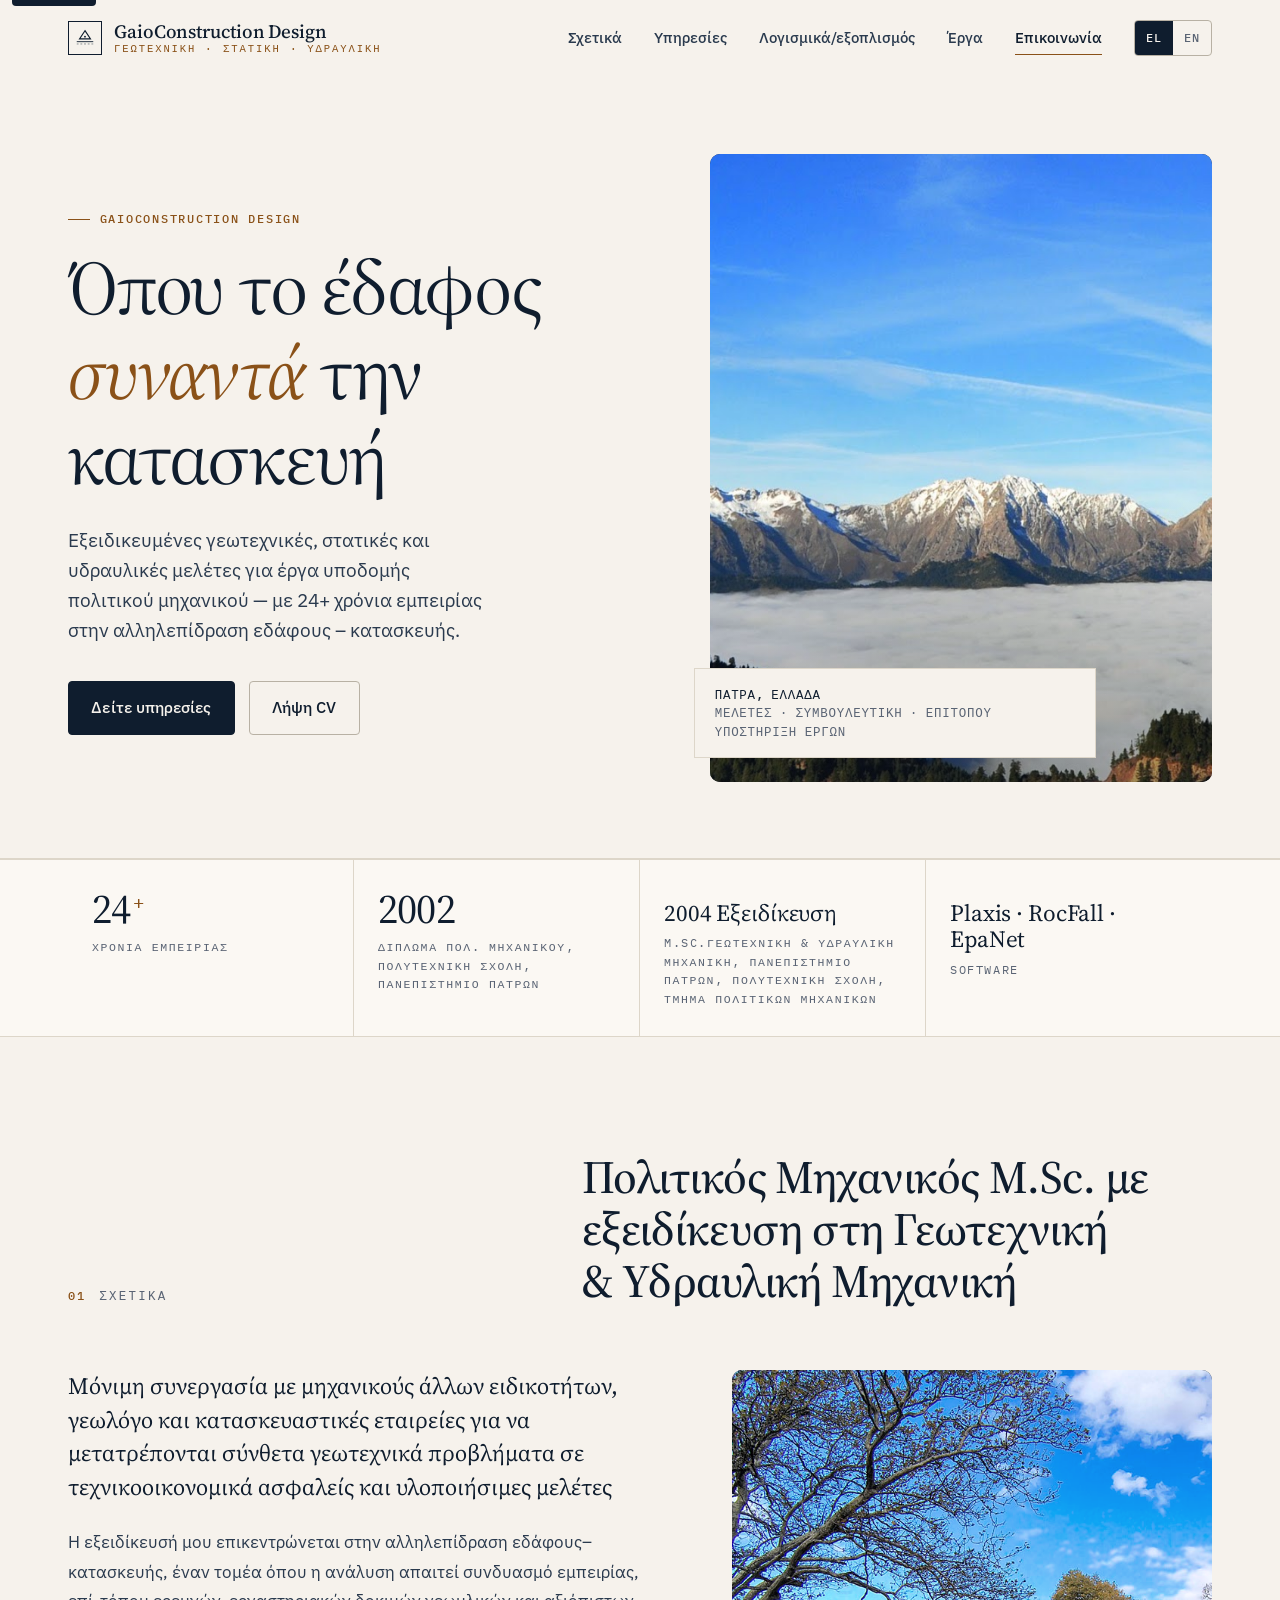
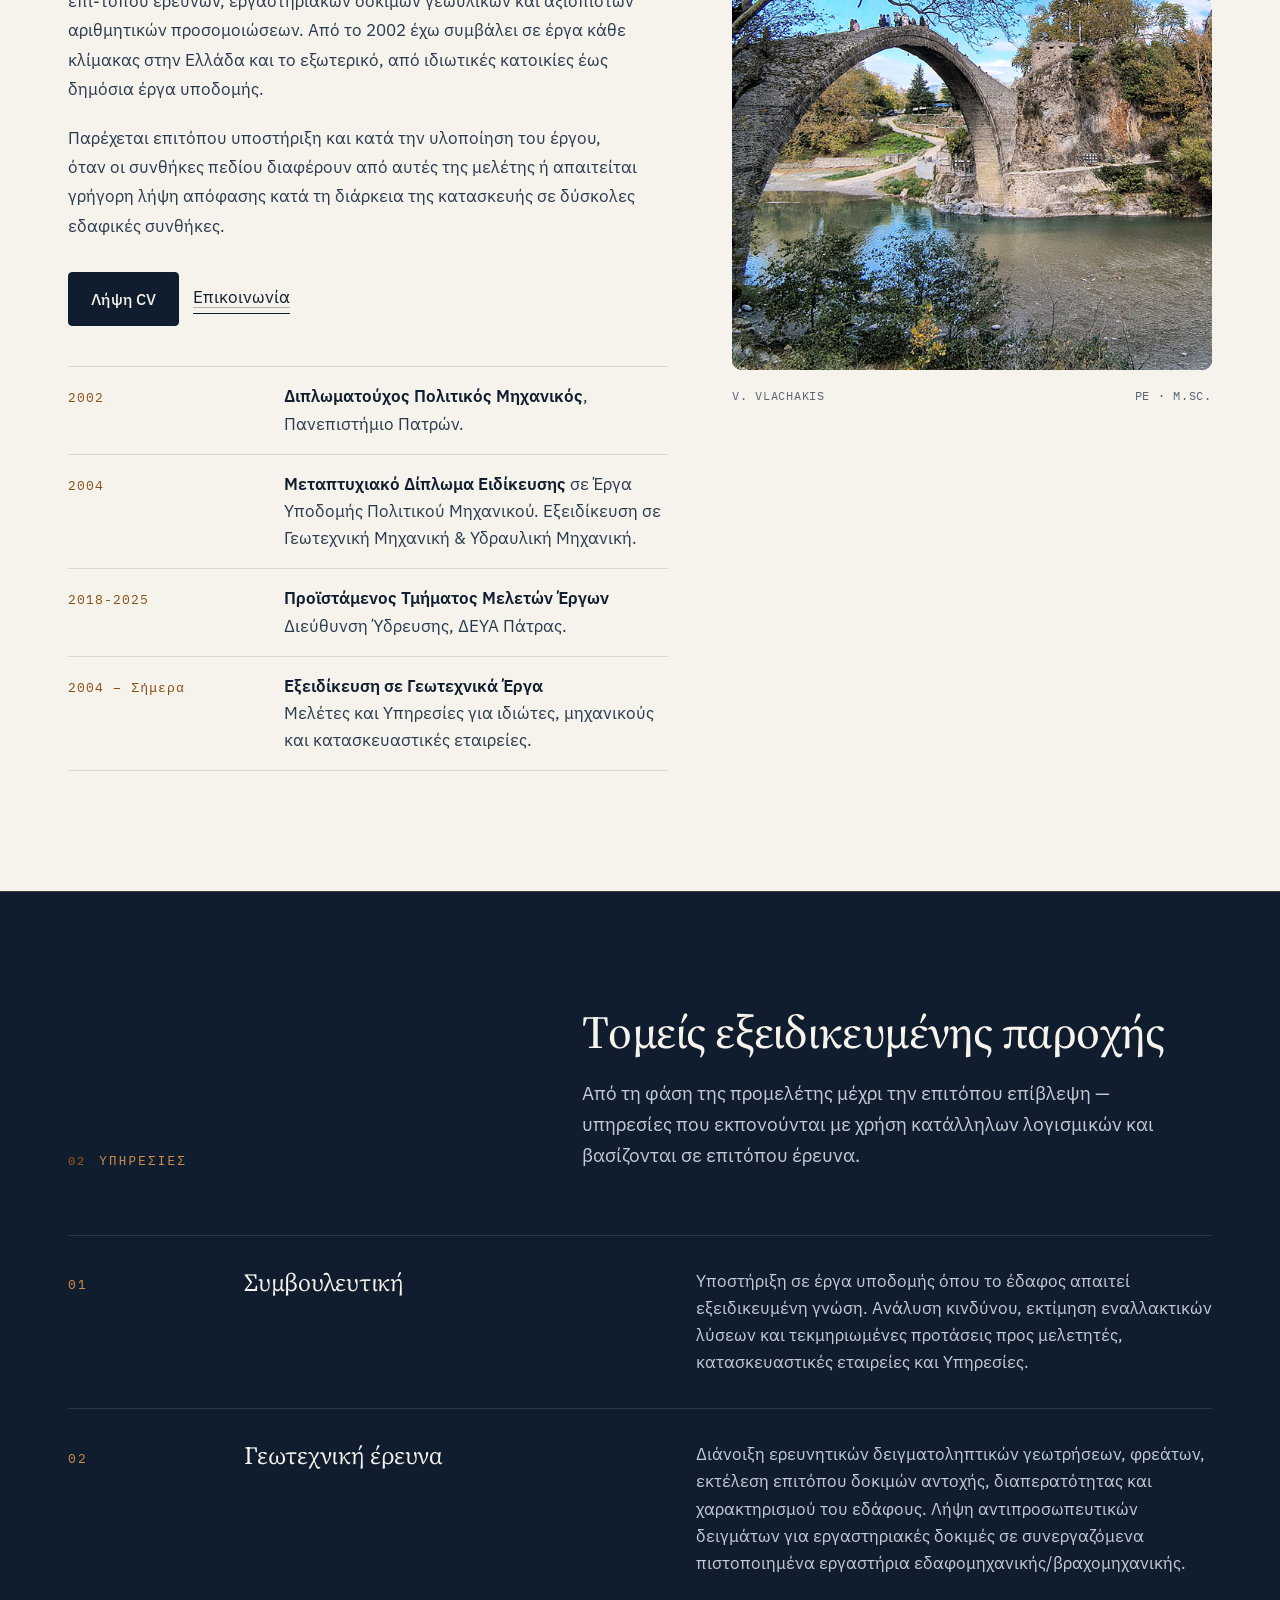
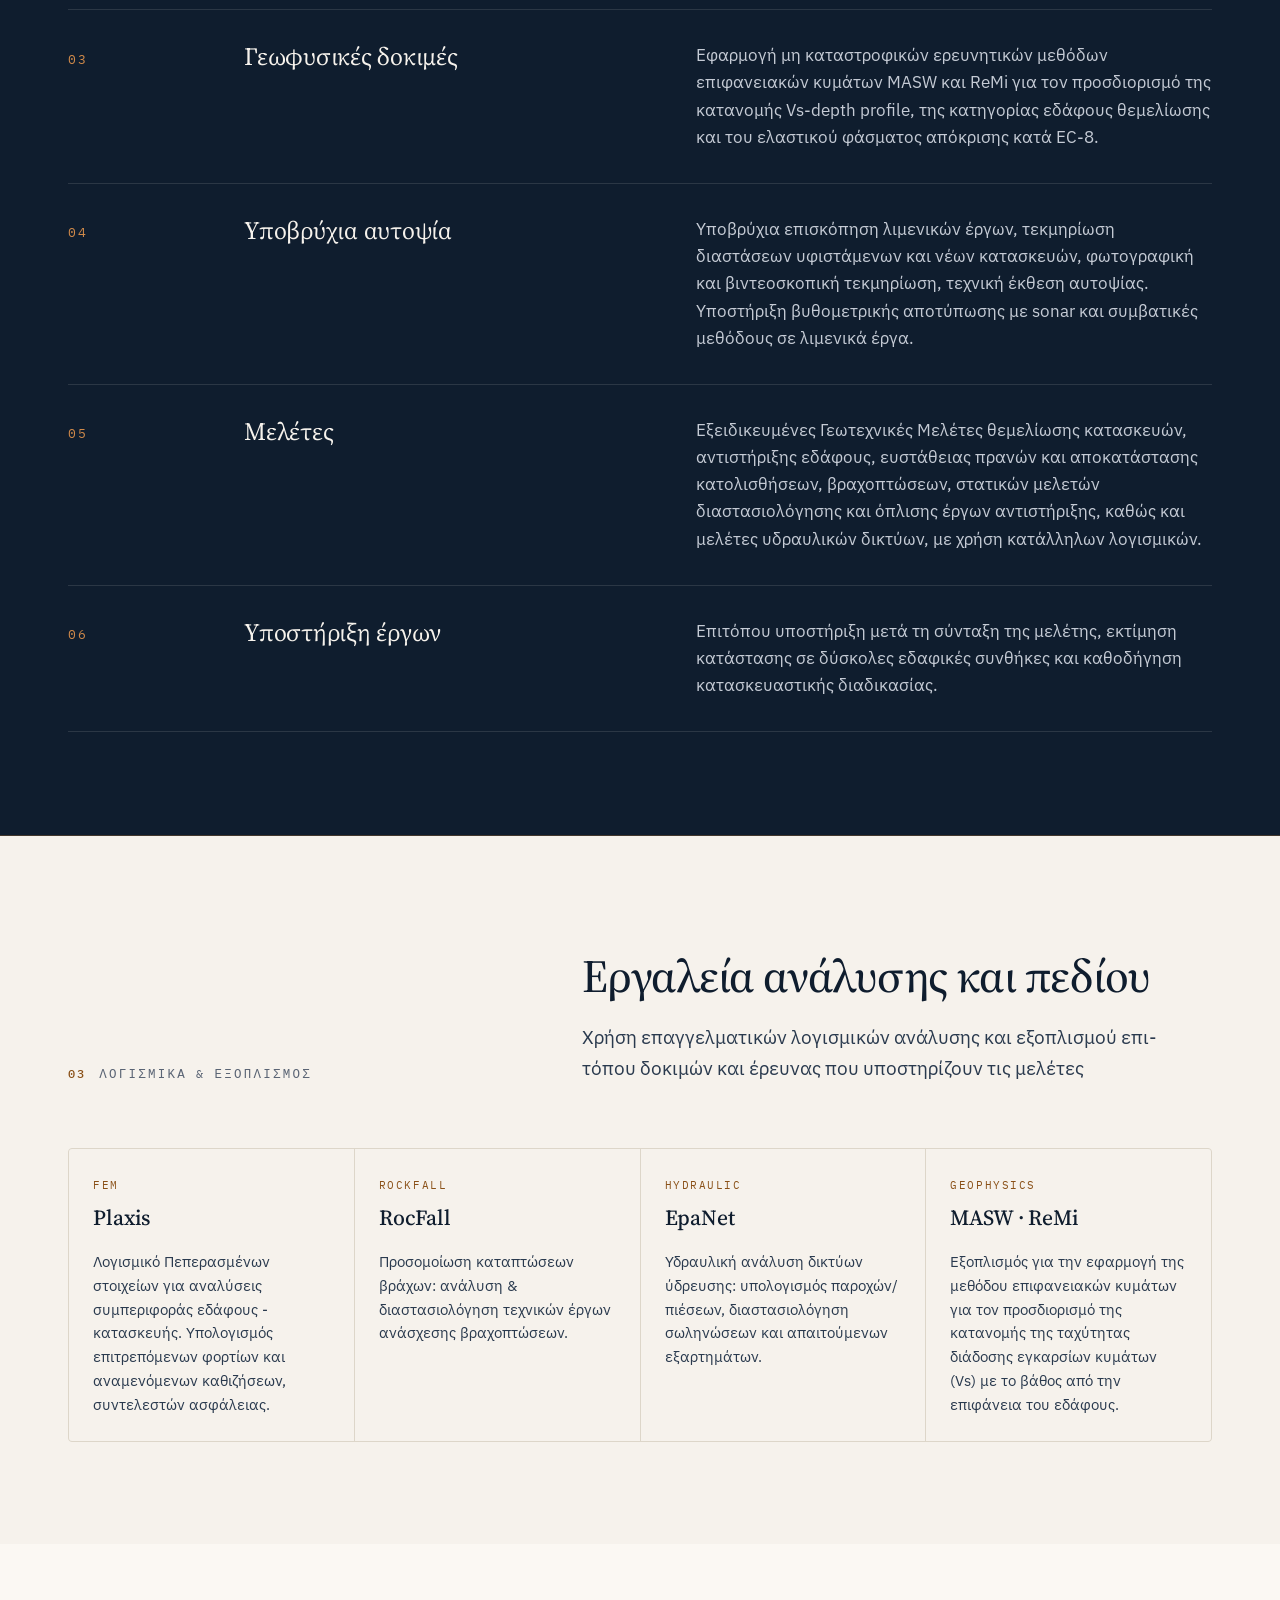
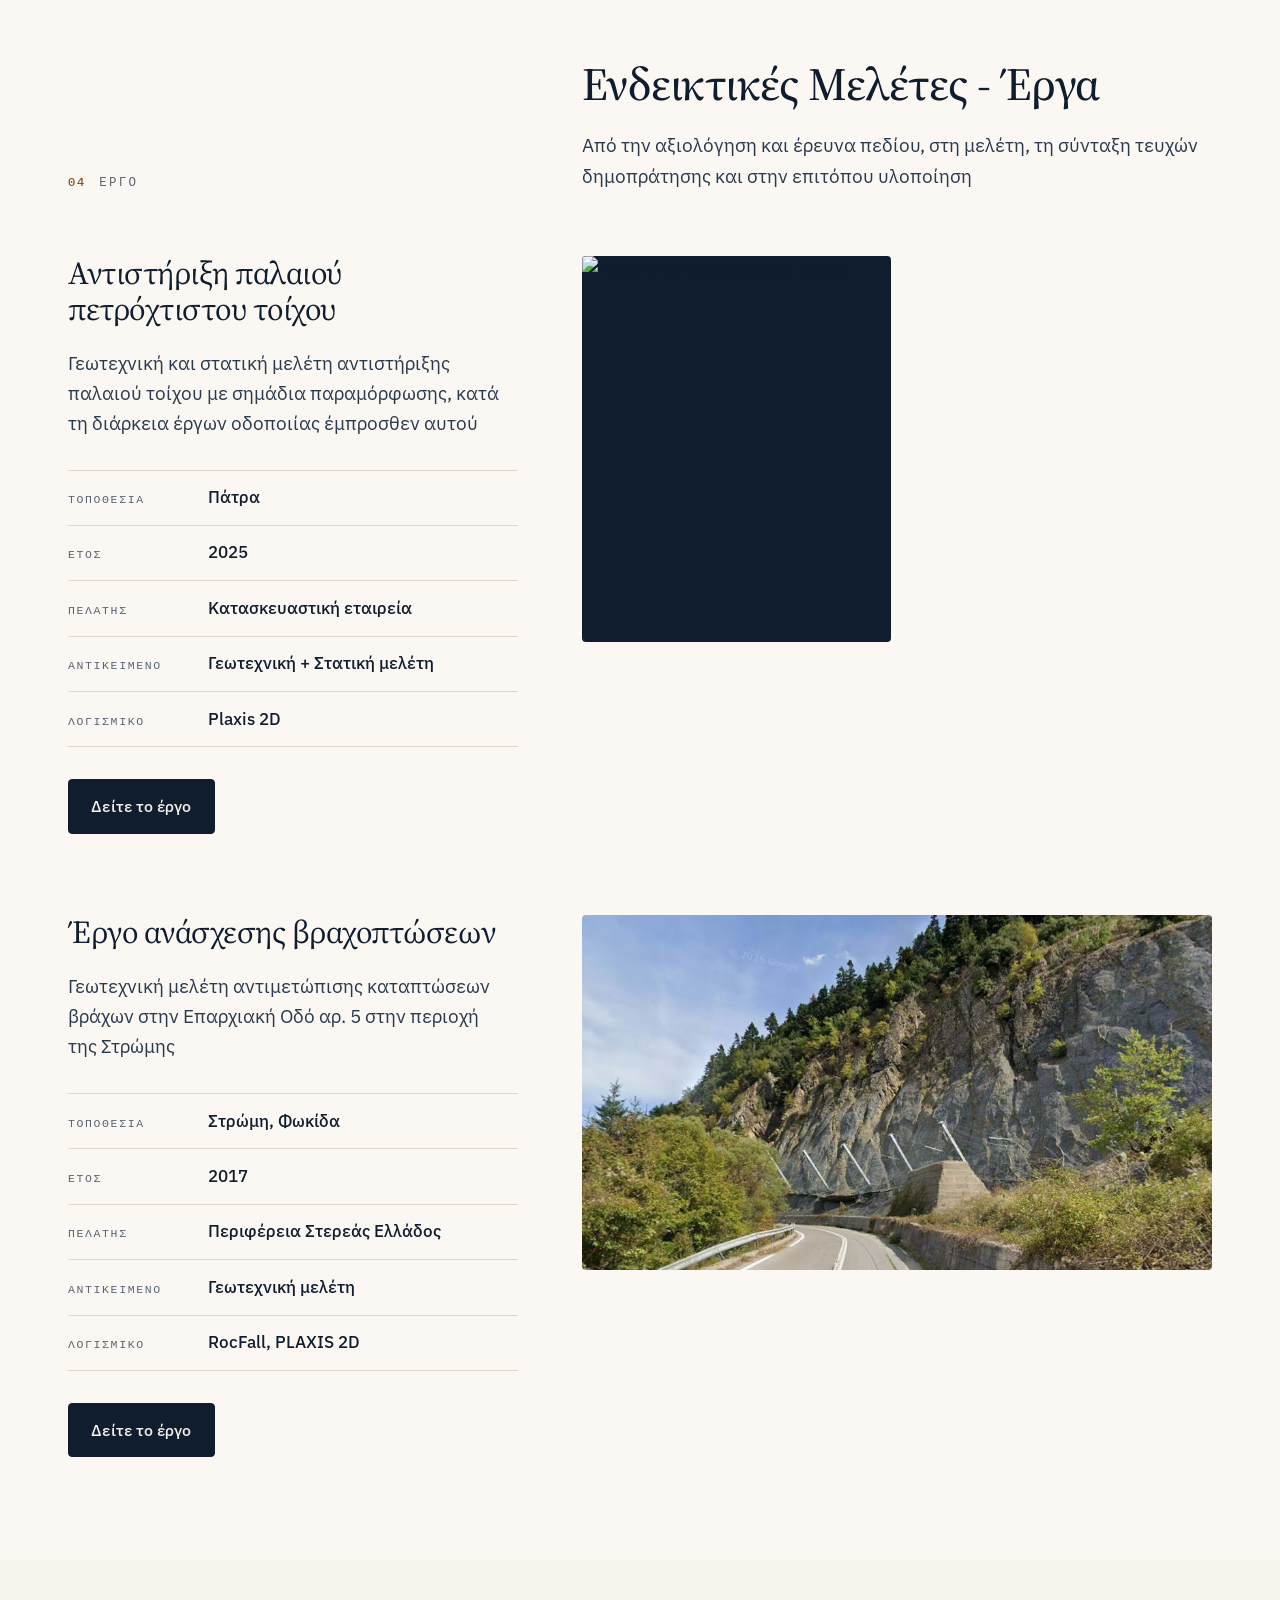
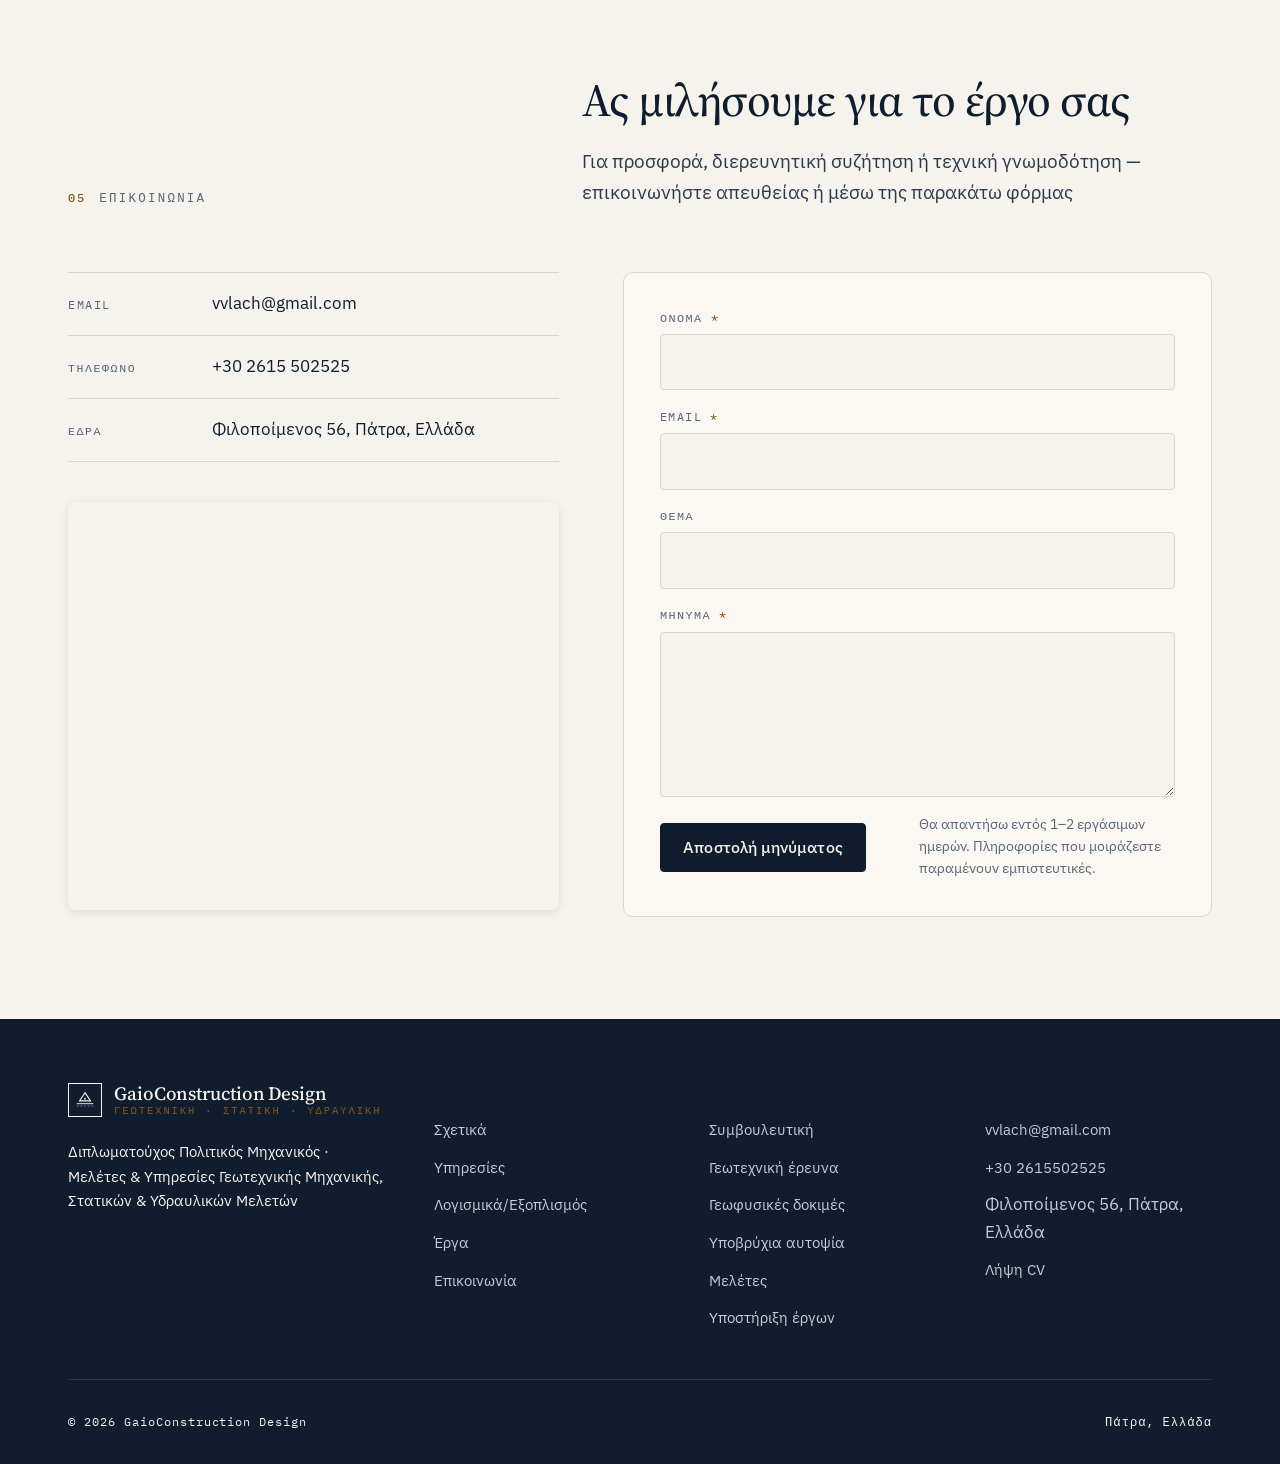
==== index.html @ ffd5f865 "fix: enhance clarity and detail in educational credentials and project descriptions" ====
<!doctype html>
<html lang="el">
  <head>
    <meta charset="UTF-8" />
    <meta name="viewport" content="width=device-width, initial-scale=1" />
    <meta
      name="description"
      content="GaioConstruction Design — Γεωτεχνικές, στατικές και υδραυλικές μελέτες. Civil engineer specialising in soil-structure interaction. Patras, Greece."
    />
    <meta name="theme-color" content="#0f1d2e" />
    <title>GaioConstruction Design — Γεωτεχνικές Μελέτες · Vlachakis</title>

    <!-- Fonts: Source Serif 4 + IBM Plex Sans + IBM Plex Mono (full Greek support) -->
    <link rel="preconnect" href="https://fonts.googleapis.com" />
    <link rel="preconnect" href="https://fonts.gstatic.com" crossorigin />
    <link
      rel="stylesheet"
      href="https://fonts.googleapis.com/css2?family=IBM+Plex+Mono:wght@400;500&family=IBM+Plex+Sans:wght@400;500;600&family=Source+Serif+4:ital,opsz,wght@0,8..60,400;0,8..60,500;1,8..60,400&display=swap"
    />

    <link rel="stylesheet" href="css/styles.css" />
  </head>
  <body>
    <a class="skip-link" href="#main" data-i18n="nav.home">Αρχική</a>

    <!-- ─── Site header ──────────────────────────────────────────── -->
    <header class="site-header" role="banner">
      <div class="container nav">
        <a class="brand" href="#top" aria-label="GaioConstruction Design — Αρχική">
          <span class="brand-mark" aria-hidden="true">
            <!-- Minimal monogram: G + abstract earth stratum -->
            <svg viewBox="0 0 24 24" fill="none">
              <path d="M3 16h18" stroke="currentColor" stroke-width="1" />
              <path d="M3 18.5h18" stroke="currentColor" stroke-width="0.5" stroke-dasharray="2 2" />
              <path d="M12 4 L18 13 H6 Z" stroke="currentColor" stroke-width="1.2" fill="none" />
              <circle cx="12" cy="10.5" r="1" fill="currentColor" />
            </svg>
          </span>
          <span class="brand-name">
            <span>GaioConstruction Design</span>
            <span data-i18n="brand.tagline">Γεωτεχνική · Στατική · Υδραυλική</span>
          </span>
        </a>

        <ul class="nav-links" id="primary-nav">
          <li><a href="#about" data-i18n="nav.about">Σχετικά</a></li>
          <li><a href="#services" data-i18n="nav.services">Υπηρεσίες</a></li>
          <li><a href="#tools" data-i18n="nav.tools">Λογισμικά/εξοπλισμός</a></li>
          <li><a href="#project" data-i18n="nav.projects">Έργα</a></li>
          <li><a href="#contact" data-i18n="nav.contact">Επικοινωνία</a></li>
        </ul>

        <div class="nav-actions">
          <div class="lang-switch" role="group" aria-label="Language">
            <button data-lang-btn="el" aria-pressed="true">EL</button>
            <button data-lang-btn="en" aria-pressed="false">EN</button>
          </div>
          <button class="nav-toggle" aria-label="Menu" aria-expanded="false" aria-controls="primary-nav">
            <span></span><span></span><span></span>
          </button>
        </div>
      </div>
    </header>

    <main id="main">
      <!-- ─── Hero ──────────────────────────────────────────────────── -->
      <section class="hero" id="top" aria-labelledby="hero-h1">
        <div class="container hero-grid">
          <div class="hero-copy">
            <span class="eyebrow" data-i18n="hero.eyebrow">GaioConstruction Design</span>
            <h1 id="hero-h1">
              <span data-i18n="hero.h1.l1">Όπου το έδαφος</span>
              <span class="accent-word" data-i18n="hero.h1.accent">συναντά</span>
              <span data-i18n="hero.h1.l2">την κατασκευή</span>
            </h1>
            <p class="lead hero-lead" data-i18n="hero.lead">
              Εξειδικευμένες γεωτεχνικές, στατικές και υδραυλικές μελέτες για έργα υποδομής πολιτικού μηχανικού — με 24+ χρόνια εμπειρίας
              στην αλληλεπίδραση εδάφους – κατασκευής.
            </p>
            <div class="hero-actions">
              <a href="#services" class="btn btn-primary" data-i18n="cta.services">
                <span>Δείτε υπηρεσίες</span>
                <span class="arrow" aria-hidden="true"></span>
              </a>
              <a href="assets/cv-vlachakis.pdf" class="btn btn-ghost" download data-i18n="cta.cv">Λήψη CV</a>
            </div>
          </div>

          <div class="hero-media">
            <div class="hero-media-frame">
              <img src="assets/hero-placeholder.jpg" alt="Ορεινό τοπίο πάνω από σύννεφα — Άγραφα" />
            </div>
            <div class="hero-meta">
              <b data-i18n="hero.meta.title">Πάτρα, Ελλάδα</b><br />
              <span data-i18n="hero.meta.sub">Μελέτες · Συμβουλευτική · Επιτόπου υποστήριξη έργων</span>
            </div>
          </div>
        </div>
      </section>

      <!-- ─── Credentials strip ─────────────────────────────────────── -->
      <section class="credentials" aria-label="Credentials">
        <div class="container">
          <div class="credentials-row">
            <div class="cred">
              <div class="cred-num">24<sup>+</sup></div>
              <div class="cred-label" data-i18n="cred.years">Χρόνια εμπειρίας</div>
            </div>
            <div class="cred">
              <div class="cred-num">2002</div>
              <div class="cred-label" data-i18n="cred.education">Δίπλωμα Πολ. Μηχανικού, Πολυτεχνική Σχολή, Πανεπιστήμιο Πατρών</div>
            </div>
            <div class="cred">
              <div class="cred-num serif" style="font-size: 1.45rem; line-height: 1.15; letter-spacing: -0.005em; padding-top: 0.7rem">
                <span data-i18n="cred.specialty.value">2004 Εξειδίκευση</span>
              </div>
              <div class="cred-label" data-i18n="cred.specialty">
                M.Sc. Γεωτεχνική & Υδραυλική Μηχανική, Πανεπιστήμιο Πατρών, Πολυτεχνική Σχολή, Τμήμα Πολιτικών Μηχανικών
              </div>
            </div>
            <div class="cred">
              <div class="cred-num serif" style="font-size: 1.45rem; line-height: 1.15; letter-spacing: -0.005em; padding-top: 0.7rem">
                Plaxis · RocFall · EpaNet
              </div>
              <div class="cred-label">Software</div>
            </div>
          </div>
        </div>
      </section>

      <!-- ─── About ─────────────────────────────────────────────────── -->
      <section class="section" id="about" aria-labelledby="about-h2">
        <div class="container">
          <header class="section-head">
            <div>
              <div class="section-num" data-num="01"><span data-i18n="about.num">Σχετικά</span></div>
            </div>
            <div>
              <h2 id="about-h2" data-i18n="about.h2">Πολιτικός Μηχανικός M.Sc. με εξειδίκευση στη Γεωτεχνική & Υδραυλική Μηχανική</h2>
            </div>
          </header>

          <div class="about-grid">
            <div class="about-body">
              <p class="first-line" data-i18n="about.lead">
                Μόνιμη συνεργασία με μηχανικούς άλλων ειδικοτήτων, γεωλόγο και κατασκευαστικές εταιρείες για να μετατρέπονται σύνθετα
                γεωτεχνικά προβλήματα σε τεχνικοοικονομικά ασφαλείς και υλοποιήσιμες μελέτες
              </p>
              <p data-i18n="about.body">
                Η εξειδίκευσή μου επικεντρώνεται στην αλληλεπίδραση εδάφους–κατασκευής, έναν τομέα όπου η ανάλυση απαιτεί συνδυασμό
                εμπειρίας, επί-τόπου ερευνών, εργαστηριακών δοκιμών γεωυλικών και αξιόπιστων αριθμητικών προσομοιώσεων. Από το 2002 έχω
                συμβάλει σε έργα κάθε κλίμακας στην Ελλάδα και το εξωτερικό, από ιδιωτικές κατοικίες έως δημόσια έργα υποδομής.
              </p>
              <p data-i18n="about.body2">
                Παρέχεται επιτόπου υποστήριξη και κατά την υλοποίηση του έργου, όταν οι συνθήκες πεδίου διαφέρουν από αυτές της μελέτης ή
                απαιτείται γρήγορη λήψη απόφασης κατά τη διάρκεια της κατασκευής σε δύσκολες εδαφικές συνθήκες.
              </p>

              <div class="about-actions">
                <a href="assets/cv-vlachakis.pdf" class="btn btn-primary" download data-i18n="cta.cv">Λήψη CV</a>
                <a href="#contact" class="btn-link" data-i18n="cta.contact">Επικοινωνία</a>
              </div>

              <ul class="bio-list">
                <li>
                  <span class="year" data-i18n="about.bio.0.year">2002</span>
                  <span class="bio-text" data-i18n="about.bio.0.text"><b>Διπλωματούχος Πολιτικός Μηχανικός</b>, Πανεπιστήμιο Πατρών.</span>
                </li>
                <li>
                  <span class="year" data-i18n="about.bio.1.year">2004</span>
                  <span class="bio-text" data-i18n="about.bio.1.text"
                    ><b>Μεταπτυχιακό Δίπλωμα Ειδίκευσης</b> σε Έργα Υποδομής Πολιτικού Μηχανικού. Εξειδίκευση σε Γεωτεχνική Μηχανική &
                    Υδραυλική Μηχανική.</span
                  >
                </li>
                <li>
                  <span class="year" data-i18n="about.bio.2.year">2018 – 2025</span>
                  <span class="bio-text" data-i18n="about.bio.2.text"
                    ><b>Προϊστάμενος Τμήματος Μελετών Έργων</b> <br />
                    Δ/νση Ύδρευσης, ΔΕΥΑ Πάτρας.</span
                  >
                </li>
                <li>
                  <span class="year" data-i18n="about.bio.3.year">2004 – Σήμερα</span>
                  <span class="bio-text" data-i18n="about.bio.3.text"
                    ><b>Εξειδίκευση σε Γεωτεχνικά Έργα</b> <br />
                    Μελέτες και Υπηρεσίες για ιδιώτες, μηχανικούς και κατασκευαστικές εταιρείες.</span
                  >
                </li>
              </ul>
            </div>

            <aside class="portrait" aria-label="Portrait">
              <div class="portrait-frame">
                <img src="assets/about-placeholder.jpg" alt="V. Vlachakis — Civil Engineer" />
              </div>
              <div class="portrait-caption">
                <span data-i18n="about.portrait.caption.l">V. Vlachakis</span>
                <span data-i18n="about.portrait.caption.r">PE · MSc</span>
              </div>
            </aside>
          </div>
        </div>
      </section>

      <!-- ─── Services (dark band) ──────────────────────────────────── -->
      <section class="section services-section" id="services" aria-labelledby="services-h2">
        <div class="container">
          <header class="section-head">
            <div>
              <div class="section-num" data-num="02"><span data-i18n="services.num">Υπηρεσίες</span></div>
            </div>
            <div>
              <h2 id="services-h2" data-i18n="services.h2">Tομείς εξειδικευμένης παροχής</h2>
              <p class="section-intro" data-i18n="services.intro" style="margin-top: 1.25rem">
                Από τη φάση της προμελέτης μέχρι την επιτόπου επίβλεψη — υπηρεσίες που εκπονούνται με χρήση κατάλληλων λογισμικών και
                βασίζονται σε επιτόπου έρευνα.
              </p>
            </div>
          </header>

          <ul class="services-list">
            <li class="service">
              <span class="service-num">01</span>
              <h3 class="service-title" data-i18n="service.1.title">Συμβουλευτική</h3>
              <p class="service-desc" data-i18n="service.1.desc">
                Υποστήριξη σε έργα υποδομής όπου το έδαφος απαιτεί εξειδικευμένη γνώση. Ανάλυση κινδύνου, εκτίμηση εναλλακτικών λύσεων και
                τεκμηριωμένες προτάσεις προς μελετητές, κατασκευαστικές εταιρείες και Υπηρεσίες.
              </p>
            </li>
            <li class="service">
              <span class="service-num">02</span>
              <h3 class="service-title" data-i18n="service.2.title">Γεωτεχνική έρευνα</h3>
              <p class="service-desc" data-i18n="service.2.desc">
                Διάνοιξη ερευνητικών δειγματοληπτικών γεωτρήσεων, φρεάτων, εκτέλεση επιτόπου δοκιμών αντοχής, διαπερατότητας και
                χαρακτηρισμού του εδάφους. Λήψη αντιπροσωπευτικών δειγμάτων για εργαστηριακές δοκιμές σε συνεργαζόμενα πιστοποιημένα
                εργαστήρια εδαφομηχανικής/βραχομηχανικής.
              </p>
            </li>
            <li class="service">
              <span class="service-num">03</span>
              <h3 class="service-title" data-i18n="service.3.title">Γεωφυσικές δοκιμές</h3>
              <p class="service-desc" data-i18n="service.3.desc">
                Εφαρμογή μη καταστροφικών ερευνητικών μεθόδων επιφανειακών κυμάτων MASW και ReMi για τον προσδιορισμό της κατανομής Vs-depth
                profile, της κατηγορίας εδάφους θεμελίωσης και του ελαστικού φάσματος απόκρισης κατά EC-8.
              </p>
            </li>
            <li class="service">
              <span class="service-num">04</span>
              <h3 class="service-title" data-i18n="service.4.title">Υποβρύχια αυτοψία</h3>
              <p class="service-desc" data-i18n="service.4.desc">
                Υποβρύχια επισκόπηση λιμενικών έργων, τεκμηρίωση διαστάσεων υφιστάμενων και νέων κατασκευών, φωτογραφική και βιντεοσκοπική
                τεκμηρίωση, τεχνική έκθεση αυτοψίας. Υποστήριξη βυθομετρικής αποτύπωσης με sonar και συμβατικές μεθόδους σε λιμενικά έργα.
              </p>
            </li>
            <li class="service">
              <span class="service-num">05</span>
              <h3 class="service-title" data-i18n="service.5.title">Μελέτες</h3>
              <p class="service-desc" data-i18n="service.5.desc">
                Εξειδικευμένες Γεωτεχνικές Μελέτες θεμελίωσης κατασκευών, αντιστήριξης εδάφους, ευστάθειας πρανών και αποκατάστασης
                κατολισθήσεων, βραχοπτώσεων, στατικών μελέτων διαστασιολόγησης και όπλισης έργων αντιστήριξης, καθώς και μελέτες υδραυλικών
                δικτύων, με χρήση κατάλληλων λογισμικών.
              </p>
            </li>
            <li class="service">
              <span class="service-num">06</span>
              <h3 class="service-title" data-i18n="service.6.title">Υποστήριξη έργων</h3>
              <p class="service-desc" data-i18n="service.6.desc">
                Επιτόπου υποστήριξη μετά τη σύνταξη της μελέτης, εκτίμηση κατάστασης σε δύσκολες εδαφικές συνθήκες και καθοδήγηση
                κατασκευαστικής διαδικασίας.
              </p>
            </li>
          </ul>
        </div>
      </section>

      <!-- ─── Tools / Software ──────────────────────────────────────── -->
      <section class="section" id="tools" aria-labelledby="tools-h2">
        <div class="container">
          <header class="section-head">
            <div>
              <div class="section-num" data-num="03"><span data-i18n="tools.num">Λογισμικά & εξοπλισμός</span></div>
            </div>
            <div>
              <h2 id="tools-h2" data-i18n="tools.h2">Εργαλεία ανάλυσης και πεδίου</h2>
              <p class="section-intro" data-i18n="tools.intro" style="margin-top: 1.25rem">
                Χρήση επαγγελματικών λογισμικών ανάλυσης και εξοπλισμού επι-τόπου δοκιμών και έρευνας που υποστηρίζουν τις μελέτες
              </p>
            </div>
          </header>

          <div class="expertise-grid">
            <div class="tool">
              <span class="tool-tag">FEM</span>
              <div class="tool-name">Plaxis</div>
              <p class="tool-desc" data-i18n="tool.plaxis.desc">
                Λογισμικό Πεπερασμένων στοιχείων για αναλύσεις συμπεριφοράς εδάφους - κατασκευής. Υπολογισμός επιτρεπόμενων φορτίων και
                αναμενόμενων καθιζήσεων, υπολογισμός συντελεστών ασφάλειας.
              </p>
            </div>
            <div class="tool">
              <span class="tool-tag">Rockfall</span>
              <div class="tool-name">RocFall</div>
              <p class="tool-desc" data-i18n="tool.rocfall.desc">
                Προσομοίωση καταπτώσεων βράχων: ανάλυση & διαστασιολόγηση τεχνικών έργων ανάσχεσης βραχοπτώσεων.
              </p>
            </div>
            <div class="tool">
              <span class="tool-tag">Hydraulic</span>
              <div class="tool-name">EpaNet</div>
              <p class="tool-desc" data-i18n="tool.epanet.desc">
                Υδραυλική ανάλυση δικτύων ύδρευσης: υπολογισμός παροχών/πιέσεων, διαστασιολόγηση σωληνώσεων και απαιτούμενων εξαρτημάτων.
              </p>
            </div>
            <div class="tool">
              <span class="tool-tag">Geophysics</span>
              <div class="tool-name">MASW · ReMi</div>
              <p class="tool-desc" data-i18n="tool.masw.desc">
                Εξοπλισμός για την εφαρμογή της μεθόδου επιφανειακών κυμάτων για τον προσδιορισμό του Vs-depth profile.
              </p>
            </div>
          </div>
        </div>
      </section>

      <!-- ─── Featured project ──────────────────────────────────────── -->
      <section class="section project-section" id="project" aria-labelledby="project-h3">
        <div class="container">
          <header class="section-head">
            <div>
              <div class="section-num" data-num="04"><span data-i18n="projects.num">Έργο</span></div>
            </div>
            <div>
              <h2 data-i18n="projects.h2">Ενδεικτικές Μελέτες - Έργα</h2>
              <p class="section-intro" data-i18n="projects.intro" style="margin-top: 1.25rem">
                Επιλεγμένα παραδείγματα της προσέγγισης: από την αξιολόγηση και έρευνα πεδίου στη μελέτη, σύνταξη τευχών δημοπράτησης και
                στην επιτόπου υλοποίηση.
              </p>
            </div>
          </header>

          <div class="project-feature">
            <div class="project-meta">
              <h3 id="project1-h3" data-i18n="project.1.title">Αντιστήριξη παλαιού πετρόχτιστου τοίχου</h3>
              <p class="lead" data-i18n="project.1.lead">
                Γεωτεχνική και στατική μελέτη αντιστήριξης παλαιού τοίχου με σημάδια παραμόρφωσης, κατά τη διάρκεια έργων οδοποιίας
                έμπροσθεν αυτού
              </p>

              <ul class="project-facts">
                <li>
                  <span class="label" data-i18n="project1.label.loc">Τοποθεσία</span>
                  <span class="value" data-i18n="project.1.location">Πάτρα</span>
                </li>
                <li>
                  <span class="label" data-i18n="project1.label.year">Έτος</span>
                  <span class="value" data-i18n="project.1.year">2025</span>
                </li>
                <li>
                  <span class="label" data-i18n="project1.label.client">Πελάτης</span>
                  <span class="value" data-i18n="project.1.client">Κατασκευαστική εταιρεία</span>
                </li>
                <li>
                  <span class="label" data-i18n="project1.label.scope">Αντικείμενο</span>
                  <span class="value" data-i18n="project.1.scope">Γεωτεχνική + Στατική μελέτη</span>
                </li>
                <li>
                  <span class="label" data-i18n="project1.label.tools">Λογισμικό</span>
                  <span class="value">Plaxis 2D</span>
                </li>
              </ul>

              <div class="project-cta">
                <a
                  href="stabilisation-retaining-wall.html"
                  class="btn btn-primary"
                  data-i18n="cta.viewProject"
                  aria-label="View project: Stabilisation of an old stone retaining wall"
                >
                  <span>Δείτε το έργο</span>
                  <span class="arrow" aria-hidden="true"></span>
                </a>
              </div>
            </div>

            <div class="project-gallery" aria-label="Project photography">
              <div class="img img-b"><img src="assets/project1-2.jpg" alt="Άποψη του υφιστάμενου τοίχου" loading="lazy" /></div>
            </div>
          </div>

          <br />
          <br />
          <br />
          <div class="project-feature">
            <div class="project-meta">
              <h3 id="project2-h3" data-i18n="project.2.title">Έργα ανάσχεσης βραχοπτώσεων</h3>
              <p class="lead" data-i18n="project.2.lead">
                Γεωτεχνική μελέτη αντιμετώπισης καταπτώσεων βράχων στην Επαρχιακή Οδό αρ. 5 στην περιοχή της Στρώμης
              </p>

              <ul class="project-facts">
                <li>
                  <span class="label" data-i18n="project2.label.loc">Τοποθεσία</span>
                  <span class="value" data-i18n="project.2.location">Στρώμη, Φωκίδα</span>
                </li>
                <li>
                  <span class="label" data-i18n="project2.label.year">Έτος</span>
                  <span class="value" data-i18n="project.2.year">2017</span>
                </li>
                <li>
                  <span class="label" data-i18n="project2.label.client">Πελάτης</span>
                  <span class="value" data-i18n="project.2.client">Περιφέρεια Στερεάς Ελλάδος</span>
                </li>
                <li>
                  <span class="label" data-i18n="project2.label.scope">Αντικείμενο</span>
                  <span class="value" data-i18n="project.2.scope">Γεωτεχνική μελέτη</span>
                </li>
                <li>
                  <span class="label" data-i18n="project2.label.tools">Λογισμικό</span>
                  <span class="value" data-i18n="project.2.tools">RocFall, PLAXIS 2D</span>
                </li>
              </ul>

              <div class="project-cta">
                <a
                  href="rockfall-retention-works.html"
                  class="btn btn-primary"
                  data-i18n="cta.viewProject"
                  aria-label="View project: Rockfall retention works"
                >
                  <span>Δείτε το έργο</span>
                  <span class="arrow" aria-hidden="true"></span>
                </a>
              </div>
            </div>

            <div class="project-gallery" aria-label="Project photography">
              <div class="img img-a">
                <img src="assets/project2-6.JPG" alt="Άποψη ολοκληρωμένου έργου - φράκτες, οπλισμένο επίχωμα" loading="lazy" />
              </div>
            </div>
          </div>
        </div>
      </section>

      <!-- ─── Contact ───────────────────────────────────────────────── -->
      <section class="section" id="contact" aria-labelledby="contact-h2">
        <div class="container">
          <header class="section-head">
            <div>
              <div class="section-num" data-num="05"><span data-i18n="contact.num">Επικοινωνία</span></div>
            </div>
            <div>
              <h2 id="contact-h2" data-i18n="contact.h2">Ας μιλήσουμε για το έργο σας</h2>
              <p class="section-intro" data-i18n="contact.intro" style="margin-top: 1.25rem">
                Για προσφορά, διερευνητική συζήτηση ή τεχνική γνωμοδότηση — επικοινωνήστε απευθείας ή μέσω της φόρμας.
              </p>
            </div>
          </header>

          <div class="contact-grid">
            <div class="contact-info">
              <dl>
                <div class="row">
                  <dt data-i18n="contact.info.email">Email</dt>
                  <dd><a href="mailto:vvlach@gmail.com">vvlach@gmail.com</a></dd>
                </div>
                <div class="row">
                  <dt data-i18n="contact.info.phone">Τηλέφωνο</dt>
                  <dd><a href="tel:+302615502525">+30 2615 502525</a></dd>
                </div>
                <div class="row">
                  <dt data-i18n="contact.info.location">Έδρα</dt>
                  <dd data-i18n="contact.location.value">Φιλοποίμενος 56, Πάτρα, Ελλάδα</dd>
                </div>

                <!-- <div class="row">
                  <dt data-i18n="contact.info.hours">Ώρες</dt>
                  <dd data-i18n="contact.hours.value">Δευ–Παρ · 09:00–18:00</dd>
                </div> -->
              </dl>

              <div
                class="map-container"
                style="margin-top: 2.5rem; border-radius: 0.5rem; overflow: hidden; box-shadow: 0 2px 8px rgba(0, 0, 0, 0.1)"
              >
                <iframe
                  src="https://www.google.com/maps/embed?pb=!1m18!1m12!1m3!1d3782.294320817567!2d21.731611776372997!3d38.24351848501981!2m3!1f0!2f0!3f0!3m2!1i1024!2i768!4f13.1!3m3!1m2!1s0x135e49de8415cb81%3A0x58b68558d9da420e!2zzqbOuc67zr_PgM6_zq_OvM61zr3Ov8-CIDU2LCDOoM6sz4TPgc6xIDI2MiAyMQ!5e1!3m2!1sel!2sgr!4v1781080372397!5m2!1sel!2sgr"
                  width="100%"
                  height="400"
                  style="border: 0"
                  allowfullscreen=""
                  loading="lazy"
                  referrerpolicy="no-referrer-when-downgrade"
                ></iframe>
              </div>
            </div>

            <form id="contact-form" class="form" novalidate>
              <div class="field">
                <label for="cf-name"><span data-i18n="form.name">Όνομα</span> <span class="req" aria-hidden="true">*</span></label>
                <input id="cf-name" type="text" name="name" required autocomplete="name" />
              </div>
              <div class="field">
                <label for="cf-email"><span data-i18n="form.email">Email</span> <span class="req" aria-hidden="true">*</span></label>
                <input id="cf-email" type="email" name="email" required autocomplete="email" />
              </div>
              <div class="field">
                <label for="cf-subject"><span data-i18n="form.subject">Θέμα</span></label>
                <input id="cf-subject" type="text" name="subject" />
              </div>
              <div class="field">
                <label for="cf-message"><span data-i18n="form.message">Μήνυμα</span> <span class="req" aria-hidden="true">*</span></label>
                <textarea id="cf-message" name="message" required rows="5"></textarea>
              </div>
              <div class="form-actions">
                <button type="submit" class="btn btn-primary" data-i18n="cta.send">
                  <span>Αποστολή μηνύματος</span>
                  <span class="arrow" aria-hidden="true"></span>
                </button>
                <p class="form-note" data-i18n="form.note">
                  Θα απαντήσω εντός 1–2 εργάσιμων ημερών. Πληροφορίες που μοιράζεστε παραμένουν εμπιστευτικές.
                </p>
              </div>
              <p
                class="form-feedback mono"
                role="status"
                aria-live="polite"
                hidden
                style="margin-top: 1rem; color: var(--sage); font-size: 0.9rem"
              ></p>
            </form>
          </div>
        </div>
      </section>
    </main>

    <!-- ─── Footer ────────────────────────────────────────────────── -->
    <footer class="site-footer" role="contentinfo">
      <div class="container">
        <div class="footer-grid">
          <div class="footer-brand">
            <a class="brand" href="#top">
              <span class="brand-mark" aria-hidden="true">
                <svg viewBox="0 0 24 24" fill="none">
                  <path d="M3 16h18" stroke="currentColor" stroke-width="1" />
                  <path d="M3 18.5h18" stroke="currentColor" stroke-width="0.5" stroke-dasharray="2 2" />
                  <path d="M12 4 L18 13 H6 Z" stroke="currentColor" stroke-width="1.2" fill="none" />
                  <circle cx="12" cy="10.5" r="1" fill="currentColor" />
                </svg>
              </span>
              <span class="brand-name">
                <span>GaioConstruction Design</span>
                <span data-i18n="brand.tagline">Γεωτεχνική · Στατική · Υδραυλική</span>
              </span>
            </a>
            <p data-i18n="foot.about">
              Διπλωματούχος Πολιτικός Μηχανικός M.Sc. · Μελέτες & Yπηρεσίες Γεωτεχνικής Μηχανικής, Στατικών & Υδραυλικών Μελετών
            </p>
          </div>

          <div class="footer-col">
            <h3 data-i18n="foot.col1">Πλοήγηση</h3>
            <ul>
              <li><a href="#about" data-i18n="nav.about">Σχετικά</a></li>
              <li><a href="#services" data-i18n="nav.services">Υπηρεσίες</a></li>
              <li><a href="#software/equipment" data-i18n="nav.software/equipment">Λογισμικά/Εξοπλισμός</a></li>
              <li><a href="#project" data-i18n="nav.projects">Έργα</a></li>
              <li><a href="#contact" data-i18n="nav.contact">Επικοινωνία</a></li>
            </ul>
          </div>

          <div class="footer-col">
            <h3 data-i18n="foot.col2">Υπηρεσίες</h3>
            <ul>
              <li><a href="#services" data-i18n="service.1.title">Συμβουλευτική</a></li>
              <li><a href="#services" data-i18n="service.2.title">Γεωτεχνική έρευνα</a></li>
              <li><a href="#services" data-i18n="service.3.title">Γεωφυσική έρευνα</a></li>
              <li><a href="#services" data-i18n="service.4.title">Υποβρύχια αυτοψία</a></li>
              <li><a href="#services" data-i18n="service.5.title">Μελέτες</a></li>
              <li><a href="#services" data-i18n="service.6.title">Υποστήριξη έργων</a></li>
            </ul>
          </div>

          <div class="footer-col">
            <h3 data-i18n="foot.col3">Επικοινωνία</h3>
            <ul>
              <li><a href="mailto:vvlach@gmail.com">vvlach@gmail.com</a></li>
              <li><a href="tel:+302615502525">+30 2615502525</a></li>
              <li><span data-i18n="contact.location.value">Πάτρα, Ελλάδα</span></li>
              <li><a href="assets/cv-vlachakis.pdf" download data-i18n="cta.cv">Λήψη CV</a></li>
            </ul>
          </div>
        </div>

        <div class="footer-base">
          <span data-i18n="foot.copy">© 2026 GaioConstruction Design</span>
          <span data-i18n="foot.built">Πάτρα, Ελλάδα</span>
        </div>
      </div>
    </footer>

    <script src="js/app.js"></script>
  </body>
</html>
---- css/styles.css ----
/* ============================================================
   GaioConstruction Design — site styles
   Conservative-professional system: warm off-white + deep navy
   ink, terracotta accent (soil/earth), serif headings + plex sans body.
   WCAG AA contrast throughout.
   ============================================================ */

:root {
  /* Color tokens */
  --bg: #f6f2ec; /* warm off-white, page */
  --bg-elev: #fbf8f3; /* slightly lighter, cards */
  --bg-deep: #0f1d2e; /* deep navy */
  --bg-deep-2: #152639; /* slight elevation on dark */
  --ink: #0f1d2e; /* primary text on light */
  --ink-2: #2a3a4e; /* secondary text on light */
  --muted: #5a6474; /* tertiary on light — improved contrast */
  --on-dark: #f6f2ec; /* primary on dark */
  --on-dark-2: #c5cbd5; /* secondary on dark */
  --rule: #ddd6c9; /* warm hairline */
  --rule-strong: #b8b1a4;
  --accent: #b8722c; /* terracotta — references soil */
  --accent-2: #8a5118; /* deeper terracotta for hover/active */
  --sage: #5b6b54; /* secondary natural accent */
  --focus: #1a4d8c; /* visible focus ring */

  /* Type */
  --ff-serif: 'Source Serif 4', 'Source Serif Pro', Georgia, 'Times New Roman', serif;
  --ff-sans: 'IBM Plex Sans', 'Segoe UI', system-ui, -apple-system, sans-serif;
  --ff-mono: 'IBM Plex Mono', ui-monospace, 'SFMono-Regular', Menlo, monospace;

  /* Sizes (modular, fluid) */
  --fs-eyebrow: 0.78rem;
  --fs-body: 1.0625rem; /* 17px base — slightly larger for legibility */
  --fs-lead: 1.21rem;
  --fs-h6: 0.95rem;
  --fs-h5: 1.125rem;
  --fs-h4: 1.45rem;
  --fs-h3: 1.85rem;
  --fs-h2: clamp(2rem, 3.6vw, 3rem);
  --fs-h1: clamp(2.6rem, 6vw, 4.75rem);

  /* Spacing */
  --pad-x: clamp(1.25rem, 4vw, 3rem);
  --section-y: clamp(4rem, 8vw, 7.5rem);
  --gutter: clamp(1.5rem, 3vw, 2.5rem);
  --maxw: 1240px;

  /* Other */
  --radius: 4px;
  --radius-lg: 10px;
  --transition: 220ms cubic-bezier(0.2, 0.7, 0.2, 1);

  color-scheme: light;
}

/* Dark mode tweak (optional via tweaks panel) */
[data-theme='dark'] {
  --bg: #0f1d2e;
  --bg-elev: #152639;
  --bg-deep: #06101c;
  --ink: #f0ece4;
  --ink-2: #c5cbd5;
  --muted: #9ba6b8; /* improved contrast for dark mode */
  --on-dark: #f6f2ec;
  --on-dark-2: #c5cbd5;
  --rule: #2a3a4e;
  --rule-strong: #3d4f66;
  --accent: #d18a4a;
  --accent-2: #e6a366;
  --sage: #8da082;
  --focus: #7fb1e8;
  color-scheme: dark;
}

/* ----------------------------------------------------------------
   Reset & base
---------------------------------------------------------------- */
*,
*::before,
*::after {
  box-sizing: border-box;
}
html {
  scroll-behavior: smooth;
}
@media (prefers-reduced-motion: reduce) {
  html {
    scroll-behavior: auto;
  }
  *,
  *::before,
  *::after {
    animation-duration: 0.01ms !important;
    transition-duration: 0.01ms !important;
  }
}

body {
  margin: 0;
  background: var(--bg);
  color: var(--ink);
  font-family: var(--ff-sans);
  font-size: var(--fs-body);
  line-height: 1.6;
  -webkit-font-smoothing: antialiased;
  text-rendering: optimizeLegibility;
}

img {
  max-width: 100%;
  display: block;
}

a {
  color: var(--ink);
  text-decoration-color: var(--rule-strong);
  text-decoration-thickness: 1px;
  text-underline-offset: 4px;
  transition:
    color var(--transition),
    text-decoration-color var(--transition);
}
a:hover {
  color: var(--accent-2);
  text-decoration-color: var(--accent-2);
}

:focus-visible {
  outline: 2px solid var(--focus);
  outline-offset: 3px;
  border-radius: 2px;
}

::selection {
  background: var(--accent);
  color: #fff;
}

/* Headings — serif, tight tracking */
h1,
h2,
h3,
h4 {
  font-family: var(--ff-serif);
  font-weight: 500;
  line-height: 1.12;
  letter-spacing: -0.012em;
  margin: 0;
  color: var(--ink);
  text-wrap: balance;
}
h1 {
  font-size: var(--fs-h1);
  font-weight: 400;
  letter-spacing: -0.02em;
}
h2 {
  font-size: var(--fs-h2);
}
h3 {
  font-size: var(--fs-h3);
}
h4 {
  font-size: var(--fs-h4);
}
h5 {
  font-family: var(--ff-sans);
  font-size: var(--fs-h5);
  font-weight: 600;
  margin: 0;
  letter-spacing: -0.005em;
}

p {
  margin: 0;
  text-wrap: pretty;
}
p + p {
  margin-top: 0.85rem;
}

/* ----------------------------------------------------------------
   Utility primitives
---------------------------------------------------------------- */
.container {
  width: 100%;
  max-width: var(--maxw);
  margin-inline: auto;
  padding-inline: var(--pad-x);
}

.eyebrow {
  display: inline-flex;
  align-items: center;
  gap: 0.6rem;
  font-family: var(--ff-mono);
  font-size: var(--fs-eyebrow);
  font-weight: 500;
  letter-spacing: 0.14em;
  text-transform: uppercase;
  color: var(--accent-2);
}
.eyebrow::before {
  content: '';
  width: 22px;
  height: 1px;
  background: var(--accent-2);
}

.lead {
  font-size: var(--fs-lead);
  line-height: 1.55;
  color: var(--ink-2);
  text-wrap: pretty;
}

.muted {
  color: var(--muted);
}
.serif {
  font-family: var(--ff-serif);
}
.mono {
  font-family: var(--ff-mono);
}

.hairline {
  border: 0;
  border-top: 1px solid var(--rule);
  margin: 0;
}

/* Skip link (a11y) */
.skip-link {
  position: absolute;
  top: -40px;
  left: 12px;
  background: var(--ink);
  color: var(--bg);
  padding: 0.6rem 0.9rem;
  border-radius: var(--radius);
  font-weight: 600;
  z-index: 1000;
  transition: top var(--transition);
}
.skip-link:focus {
  top: 12px;
  color: var(--bg);
}

/* Buttons */
.btn {
  display: inline-flex;
  align-items: center;
  gap: 0.55rem;
  padding: 0.85rem 1.4rem;
  font-family: var(--ff-sans);
  font-size: 0.98rem;
  font-weight: 500;
  letter-spacing: 0.005em;
  border-radius: var(--radius);
  border: 1px solid transparent;
  text-decoration: none;
  cursor: pointer;
  transition: all var(--transition);
  white-space: nowrap;
}
.btn-primary {
  background: var(--ink);
  color: var(--bg);
  border-color: var(--ink);
}
.btn-primary:hover {
  background: var(--accent);
  border-color: var(--accent);
  color: #fff;
}
.btn-ghost {
  background: transparent;
  color: var(--ink);
  border-color: var(--rule-strong);
}
.btn-ghost:hover {
  background: var(--ink);
  color: var(--bg);
  border-color: var(--ink);
}
.btn-link {
  background: transparent;
  color: var(--ink);
  padding: 0;
  border: 0;
  border-bottom: 1px solid var(--ink);
  border-radius: 0;
  padding-bottom: 2px;
}
.btn-link:hover {
  color: var(--accent-2);
  border-bottom-color: var(--accent-2);
}

.btn .arrow {
  display: inline-block;
  width: 18px;
  height: 1px;
  background: currentColor;
  position: relative;
  transition: transform var(--transition);
}
.btn .arrow::after {
  content: '';
  position: absolute;
  right: 0;
  top: -3px;
  width: 7px;
  height: 7px;
  border-top: 1px solid currentColor;
  border-right: 1px solid currentColor;
  transform: rotate(45deg);
}
.btn:hover .arrow {
  transform: translateX(4px);
}

/* ----------------------------------------------------------------
   Header / Nav
---------------------------------------------------------------- */
.site-header {
  position: sticky;
  top: 0;
  z-index: 100;
  background: color-mix(in srgb, var(--bg) 92%, transparent);
  backdrop-filter: saturate(160%) blur(10px);
  -webkit-backdrop-filter: saturate(160%) blur(10px);
  border-bottom: 1px solid transparent;
  transition:
    border-color var(--transition),
    background var(--transition);
}
.site-header.is-scrolled {
  border-bottom-color: var(--rule);
}
.nav {
  display: flex;
  align-items: center;
  gap: 2rem;
  height: 76px;
}
.brand {
  display: inline-flex;
  align-items: center;
  gap: 0.75rem;
  text-decoration: none;
  color: var(--ink);
  font-family: var(--ff-serif);
  font-size: 1.18rem;
  font-weight: 500;
  letter-spacing: -0.005em;
  line-height: 1;
}
.brand:hover {
  color: var(--ink);
}
.brand-mark {
  width: 34px;
  height: 34px;
  border: 1px solid var(--ink);
  display: grid;
  place-items: center;
  position: relative;
}
.brand-mark svg {
  width: 22px;
  height: 22px;
}
.brand-name {
  display: flex;
  flex-direction: column;
  gap: 2px;
}
.brand-name span:last-child {
  font-family: var(--ff-mono);
  font-size: 0.66rem;
  font-weight: 400;
  letter-spacing: 0.18em;
  text-transform: uppercase;
  color: var(--accent-2);
}

.nav-links {
  display: flex;
  align-items: center;
  gap: 2rem;
  margin: 0 0 0 auto;
  padding: 0;
  list-style: none;
}
.nav-links a {
  font-size: 0.95rem;
  font-weight: 500;
  text-decoration: none;
  color: var(--ink-2);
  padding: 0.4rem 0;
  border-bottom: 1px solid transparent;
  transition:
    color var(--transition),
    border-color var(--transition);
}
.nav-links a:hover,
.nav-links a.is-active {
  color: var(--ink);
  border-bottom-color: var(--accent-2);
}

.nav-actions {
  display: inline-flex;
  align-items: center;
  gap: 0.75rem;
}

/* Language switch */
.lang-switch {
  display: inline-flex;
  align-items: center;
  font-family: var(--ff-mono);
  font-size: 0.78rem;
  font-weight: 500;
  letter-spacing: 0.06em;
  border: 1px solid var(--rule-strong);
  border-radius: var(--radius);
  overflow: hidden;
  background: transparent;
}
.lang-switch button {
  appearance: none;
  background: transparent;
  border: 0;
  color: var(--muted);
  padding: 0.45rem 0.7rem;
  cursor: pointer;
  font: inherit;
  letter-spacing: inherit;
  transition: all var(--transition);
}
.lang-switch button[aria-pressed='true'] {
  background: var(--ink);
  color: var(--bg);
}
.lang-switch button:not([aria-pressed='true']):hover {
  color: var(--ink);
  background: var(--bg-elev);
}

/* Mobile nav toggle */
.nav-toggle {
  display: none;
  appearance: none;
  background: transparent;
  border: 1px solid var(--rule-strong);
  width: 44px;
  height: 44px;
  border-radius: var(--radius);
  cursor: pointer;
  align-items: center;
  justify-content: center;
  flex-direction: column;
  gap: 4px;
}
.nav-toggle span {
  display: block;
  width: 18px;
  height: 1.5px;
  background: var(--ink);
  transition:
    transform var(--transition),
    opacity var(--transition);
}

@media (max-width: 880px) {
  .nav-toggle {
    display: inline-flex;
    order: 3;
  }
  .nav-links {
    position: absolute;
    top: 76px;
    left: 0;
    right: 0;
    flex-direction: column;
    align-items: stretch;
    gap: 0;
    background: var(--bg);
    border-top: 1px solid var(--rule);
    padding: 1rem var(--pad-x);
    max-height: 0;
    overflow: hidden;
    transition:
      max-height var(--transition),
      padding var(--transition);
  }
  .nav-links a {
    padding: 0.9rem 0;
    border-bottom: 1px solid var(--rule);
  }
  .nav-links a:last-child {
    border-bottom: 0;
  }
  .site-header.is-open .nav-links {
    max-height: 80vh;
    border-bottom: 1px solid var(--rule);
  }
  .site-header.is-open .nav-toggle span:nth-child(1) {
    transform: translateY(5.5px) rotate(45deg);
  }
  .site-header.is-open .nav-toggle span:nth-child(2) {
    opacity: 0;
  }
  .site-header.is-open .nav-toggle span:nth-child(3) {
    transform: translateY(-5.5px) rotate(-45deg);
  }
}

/* ----------------------------------------------------------------
   Hero
---------------------------------------------------------------- */
.hero {
  padding-top: clamp(3rem, 6vw, 5rem);
  padding-bottom: clamp(3rem, 6vw, 5rem);
  border-bottom: 1px solid var(--rule);
}
.hero-grid {
  display: grid;
  grid-template-columns: minmax(0, 1.15fr) minmax(0, 1fr);
  gap: clamp(2rem, 5vw, 4rem);
  align-items: center;
}
@media (max-width: 900px) {
  .hero-grid {
    grid-template-columns: 1fr;
    gap: 2.5rem;
  }
}

.hero-copy h1 {
  margin-top: 1rem;
  font-feature-settings: 'ss01', 'lnum';
}
.hero-copy h1 .accent-word {
  font-style: italic;
  color: var(--accent-2);
}
.hero-lead {
  margin-top: 1.5rem;
  max-width: 38ch;
}
.hero-actions {
  margin-top: 2.25rem;
  display: flex;
  flex-wrap: wrap;
  gap: 0.85rem;
}

.hero-media {
  position: relative;
}
.hero-media-frame {
  position: relative;
  aspect-ratio: 4 / 5;
  overflow: hidden;
  border-radius: var(--radius-lg);
  background: var(--bg-deep);
}
.hero-media-frame img {
  width: 100%;
  height: 100%;
  object-fit: cover;
  transform: scale(1.02);
}
.hero-media-frame::after {
  content: '';
  position: absolute;
  inset: 0;
  background: linear-gradient(180deg, transparent 55%, rgba(15, 29, 46, 0.35) 100%);
  pointer-events: none;
}

.hero-meta {
  position: absolute;
  left: -1rem;
  bottom: 1.5rem;
  background: var(--bg);
  border: 1px solid var(--rule);
  padding: 1rem 1.25rem;
  font-family: var(--ff-mono);
  font-size: 0.78rem;
  letter-spacing: 0.06em;
  text-transform: uppercase;
  color: var(--muted);
  max-width: 80%;
  line-height: 1.5;
}
.hero-meta b {
  color: var(--ink);
  font-weight: 500;
}
@media (max-width: 900px) {
  .hero-meta {
    left: 0;
    bottom: -0.75rem;
  }
}

/* Credentials strip below hero */
.credentials {
  border-top: 1px solid var(--rule);
  border-bottom: 1px solid var(--rule);
  background: var(--bg-elev);
}
.credentials-row {
  display: grid;
  grid-template-columns: repeat(4, 1fr);
  gap: 0;
}
@media (max-width: 800px) {
  .credentials-row {
    grid-template-columns: repeat(2, 1fr);
  }
}
.cred {
  padding: 1.75rem 1.5rem;
  border-right: 1px solid var(--rule);
}
.cred:last-child {
  border-right: 0;
}
@media (max-width: 800px) {
  .cred {
    border-right: 0;
    border-bottom: 1px solid var(--rule);
  }
  .cred:nth-last-child(-n + 2) {
    border-bottom: 0;
  }
  .cred:nth-child(odd) {
    border-right: 1px solid var(--rule);
  }
}
.cred-num {
  font-family: var(--ff-serif);
  font-size: 2.6rem;
  font-weight: 400;
  line-height: 1;
  color: var(--ink);
  letter-spacing: -0.02em;
}
.cred-num sup {
  font-size: 0.45em;
  font-family: var(--ff-mono);
  color: var(--accent-2);
  vertical-align: super;
  margin-left: 0.15em;
  letter-spacing: 0.08em;
}
.cred-label {
  margin-top: 0.5rem;
  font-family: var(--ff-mono);
  font-size: 0.72rem;
  letter-spacing: 0.14em;
  text-transform: uppercase;
  color: var(--muted);
}

/* ----------------------------------------------------------------
   Section primitives
---------------------------------------------------------------- */
.section {
  padding-block: var(--section-y);
}
.section-head {
  display: grid;
  grid-template-columns: minmax(0, 1fr) minmax(0, 1.4fr);
  gap: clamp(2rem, 5vw, 4rem);
  align-items: end;
  margin-bottom: clamp(3rem, 5vw, 4.5rem);
}
@media (max-width: 800px) {
  .section-head {
    grid-template-columns: 1fr;
    gap: 1.25rem;
  }
}
.section-num {
  font-family: var(--ff-mono);
  font-size: 0.78rem;
  letter-spacing: 0.18em;
  text-transform: uppercase;
  color: var(--muted);
  display: flex;
  align-items: baseline;
  gap: 0.8rem;
}
.section-num::before {
  content: attr(data-num);
  color: var(--accent-2);
  font-weight: 500;
}
.section-head h2 {
  margin-top: 0.75rem;
}
.section-intro {
  font-size: var(--fs-lead);
  color: var(--ink-2);
  max-width: 56ch;
}

/* ----------------------------------------------------------------
   About
---------------------------------------------------------------- */
.about-grid {
  display: grid;
  grid-template-columns: minmax(0, 1.25fr) minmax(0, 1fr);
  gap: clamp(2.5rem, 5vw, 5rem);
  align-items: start;
}
@media (max-width: 900px) {
  .about-grid {
    grid-template-columns: 1fr;
  }
}

.about-body p {
  font-size: 1.08rem;
  line-height: 1.7;
  color: var(--ink-2);
}
.about-body p + p {
  margin-top: 1.2rem;
}
.about-body .first-line {
  font-family: var(--ff-serif);
  font-size: 1.45rem;
  line-height: 1.45;
  color: var(--ink);
  margin-bottom: 1.4rem;
  text-wrap: balance;
}

.about-actions {
  margin-top: 2rem;
  display: flex;
  flex-wrap: wrap;
  gap: 0.85rem;
  align-items: center;
}

.bio-list {
  margin-top: 2.5rem;
  padding: 0;
  list-style: none;
  display: grid;
  gap: 0;
  border-top: 1px solid var(--rule);
}
.bio-list li {
  display: grid;
  grid-template-columns: minmax(110px, 0.5fr) 1fr;
  gap: 1.5rem;
  padding: 1rem 0;
  border-bottom: 1px solid var(--rule);
  align-items: baseline;
}
.bio-list .year {
  font-family: var(--ff-mono);
  font-size: 0.82rem;
  letter-spacing: 0.08em;
  color: var(--accent-2);
}
.bio-list .bio-text {
  color: var(--ink-2);
}
.bio-list .bio-text b {
  color: var(--ink);
  font-weight: 600;
}

/* Portrait card */
.portrait {
  position: sticky;
  top: 100px;
}
.portrait-frame {
  aspect-ratio: 4 / 5;
  background: var(--bg-deep);
  border-radius: var(--radius-lg);
  overflow: hidden;
  position: relative;
}
.portrait-frame img {
  width: 100%;
  height: 100%;
  object-fit: cover;
  filter: grayscale(15%) contrast(1.05);
}
.portrait-frame.placeholder {
  display: grid;
  place-items: center;
  background:
    repeating-linear-gradient(135deg, rgba(255, 255, 255, 0.025) 0 1px, transparent 1px 16px),
    linear-gradient(160deg, #1a2c44 0%, #0f1d2e 100%);
  color: var(--on-dark-2);
}
.portrait-frame.placeholder .ph-glyph {
  width: 84px;
  height: 84px;
  border: 1px solid var(--on-dark-2);
  border-radius: 50%;
  display: grid;
  place-items: center;
  margin-bottom: 1.25rem;
}
.portrait-caption {
  margin-top: 1rem;
  font-family: var(--ff-mono);
  font-size: 0.78rem;
  letter-spacing: 0.06em;
  color: var(--muted);
  text-transform: uppercase;
  display: flex;
  justify-content: space-between;
  gap: 1rem;
}

/* ----------------------------------------------------------------
   Services
---------------------------------------------------------------- */
.services-section {
  background: var(--bg-deep);
  color: var(--on-dark);
  border-top: 1px solid color-mix(in srgb, var(--bg-deep) 70%, var(--accent));
  border-bottom: 1px solid color-mix(in srgb, var(--bg-deep) 70%, var(--accent));
}
.services-section h2,
.services-section h3,
.services-section .section-num {
  color: var(--on-dark);
}
.services-section .section-num {
  color: #d18a4a;
}
.services-section .section-intro {
  color: var(--on-dark-2);
}

.services-list {
  list-style: none;
  margin: 0;
  padding: 0;
  border-top: 1px solid rgba(246, 242, 236, 0.12);
}
.service {
  display: grid;
  grid-template-columns: minmax(80px, 0.4fr) minmax(0, 1.2fr) minmax(0, 1.5fr);
  gap: clamp(1rem, 3vw, 2.5rem);
  padding: 2rem 0;
  border-bottom: 1px solid rgba(246, 242, 236, 0.12);
  align-items: start;
  transition: background var(--transition);
}
.service:hover {
  background: linear-gradient(90deg, transparent, rgba(184, 114, 44, 0.06) 30%, rgba(184, 114, 44, 0.06) 70%, transparent);
}
.service-num {
  font-family: var(--ff-mono);
  font-size: 0.82rem;
  letter-spacing: 0.16em;
  color: #d18a4a;
  padding-top: 0.4rem;
}
.service-title {
  font-family: var(--ff-serif);
  font-size: 1.55rem;
  font-weight: 400;
  line-height: 1.2;
  color: var(--on-dark);
  letter-spacing: -0.01em;
}
.service-desc {
  color: var(--on-dark-2);
  line-height: 1.6;
  max-width: 62ch;
}
@media (max-width: 800px) {
  .service {
    grid-template-columns: auto 1fr;
  }
  .service-desc {
    grid-column: 1 / -1;
  }
}

/* ----------------------------------------------------------------
   Expertise / Software
---------------------------------------------------------------- */
.expertise-grid {
  display: grid;
  grid-template-columns: repeat(auto-fit, minmax(220px, 1fr));
  gap: 1px;
  background: var(--rule);
  border: 1px solid var(--rule);
  border-radius: var(--radius);
  overflow: hidden;
}
.tool {
  background: var(--bg);
  padding: 1.75rem 1.5rem 1.5rem;
  display: flex;
  flex-direction: column;
  gap: 0.4rem;
  min-height: 160px;
  transition: background var(--transition);
}
.tool:hover {
  background: var(--bg-elev);
}
.tool-name {
  font-family: var(--ff-serif);
  font-size: 1.35rem;
  font-weight: 500;
  letter-spacing: -0.005em;
  color: var(--ink);
}
.tool-tag {
  font-family: var(--ff-mono);
  font-size: 0.7rem;
  letter-spacing: 0.14em;
  text-transform: uppercase;
  color: var(--accent-2);
}
.tool-desc {
  margin-top: 0.5rem;
  font-size: 0.96rem;
  color: var(--ink-2);
  line-height: 1.55;
}

/* ----------------------------------------------------------------
   Featured project
---------------------------------------------------------------- */
.project-section {
  background: var(--bg-elev);
}

.project-feature {
  display: grid;
  grid-template-columns: minmax(0, 1fr) minmax(0, 1.4fr);
  gap: clamp(2rem, 5vw, 4rem);
  align-items: start;
}
@media (max-width: 900px) {
  .project-feature {
    grid-template-columns: 1fr;
  }
}

.project-meta {
  position: sticky;
  top: 100px;
}
.project-meta h3 {
  font-size: 2rem;
  font-weight: 400;
  letter-spacing: -0.015em;
  text-wrap: balance;
}
.project-meta .lead {
  margin-top: 1.25rem;
}

.project-facts {
  margin-top: 2rem;
  padding: 0;
  list-style: none;
  border-top: 1px solid var(--rule);
}
.project-facts li {
  display: grid;
  grid-template-columns: 120px 1fr;
  gap: 1.25rem;
  padding: 0.85rem 0;
  border-bottom: 1px solid var(--rule);
  align-items: baseline;
}
.project-facts .label {
  font-family: var(--ff-mono);
  font-size: 0.72rem;
  letter-spacing: 0.14em;
  text-transform: uppercase;
  color: var(--muted);
}
.project-facts .value {
  color: var(--ink);
  font-weight: 500;
}

.project-cta {
  margin-top: 2rem;
}

.project-gallery {
  display: grid;
  grid-template-columns: repeat(6, 1fr);
  grid-auto-rows: minmax(110px, auto);
  gap: 0.75rem;
}
.project-gallery .img {
  overflow: hidden;
  border-radius: var(--radius);
  background: var(--bg-deep);
  position: relative;
}
.project-gallery img {
  width: 100%;
  height: 100%;
  object-fit: cover;
  transition: transform 600ms cubic-bezier(0.2, 0.7, 0.2, 1);
}
.project-gallery .img:hover img {
  transform: scale(1.04);
}
.project-gallery .img-a {
  grid-column: 1 / -1;
  aspect-ratio: 16/9;
}
.project-gallery .img-b {
  grid-column: 1 / span 3;
  aspect-ratio: 4/5;
}
.project-gallery .img-c {
  grid-column: 4 / span 3;
  aspect-ratio: 4/5;
}
.project-gallery .img-d {
  grid-column: 1 / -1;
  aspect-ratio: 16/8;
  background: #fff;
}
.project-gallery .img-d img {
  object-fit: contain;
  padding: 1.5rem;
}
@media (max-width: 600px) {
  .project-gallery .img-b,
  .project-gallery .img-c {
    grid-column: 1 / -1;
    aspect-ratio: 4/3;
  }
}

/* ----------------------------------------------------------------
   Contact
---------------------------------------------------------------- */
.contact-grid {
  display: grid;
  grid-template-columns: minmax(0, 1fr) minmax(0, 1.2fr);
  gap: clamp(2rem, 5vw, 4.5rem);
  align-items: start;
}
@media (max-width: 900px) {
  .contact-grid {
    grid-template-columns: 1fr;
  }
}

.contact-info {
  border-top: 1px solid var(--rule);
}
.contact-info dl {
  margin: 0;
  padding: 0;
}
.contact-info .row {
  display: grid;
  grid-template-columns: 120px 1fr;
  gap: 1.5rem;
  padding: 1.1rem 0;
  border-bottom: 1px solid var(--rule);
  align-items: baseline;
}
.contact-info dt {
  font-family: var(--ff-mono);
  font-size: 0.72rem;
  letter-spacing: 0.14em;
  text-transform: uppercase;
  color: var(--muted);
}
.contact-info dd {
  margin: 0;
  color: var(--ink);
  font-size: 1.05rem;
}
.contact-info a {
  text-decoration: none;
}
.contact-info a:hover {
  color: var(--accent-2);
}

/* Form */
.form {
  background: var(--bg-elev);
  border: 1px solid var(--rule);
  border-radius: var(--radius-lg);
  padding: clamp(1.5rem, 3vw, 2.25rem);
}
.field {
  display: flex;
  flex-direction: column;
  gap: 0.4rem;
  margin-bottom: 1.1rem;
}
.field label {
  font-family: var(--ff-mono);
  font-size: 0.74rem;
  letter-spacing: 0.12em;
  text-transform: uppercase;
  color: var(--muted);
}
.field label .req {
  color: var(--accent-2);
}
.field input,
.field textarea {
  font: inherit;
  color: var(--ink);
  padding: 0.85rem 1rem;
  background: var(--bg);
  border: 1px solid var(--rule);
  border-radius: var(--radius);
  transition:
    border-color var(--transition),
    box-shadow var(--transition);
}
.field input:focus,
.field textarea:focus {
  outline: 0;
  border-color: var(--focus);
  box-shadow: 0 0 0 3px color-mix(in srgb, var(--focus) 22%, transparent);
}
.field textarea {
  resize: vertical;
  min-height: 130px;
}

.form-actions {
  display: flex;
  align-items: center;
  justify-content: space-between;
  flex-wrap: wrap;
  gap: 1rem;
  margin-top: 0.5rem;
}
.form-note {
  font-size: 0.85rem;
  color: var(--muted);
  max-width: 32ch;
}

/* ----------------------------------------------------------------
   Footer
---------------------------------------------------------------- */
.site-footer {
  background: var(--bg-deep);
  color: var(--on-dark-2);
  padding-block: 4rem 2rem;
}
.footer-grid {
  display: grid;
  grid-template-columns: minmax(0, 1.4fr) repeat(3, minmax(0, 1fr));
  gap: 3rem;
  margin-bottom: 3rem;
}
@media (max-width: 800px) {
  .footer-grid {
    grid-template-columns: 1fr 1fr;
    gap: 2rem;
  }
}
.footer-brand .brand {
  color: var(--on-dark);
}
.footer-brand .brand-mark {
  border-color: var(--on-dark);
}
.footer-brand .brand-mark svg {
  color: var(--on-dark);
}
.footer-brand p {
  margin-top: 1.25rem;
  max-width: 36ch;
  color: var(--on-dark);
  font-size: 0.96rem;
}
.footer-col h6 {
  font-family: var(--ff-mono);
  font-size: 0.72rem;
  font-weight: 500;
  letter-spacing: 0.14em;
  text-transform: uppercase;
  color: var(--on-dark);
  margin: 0 0 1rem;
}
.footer-col ul {
  list-style: none;
  padding: 0;
  margin: 0;
  display: flex;
  flex-direction: column;
  gap: 0.65rem;
}
.footer-col a {
  color: var(--on-dark-2);
  text-decoration: none;
  font-size: 0.96rem;
}
.footer-col a:hover {
  color: #d18a4a;
}

.footer-base {
  display: flex;
  align-items: center;
  justify-content: space-between;
  flex-wrap: wrap;
  gap: 1rem;
  padding-top: 2rem;
  border-top: 1px solid rgba(246, 242, 236, 0.12);
  font-family: var(--ff-mono);
  font-size: 0.76rem;
  letter-spacing: 0.08em;
  color: var(--on-dark);
}

/* ----------------------------------------------------------------
   Tweaks panel (floating)
---------------------------------------------------------------- */
.tweaks {
  position: fixed;
  right: 1.25rem;
  bottom: 1.25rem;
  z-index: 200;
  background: var(--bg);
  border: 1px solid var(--rule);
  border-radius: var(--radius-lg);
  padding: 1rem 1.1rem 1.1rem;
  box-shadow:
    0 10px 40px -10px rgba(15, 29, 46, 0.18),
    0 2px 8px rgba(15, 29, 46, 0.06);
  width: 260px;
  display: none;
  font-family: var(--ff-sans);
}
.tweaks.is-open {
  display: block;
}
.tweaks-head {
  display: flex;
  align-items: center;
  justify-content: space-between;
  margin-bottom: 0.85rem;
  padding-bottom: 0.7rem;
  border-bottom: 1px solid var(--rule);
}
.tweaks-title {
  font-family: var(--ff-mono);
  font-size: 0.76rem;
  letter-spacing: 0.18em;
  text-transform: uppercase;
  color: var(--ink);
  font-weight: 500;
}
.tweaks-close {
  appearance: none;
  background: transparent;
  border: 0;
  cursor: pointer;
  color: var(--muted);
  font-size: 1.2rem;
  line-height: 1;
  padding: 0 0.2rem;
}
.tweaks-close:hover {
  color: var(--ink);
}
.tweak-row {
  display: flex;
  align-items: center;
  justify-content: space-between;
  gap: 0.5rem;
  margin: 0.75rem 0;
}
.tweak-label {
  font-size: 0.85rem;
  color: var(--ink-2);
}
.tweak-swatches {
  display: inline-flex;
  gap: 0.4rem;
}
.tweak-swatch {
  width: 22px;
  height: 22px;
  border-radius: 50%;
  border: 1px solid var(--rule-strong);
  cursor: pointer;
  appearance: none;
  padding: 0;
  transition: transform var(--transition);
}
.tweak-swatch[aria-pressed='true'] {
  outline: 2px solid var(--ink);
  outline-offset: 2px;
}
.tweak-swatch:hover {
  transform: scale(1.1);
}

.tweak-seg {
  display: inline-flex;
  border: 1px solid var(--rule-strong);
  border-radius: var(--radius);
  overflow: hidden;
}
.tweak-seg button {
  appearance: none;
  background: transparent;
  border: 0;
  font-family: var(--ff-mono);
  font-size: 0.72rem;
  letter-spacing: 0.08em;
  text-transform: uppercase;
  color: var(--muted);
  padding: 0.35rem 0.65rem;
  cursor: pointer;
}
.tweak-seg button[aria-pressed='true'] {
  background: var(--ink);
  color: var(--bg);
}

/* Density tweak */
[data-density='airy'] {
  --section-y: clamp(5.5rem, 11vw, 9rem);
}
[data-density='compact'] {
  --section-y: clamp(3rem, 5vw, 4.5rem);
}

/* ----------------------------------------------------------------
   Project detail page
---------------------------------------------------------------- */
.project-hero {
  padding-top: 3rem;
  padding-bottom: 2.5rem;
  border-bottom: 1px solid var(--rule);
}
.back-link {
  display: inline-flex;
  align-items: center;
  gap: 0.5rem;
  font-family: var(--ff-mono);
  font-size: 0.78rem;
  letter-spacing: 0.1em;
  text-transform: uppercase;
  color: var(--muted);
  text-decoration: none;
  margin-bottom: 1.5rem;
}
.back-link:hover {
  color: var(--accent-2);
}
.back-link::before {
  content: '←';
}

.project-detail-grid {
  display: grid;
  grid-template-columns: minmax(0, 1.5fr) minmax(0, 1fr);
  gap: clamp(2rem, 5vw, 4rem);
  align-items: start;
  margin-top: 1.5rem;
}
@media (max-width: 900px) {
  .project-detail-grid {
    grid-template-columns: 1fr;
  }
}

.project-detail-grid h1 {
  font-size: clamp(2rem, 4.5vw, 3.4rem);
  font-weight: 400;
  letter-spacing: -0.018em;
}

.detail-gallery {
  display: grid;
  grid-template-columns: repeat(6, 1fr);
  gap: 0.85rem;
  margin-top: 3rem;
}
.detail-gallery .img {
  overflow: hidden;
  border-radius: var(--radius);
  background: var(--bg-deep);
}
.detail-gallery img {
  width: 100%;
  height: 100%;
  object-fit: cover;
}
.detail-gallery .span-6 {
  grid-column: span 6;
  aspect-ratio: 21/9;
}
.detail-gallery .span-3 {
  grid-column: span 3;
  aspect-ratio: 4/3;
}
.detail-gallery .span-2 {
  grid-column: span 2;
  aspect-ratio: 1/1;
}
.detail-gallery .span-4 {
  grid-column: span 4;
  aspect-ratio: 4/3;
}
@media (max-width: 700px) {
  .detail-gallery .span-3,
  .detail-gallery .span-2,
  .detail-gallery .span-4 {
    grid-column: span 6;
    aspect-ratio: 4/3;
  }
}
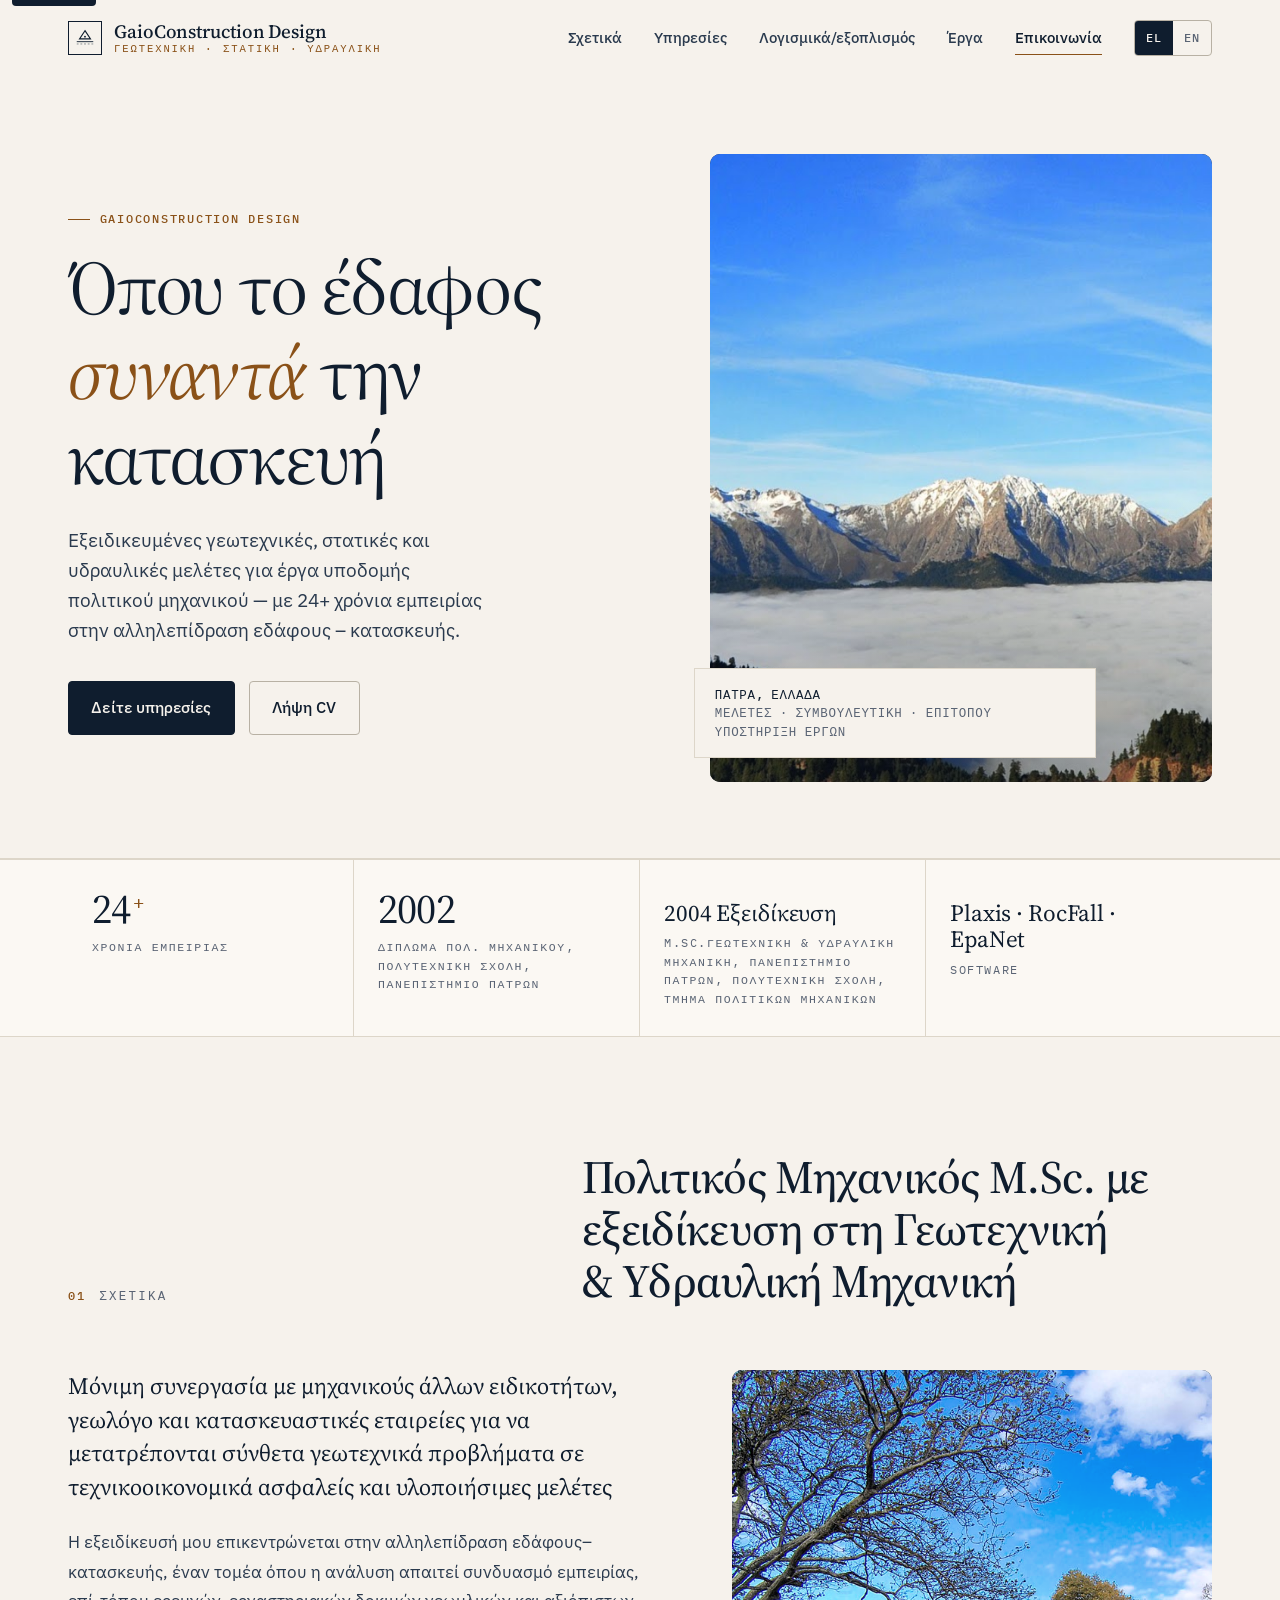
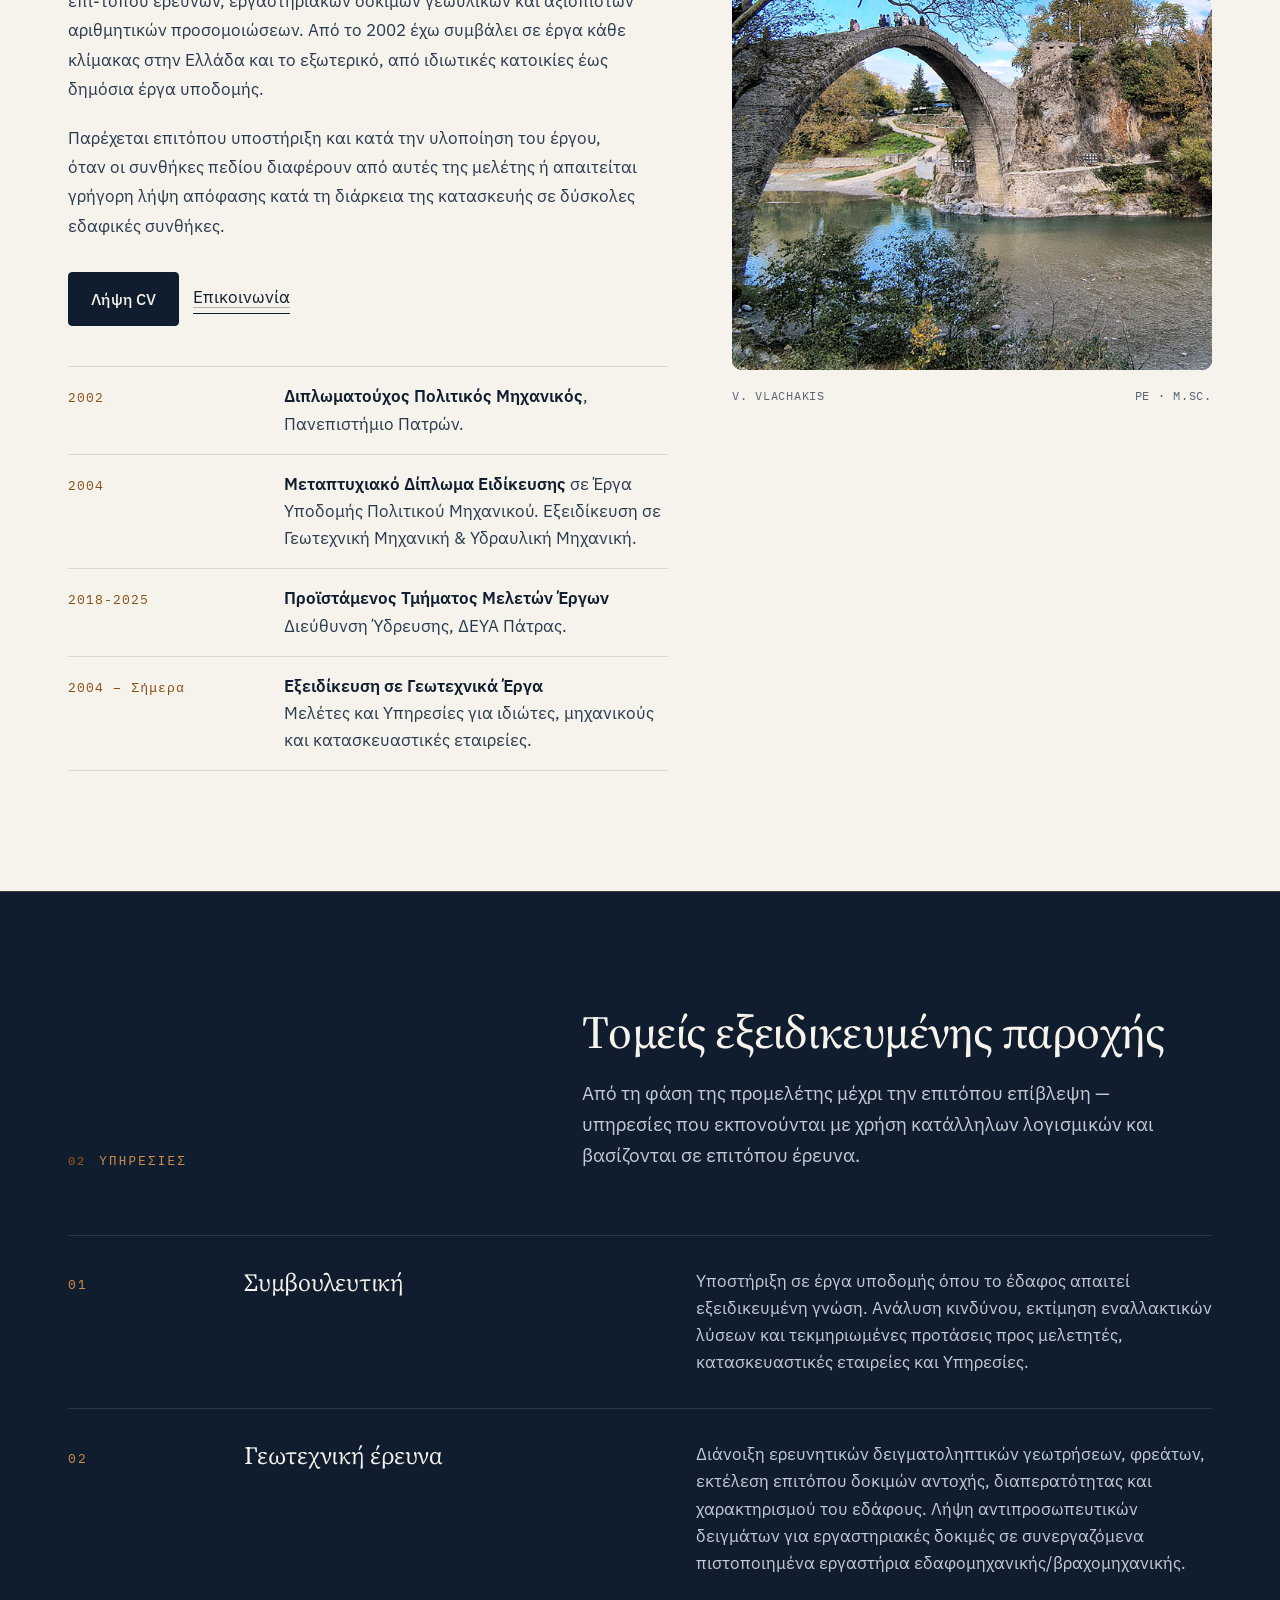
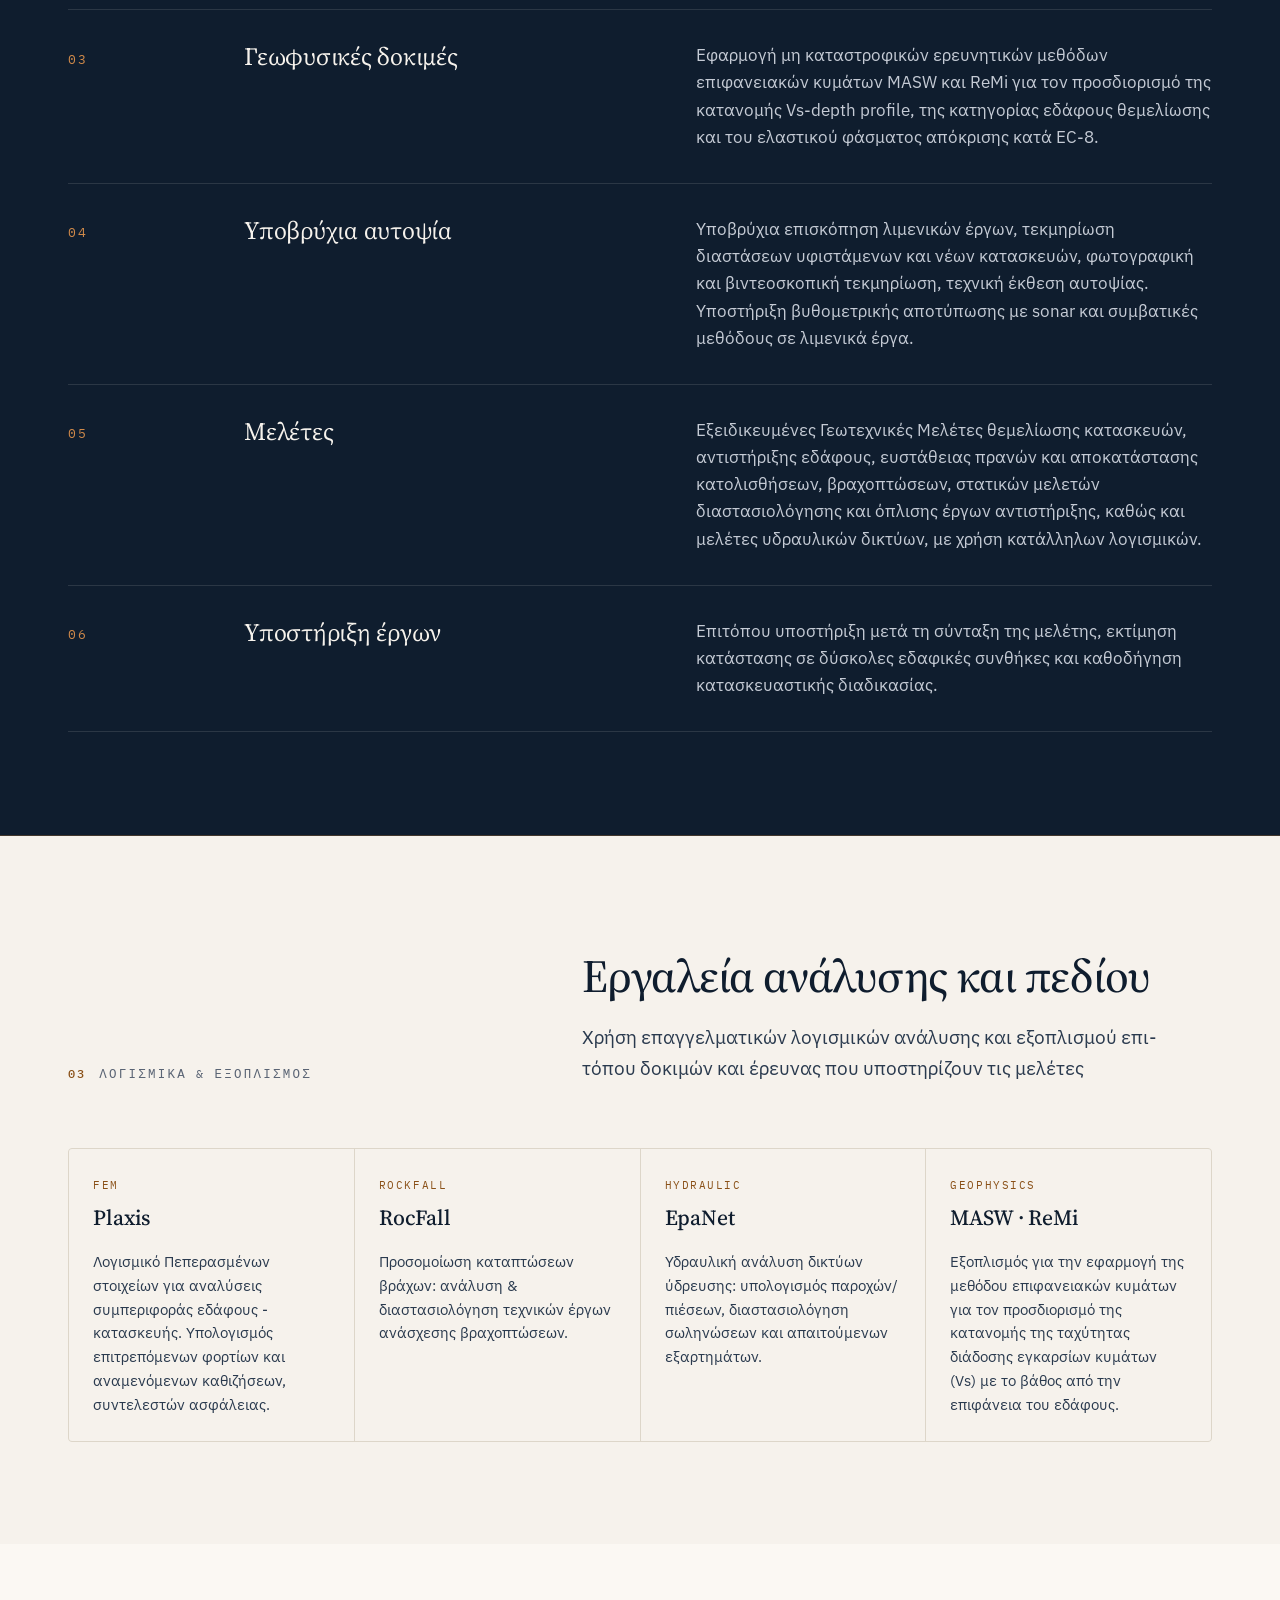
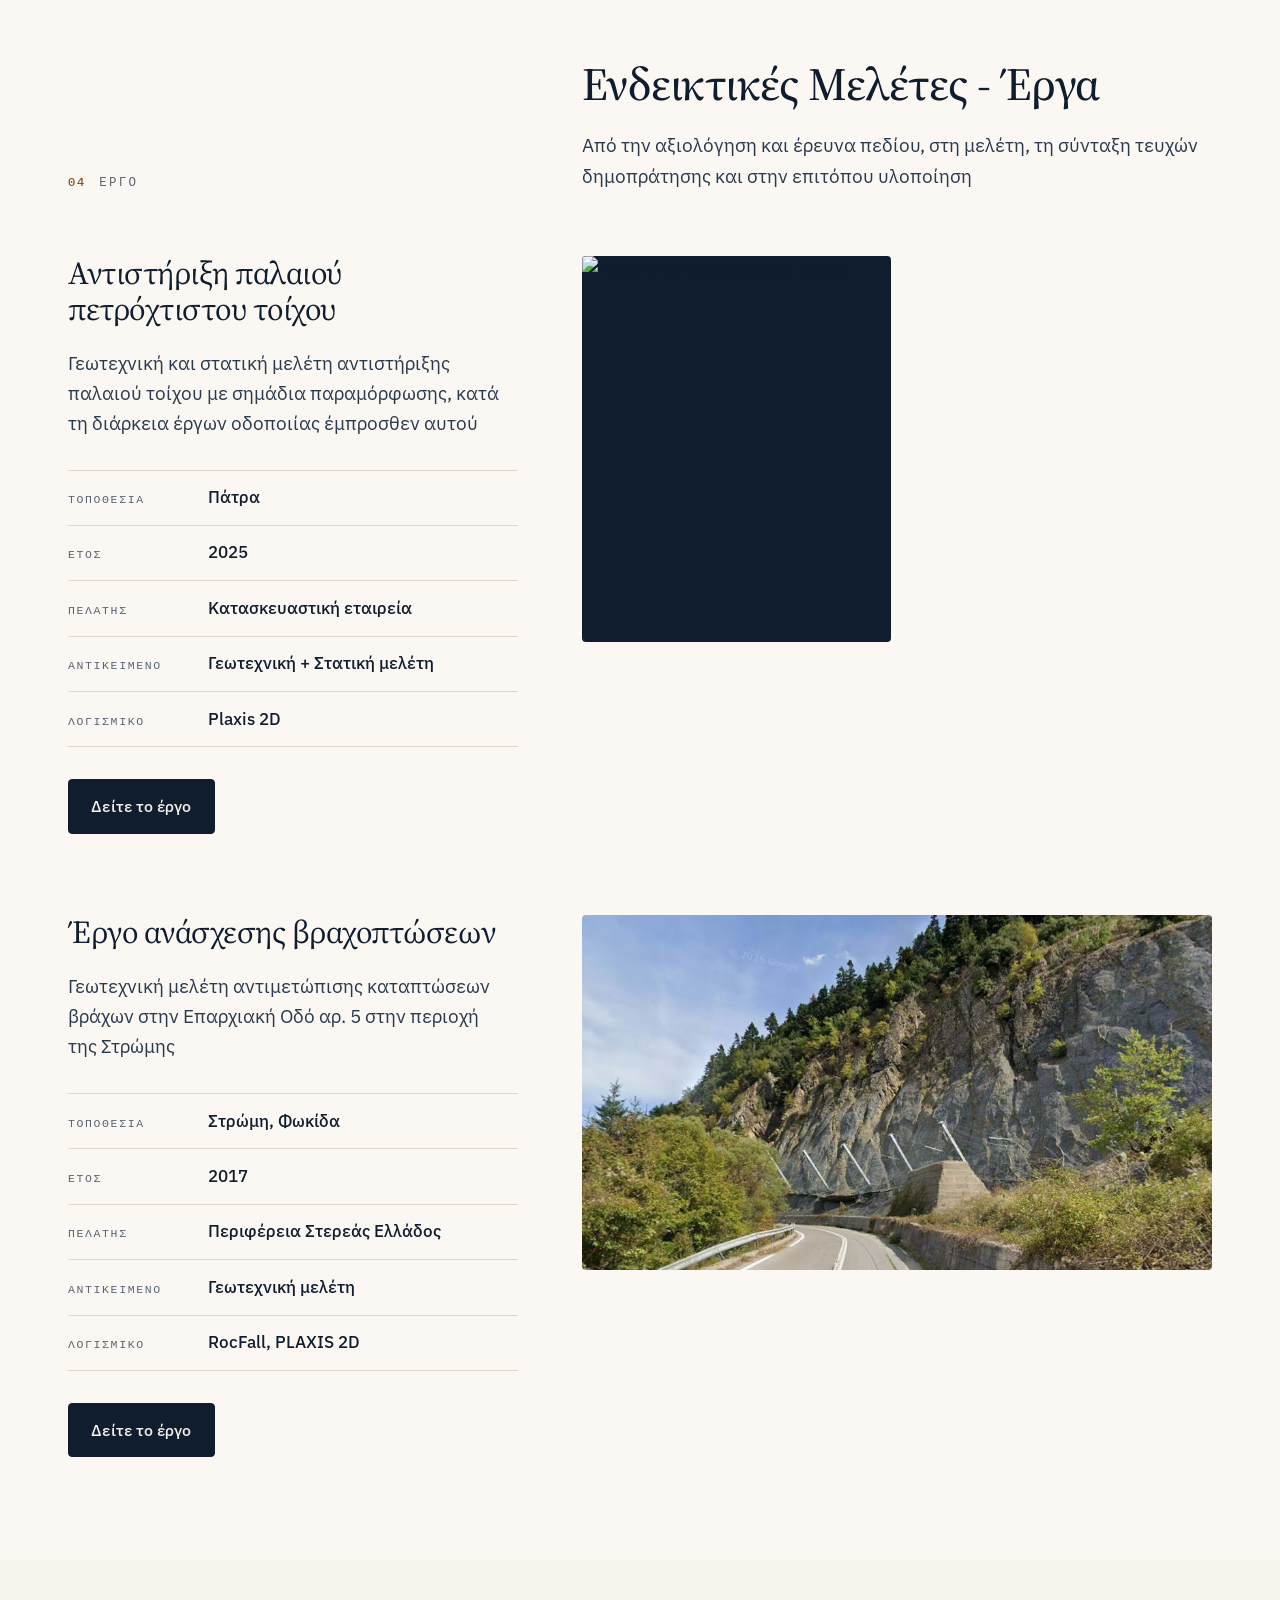
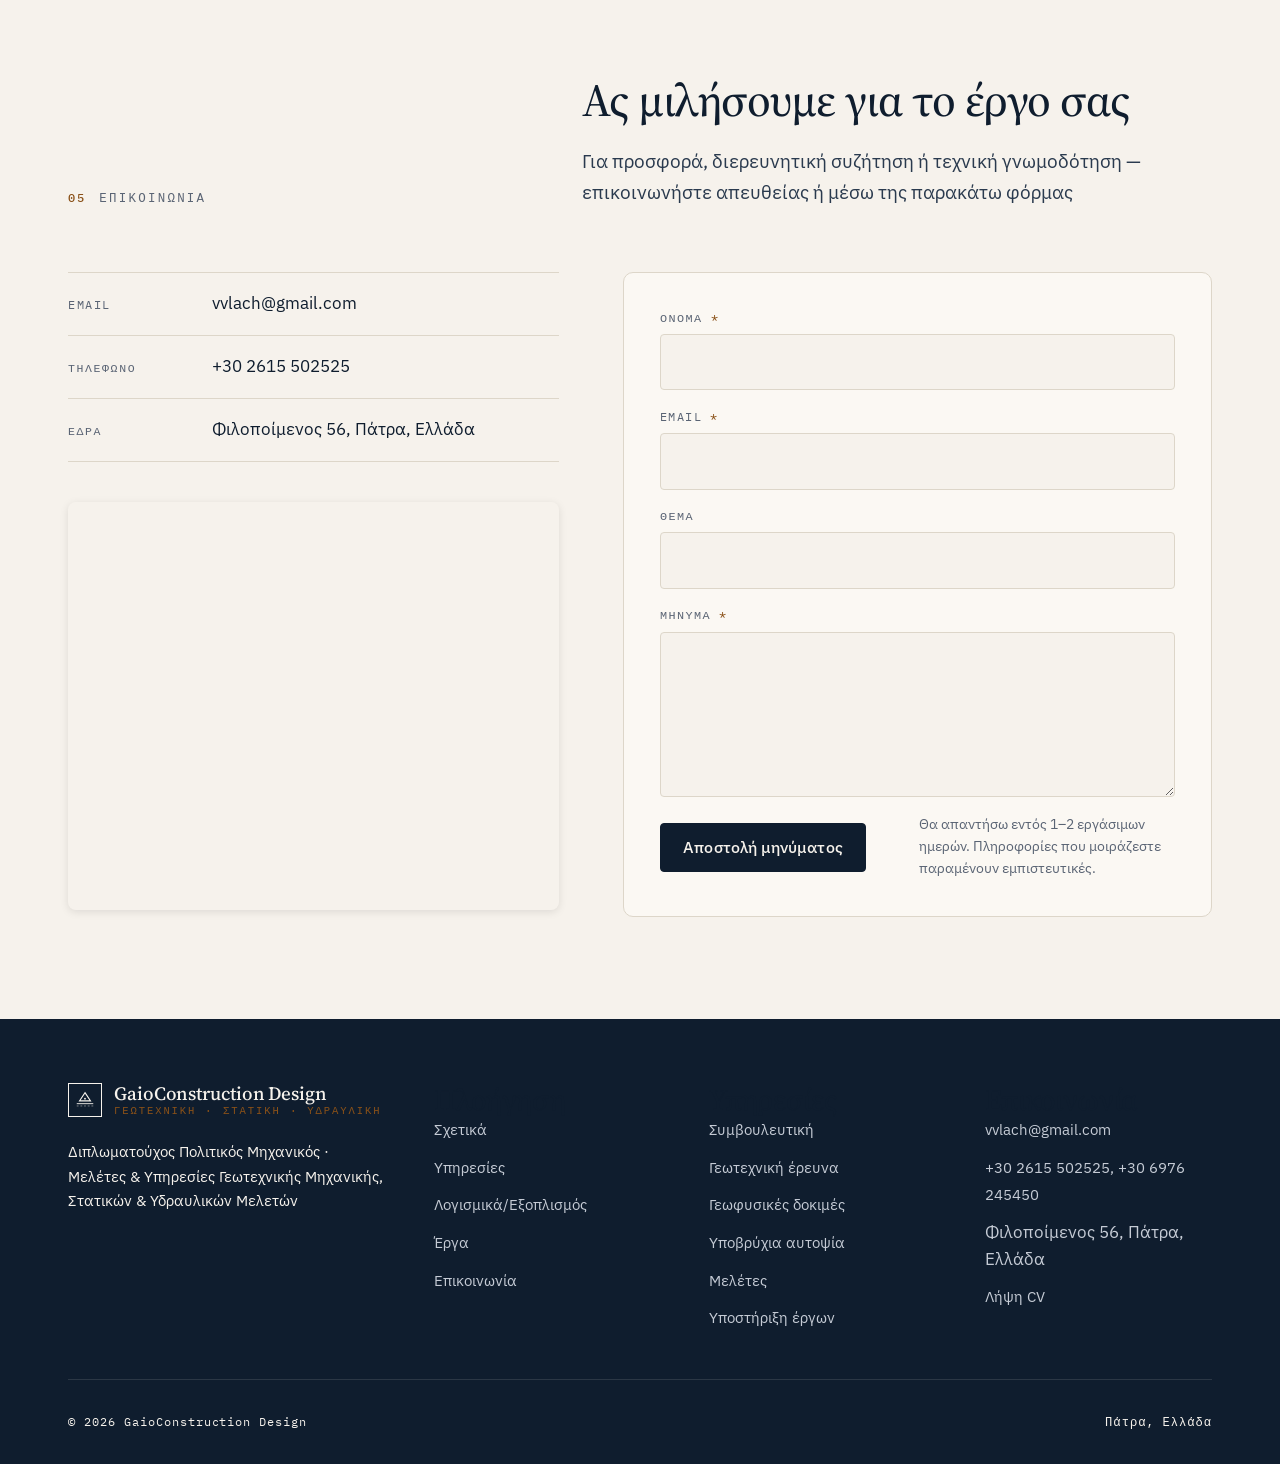
==== commit 6d497428: "fix: update contact information with additional phone number" ====
--- a/index.html
+++ b/index.html
@@ -586,7 +586,7 @@
             <h3 data-i18n="foot.col3">Επικοινωνία</h3>
             <ul>
               <li><a href="mailto:vvlach@gmail.com">vvlach@gmail.com</a></li>
-              <li><a href="tel:+302615502525">+30 2615502525</a></li>
+              <li><a href="tel:+302615502525">+30 2615 502525, +30 6976 245450</a></li>
               <li><span data-i18n="contact.location.value">Πάτρα, Ελλάδα</span></li>
               <li><a href="assets/cv-vlachakis.pdf" download data-i18n="cta.cv">Λήψη CV</a></li>
             </ul>
--- a/css/styles.css
+++ b/css/styles.css
@@ -687,6 +687,9 @@
   .section-head {
     grid-template-columns: 1fr;
     gap: 1.25rem;
+  }
+  .section-num {
+    display: none;
   }
 }
 .section-num {
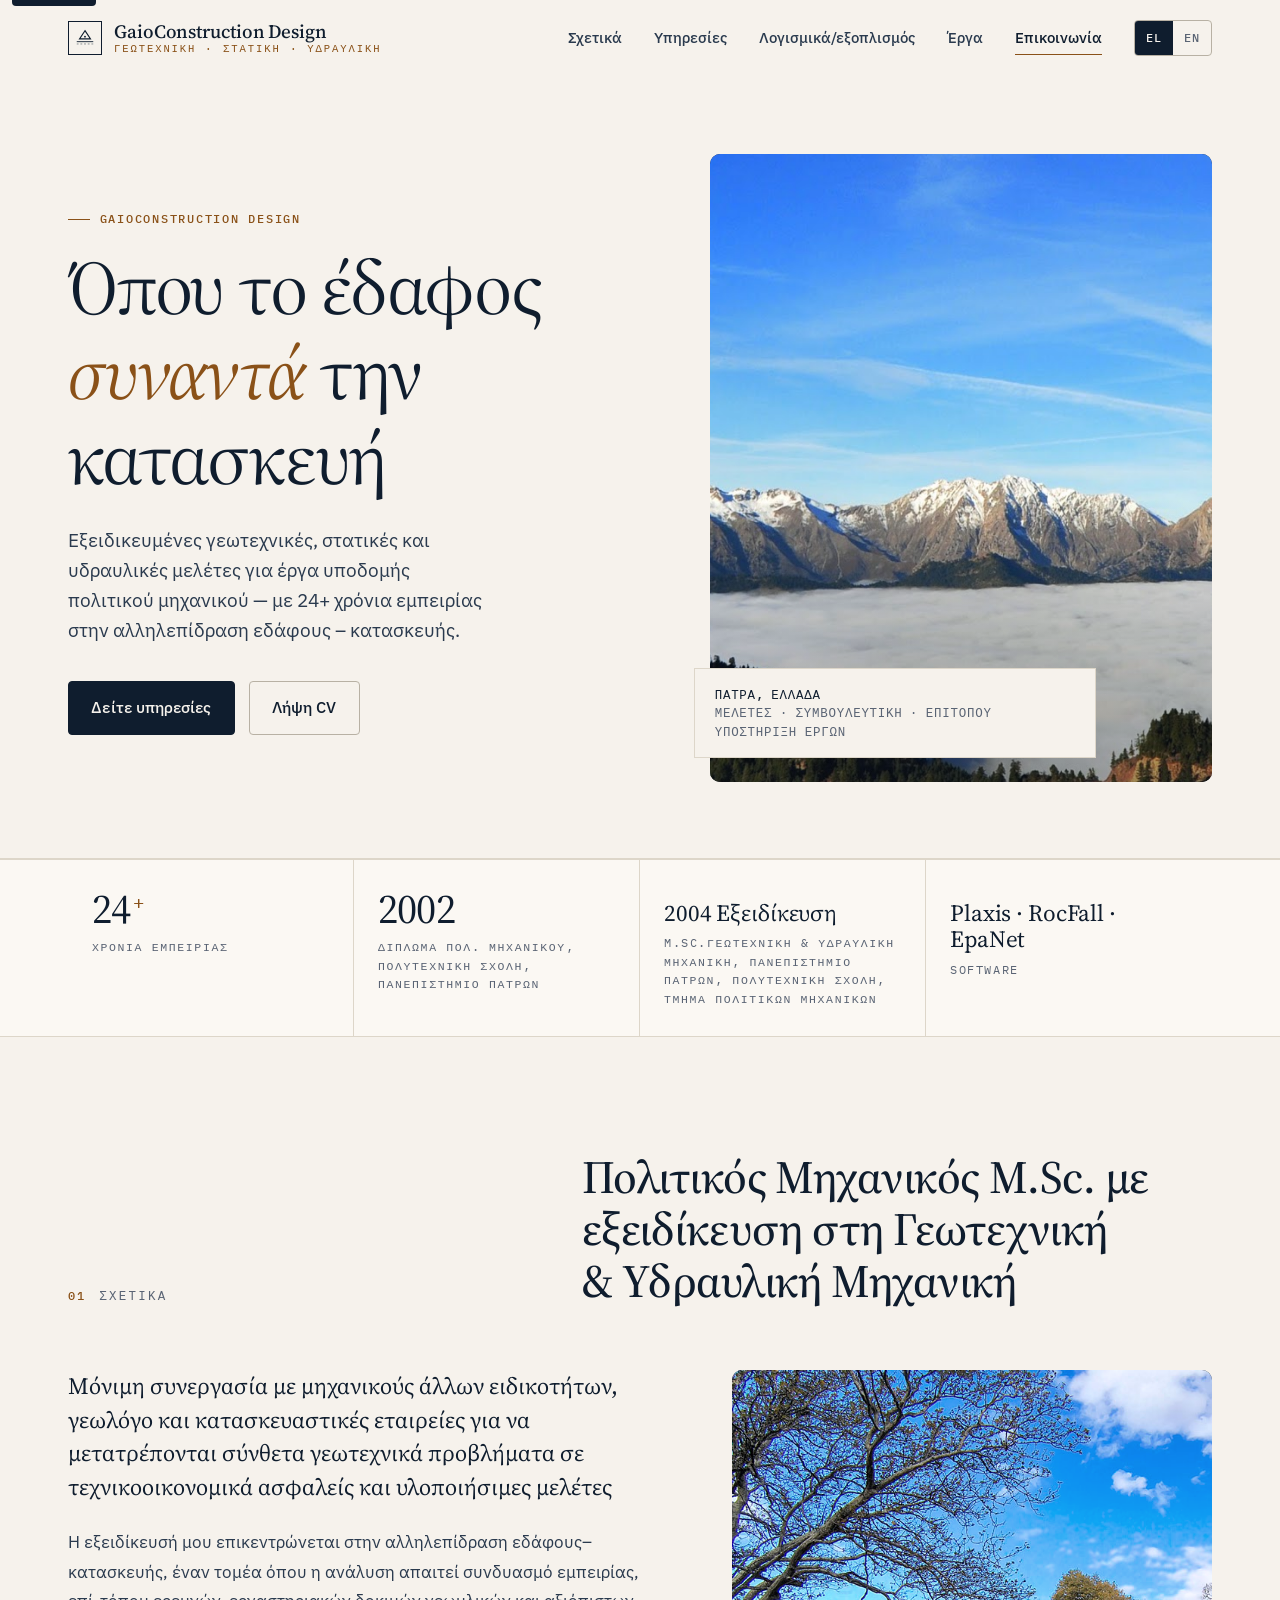
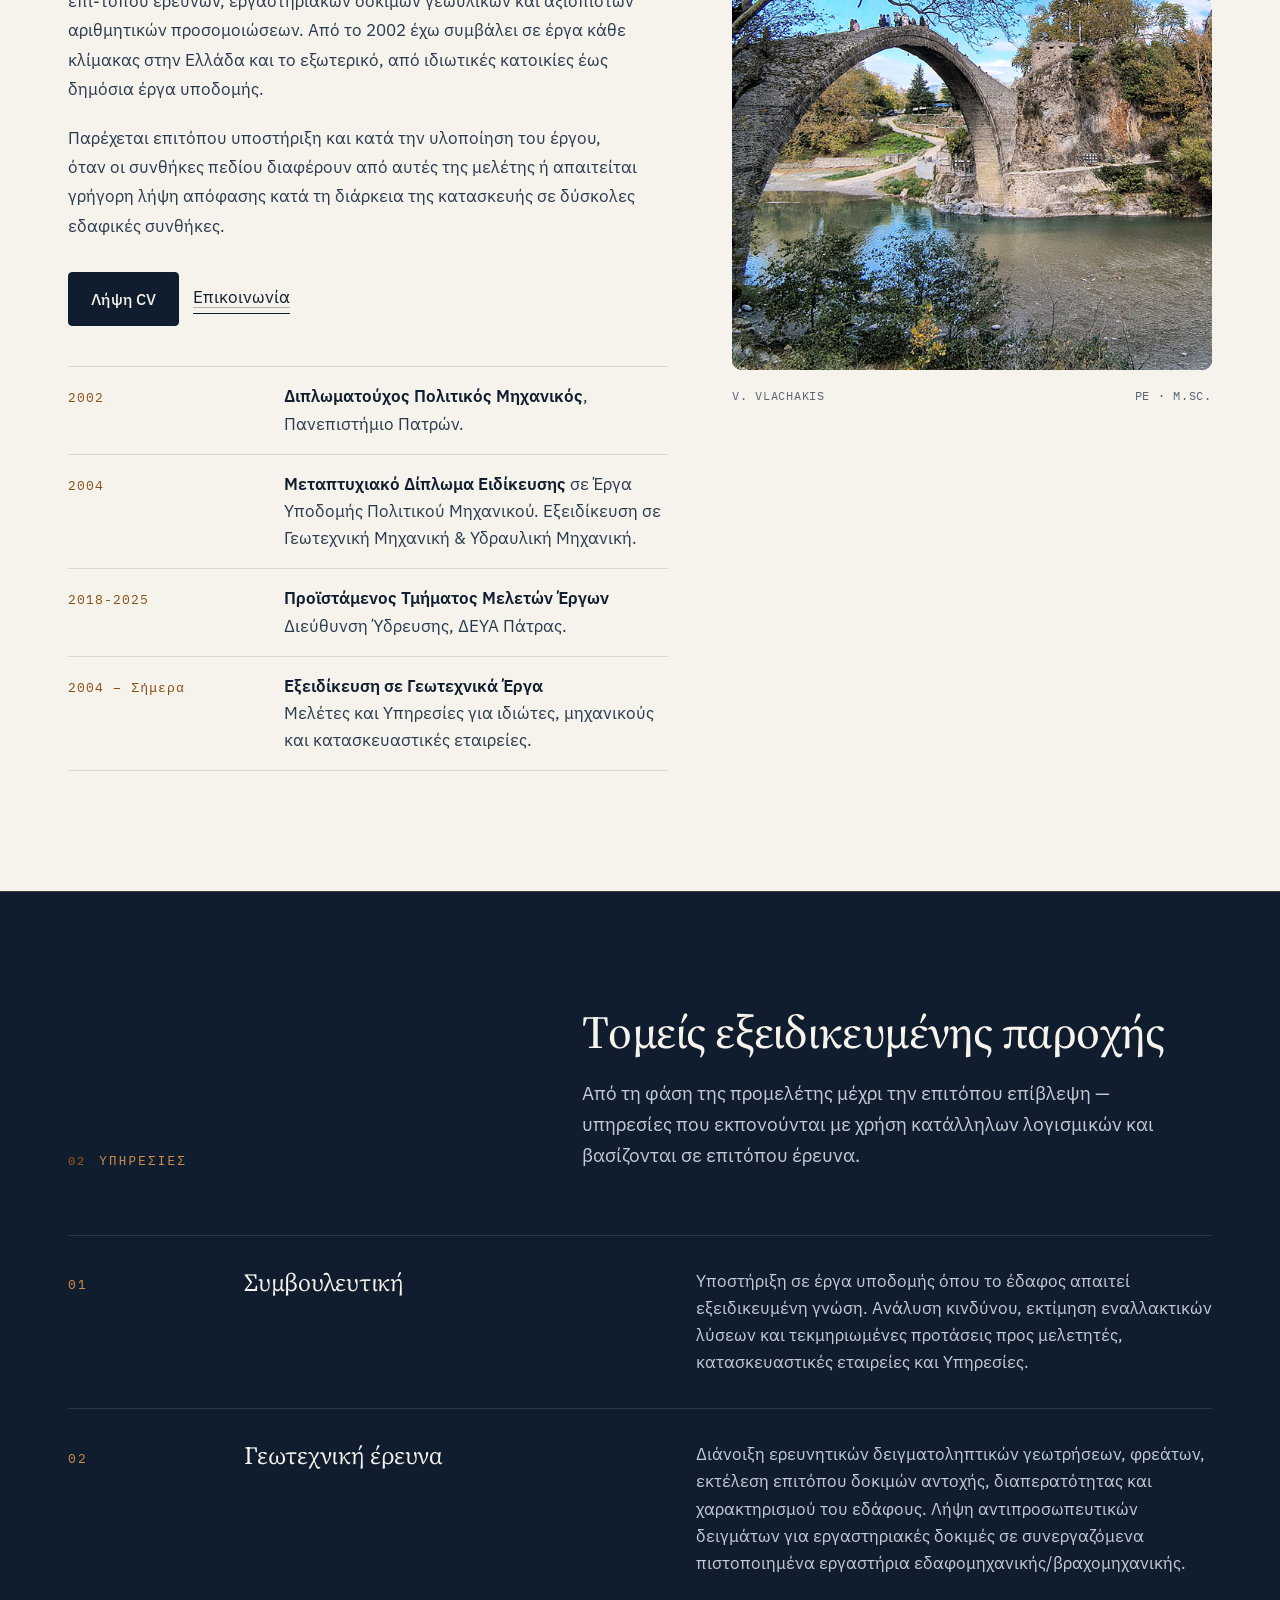
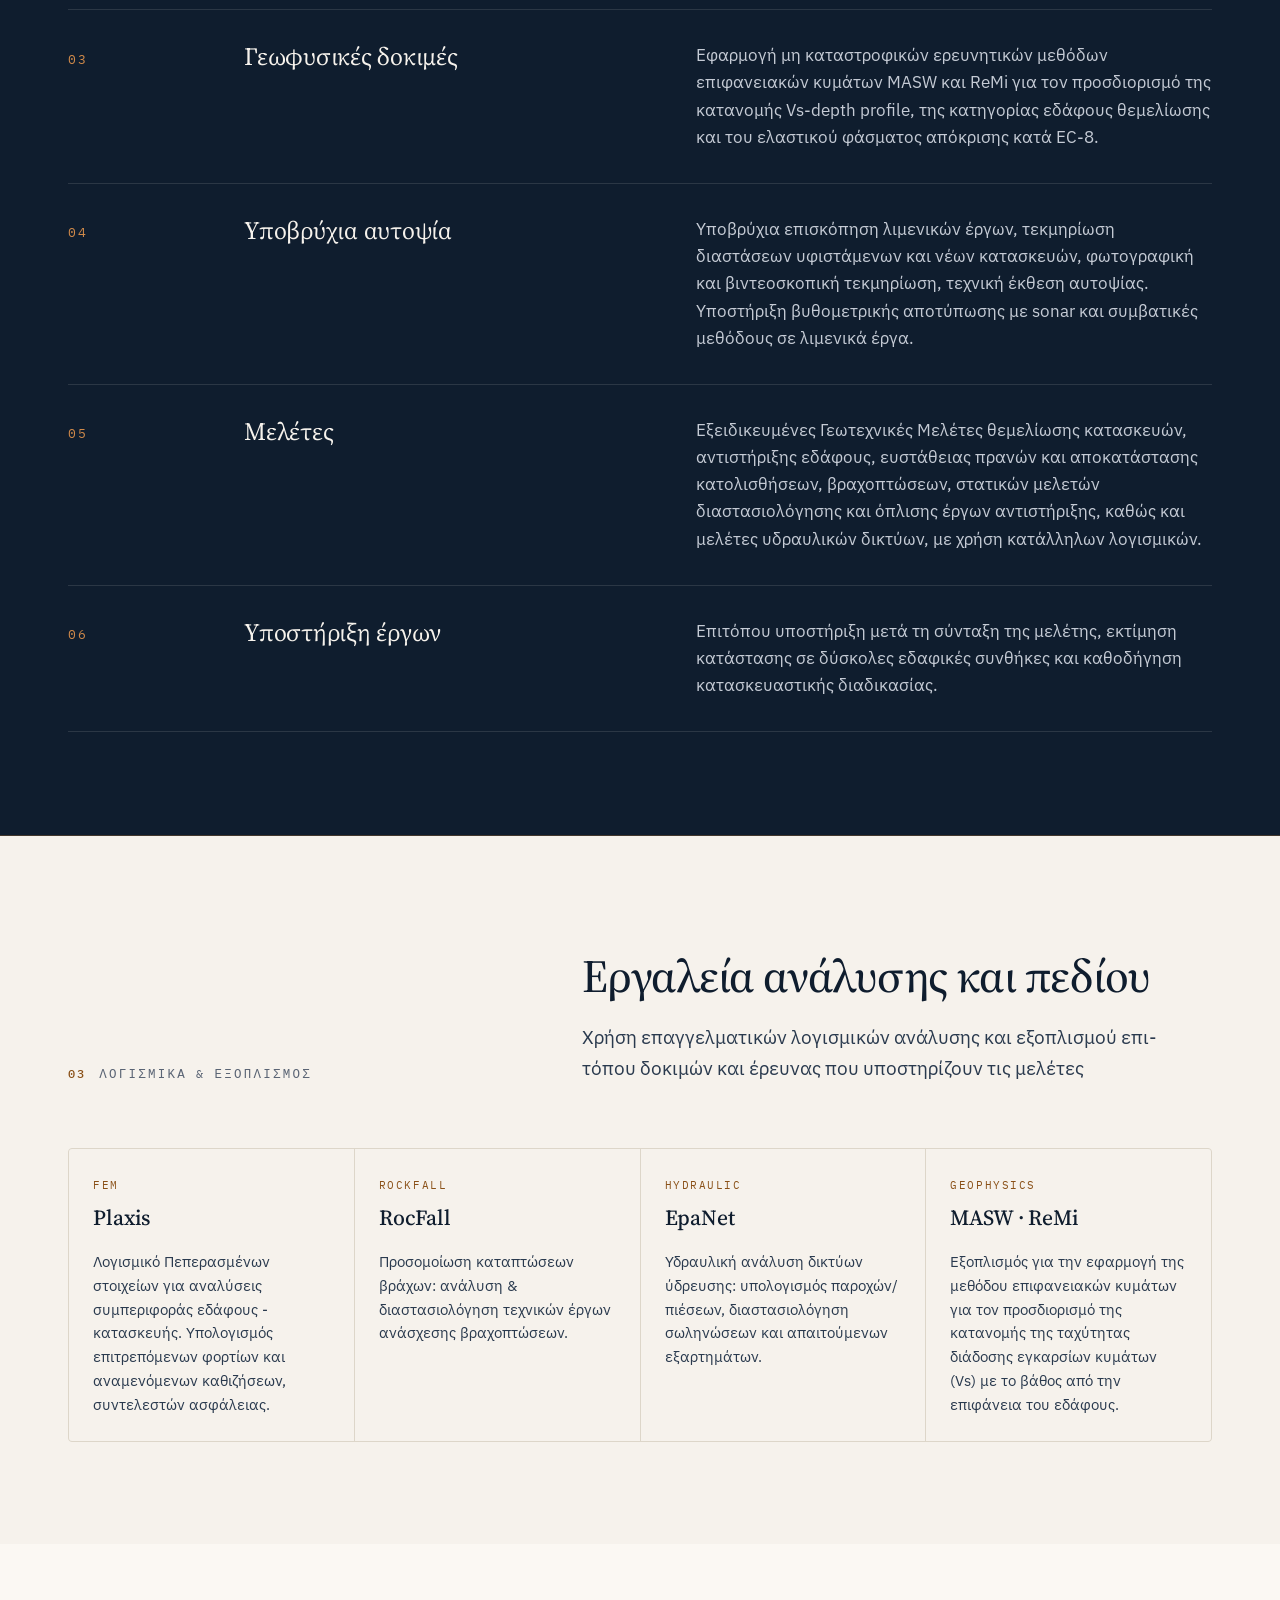
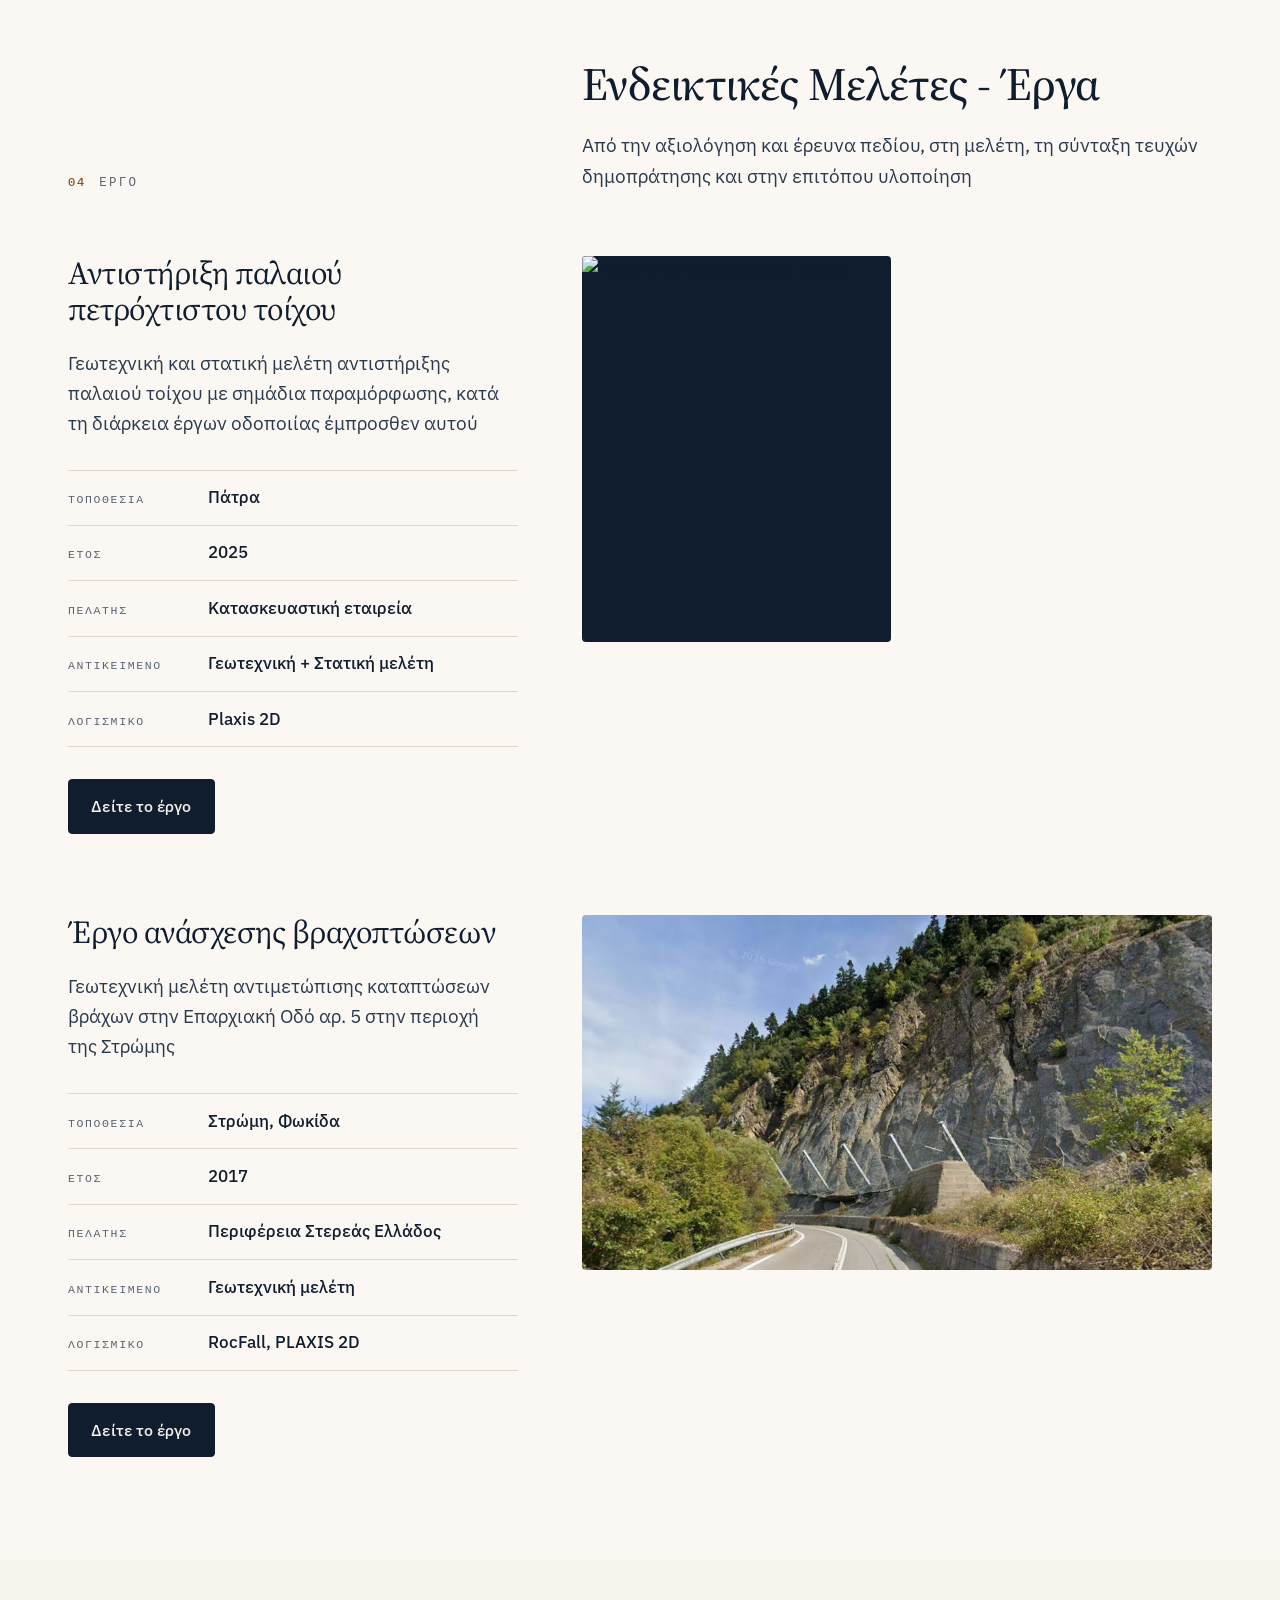
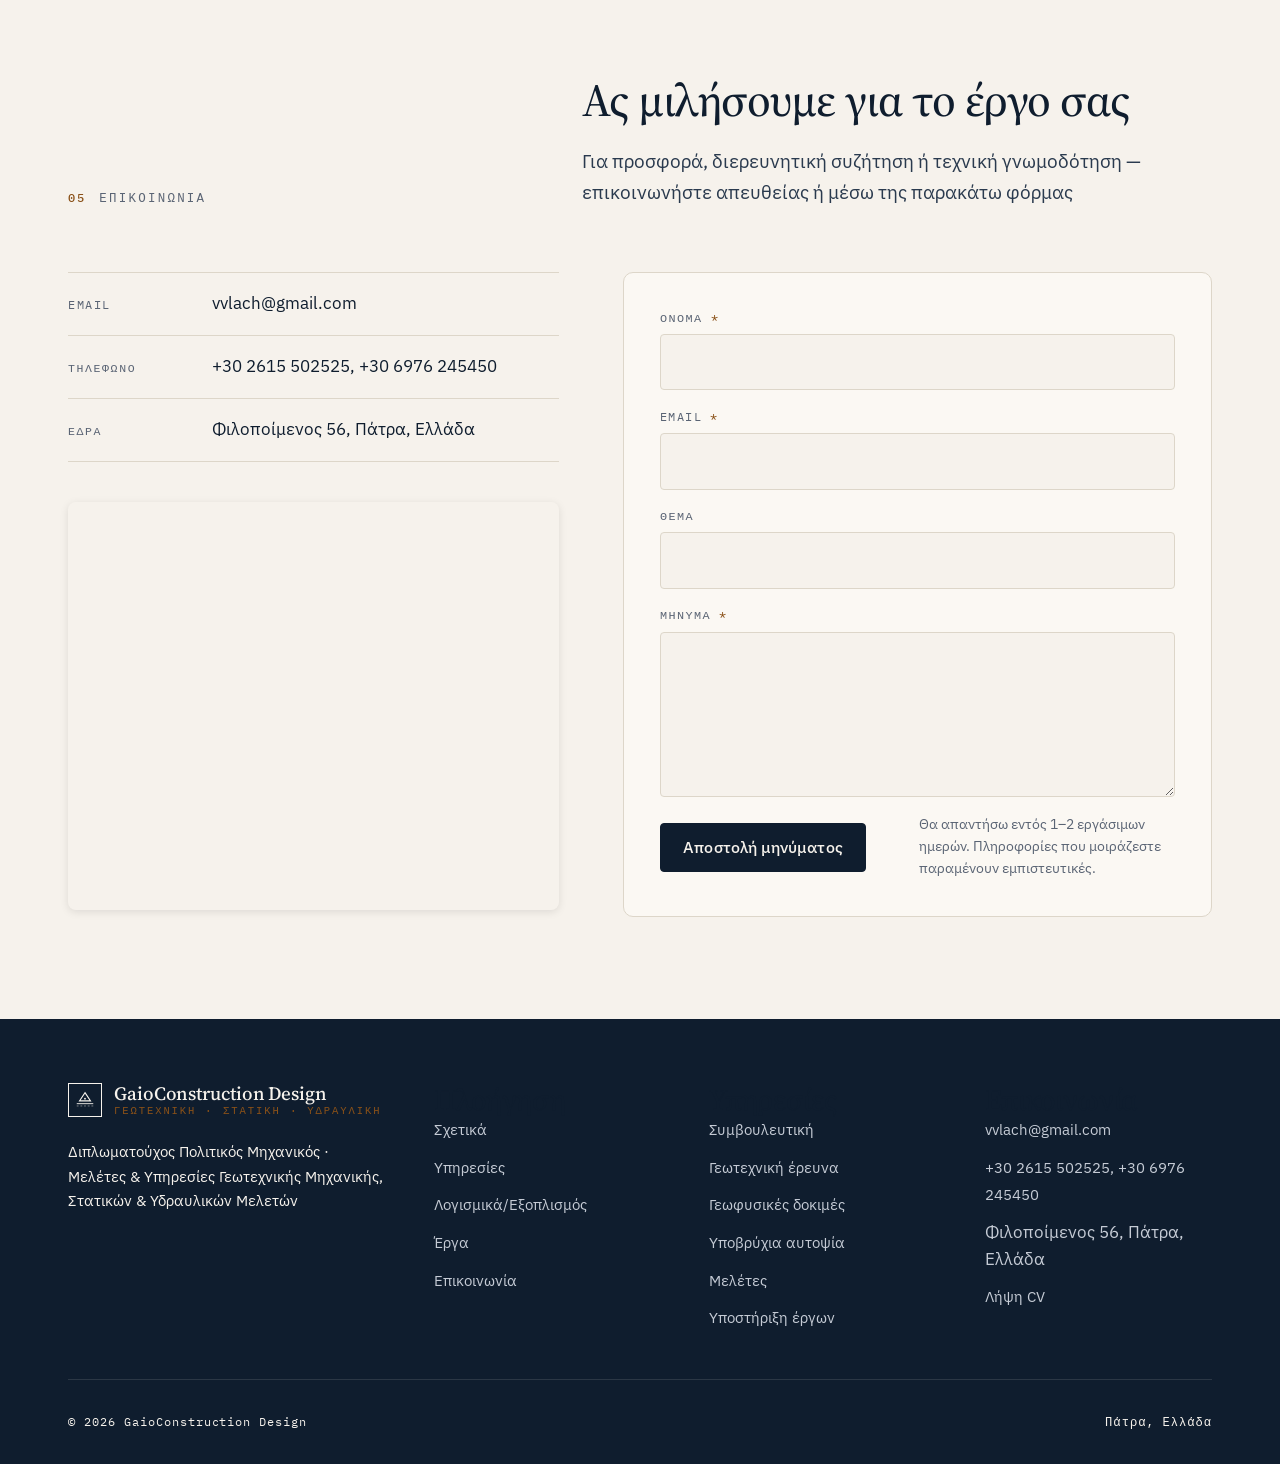
==== commit 4c4ab4c7: "fix: update contact information to include an additional phone number" ====
--- a/index.html
+++ b/index.html
@@ -467,7 +467,7 @@
                 </div>
                 <div class="row">
                   <dt data-i18n="contact.info.phone">Τηλέφωνο</dt>
-                  <dd><a href="tel:+302615502525">+30 2615 502525</a></dd>
+                  <dd><a href="tel:+302615502525, +306976245450">+30 2615 502525, +30 6976 245450</a></dd>
                 </div>
                 <div class="row">
                   <dt data-i18n="contact.info.location">Έδρα</dt>
@@ -586,7 +586,7 @@
             <h3 data-i18n="foot.col3">Επικοινωνία</h3>
             <ul>
               <li><a href="mailto:vvlach@gmail.com">vvlach@gmail.com</a></li>
-              <li><a href="tel:+302615502525">+30 2615 502525, +30 6976 245450</a></li>
+              <li><a href="tel:+302615502525, +306976245450">+30 2615 502525, +30 6976 245450</a></li>
               <li><span data-i18n="contact.location.value">Πάτρα, Ελλάδα</span></li>
               <li><a href="assets/cv-vlachakis.pdf" download data-i18n="cta.cv">Λήψη CV</a></li>
             </ul>
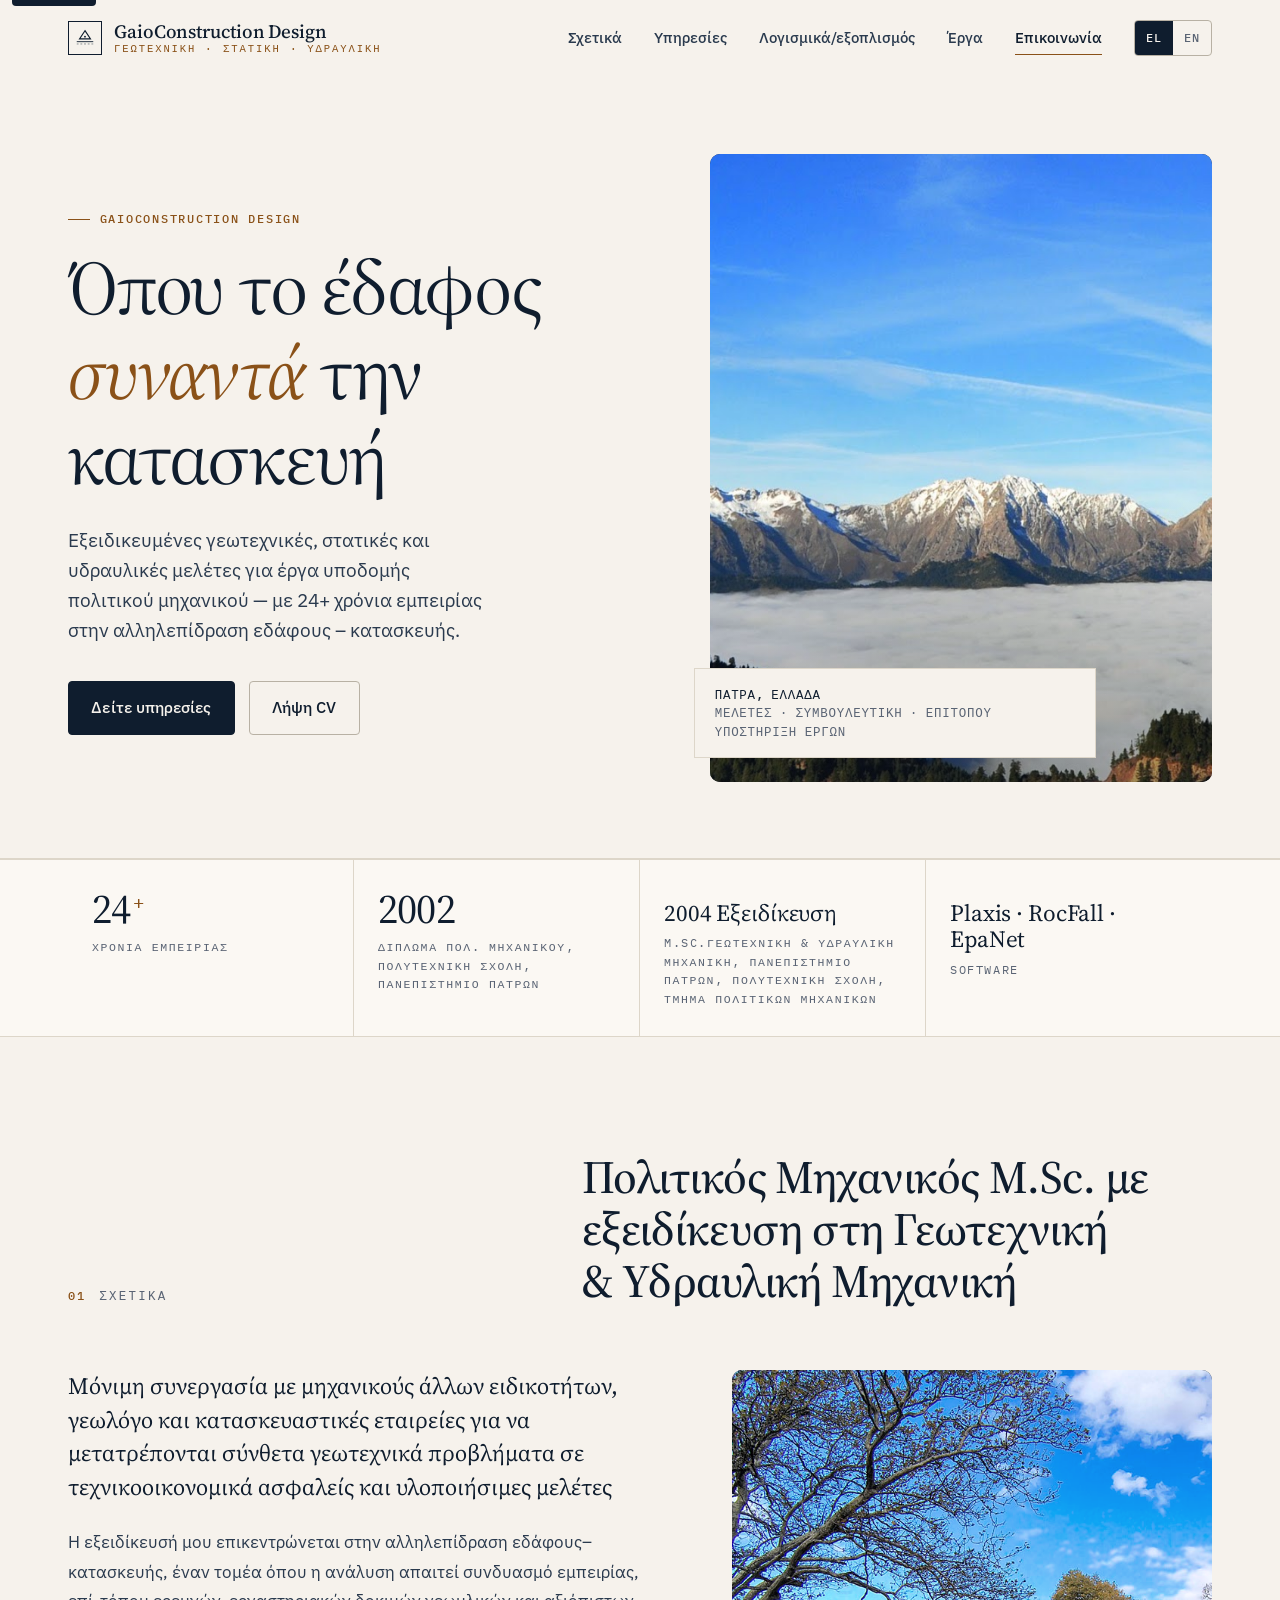
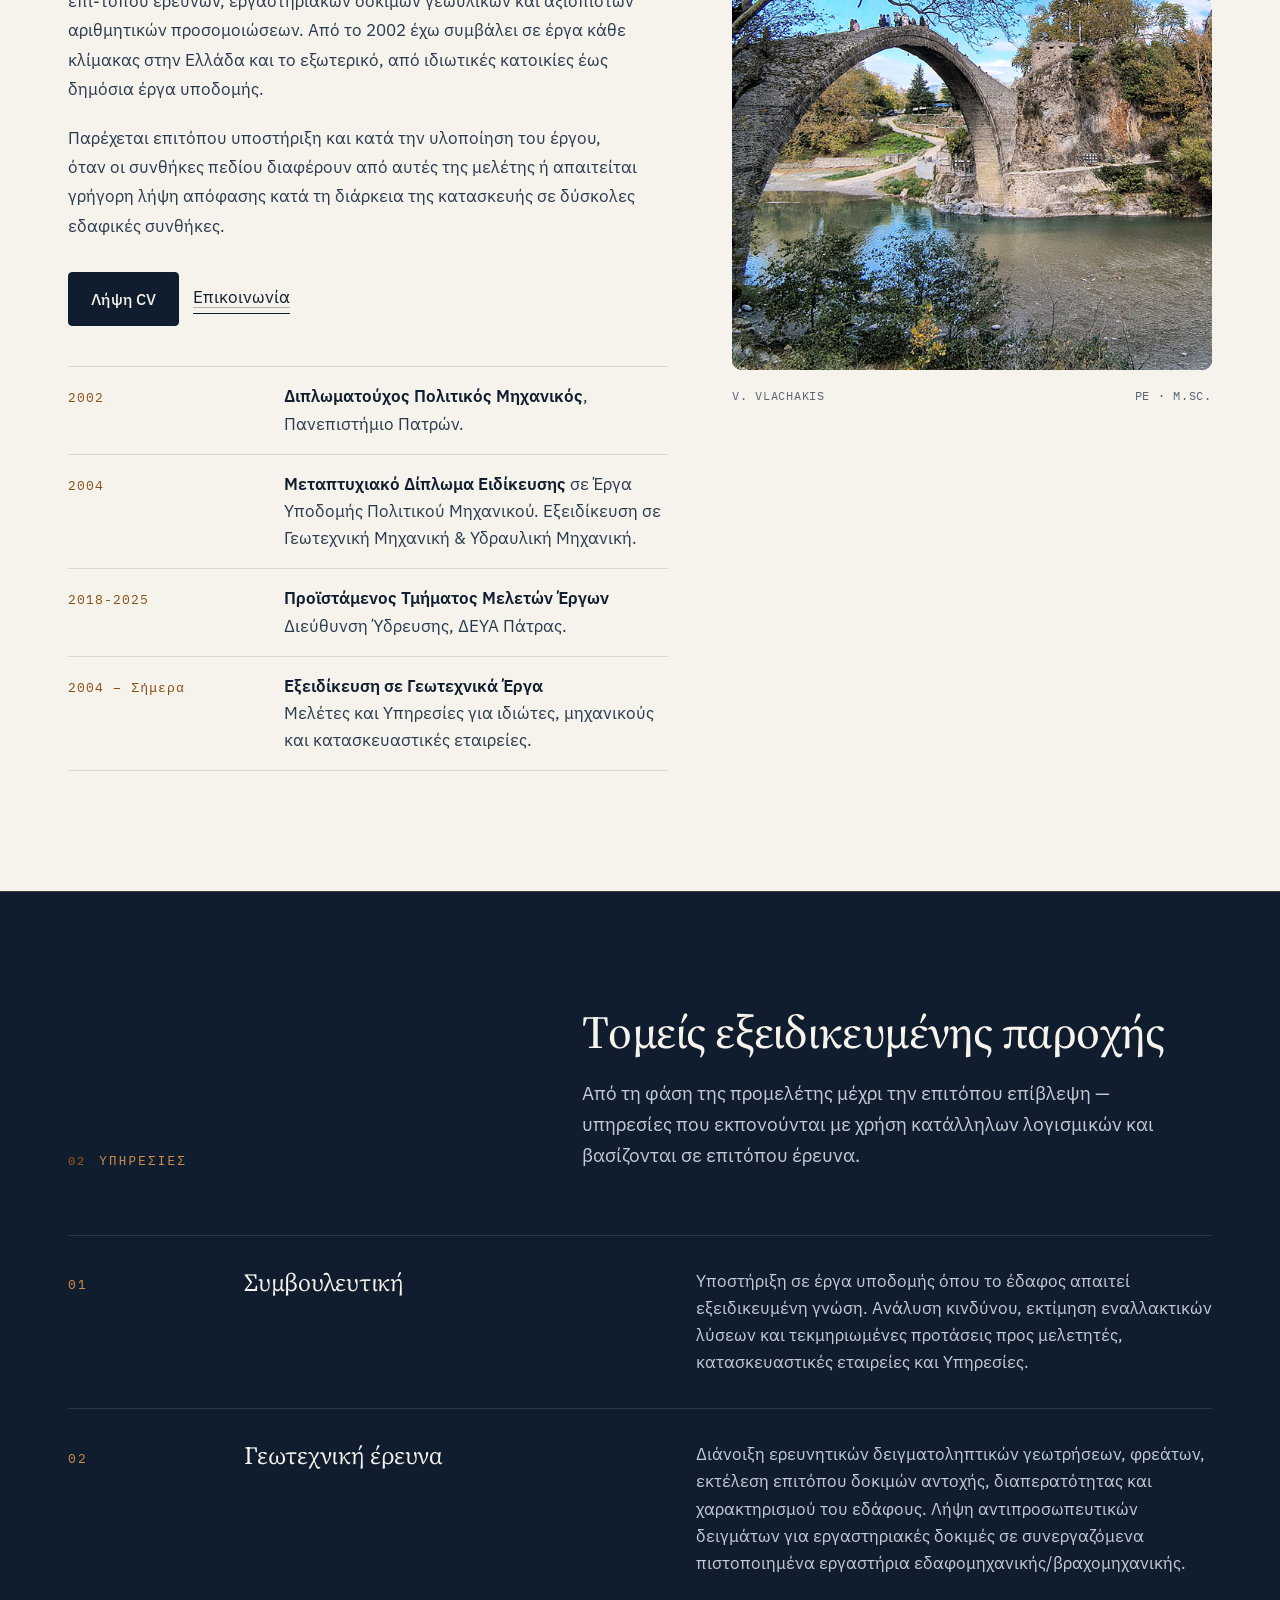
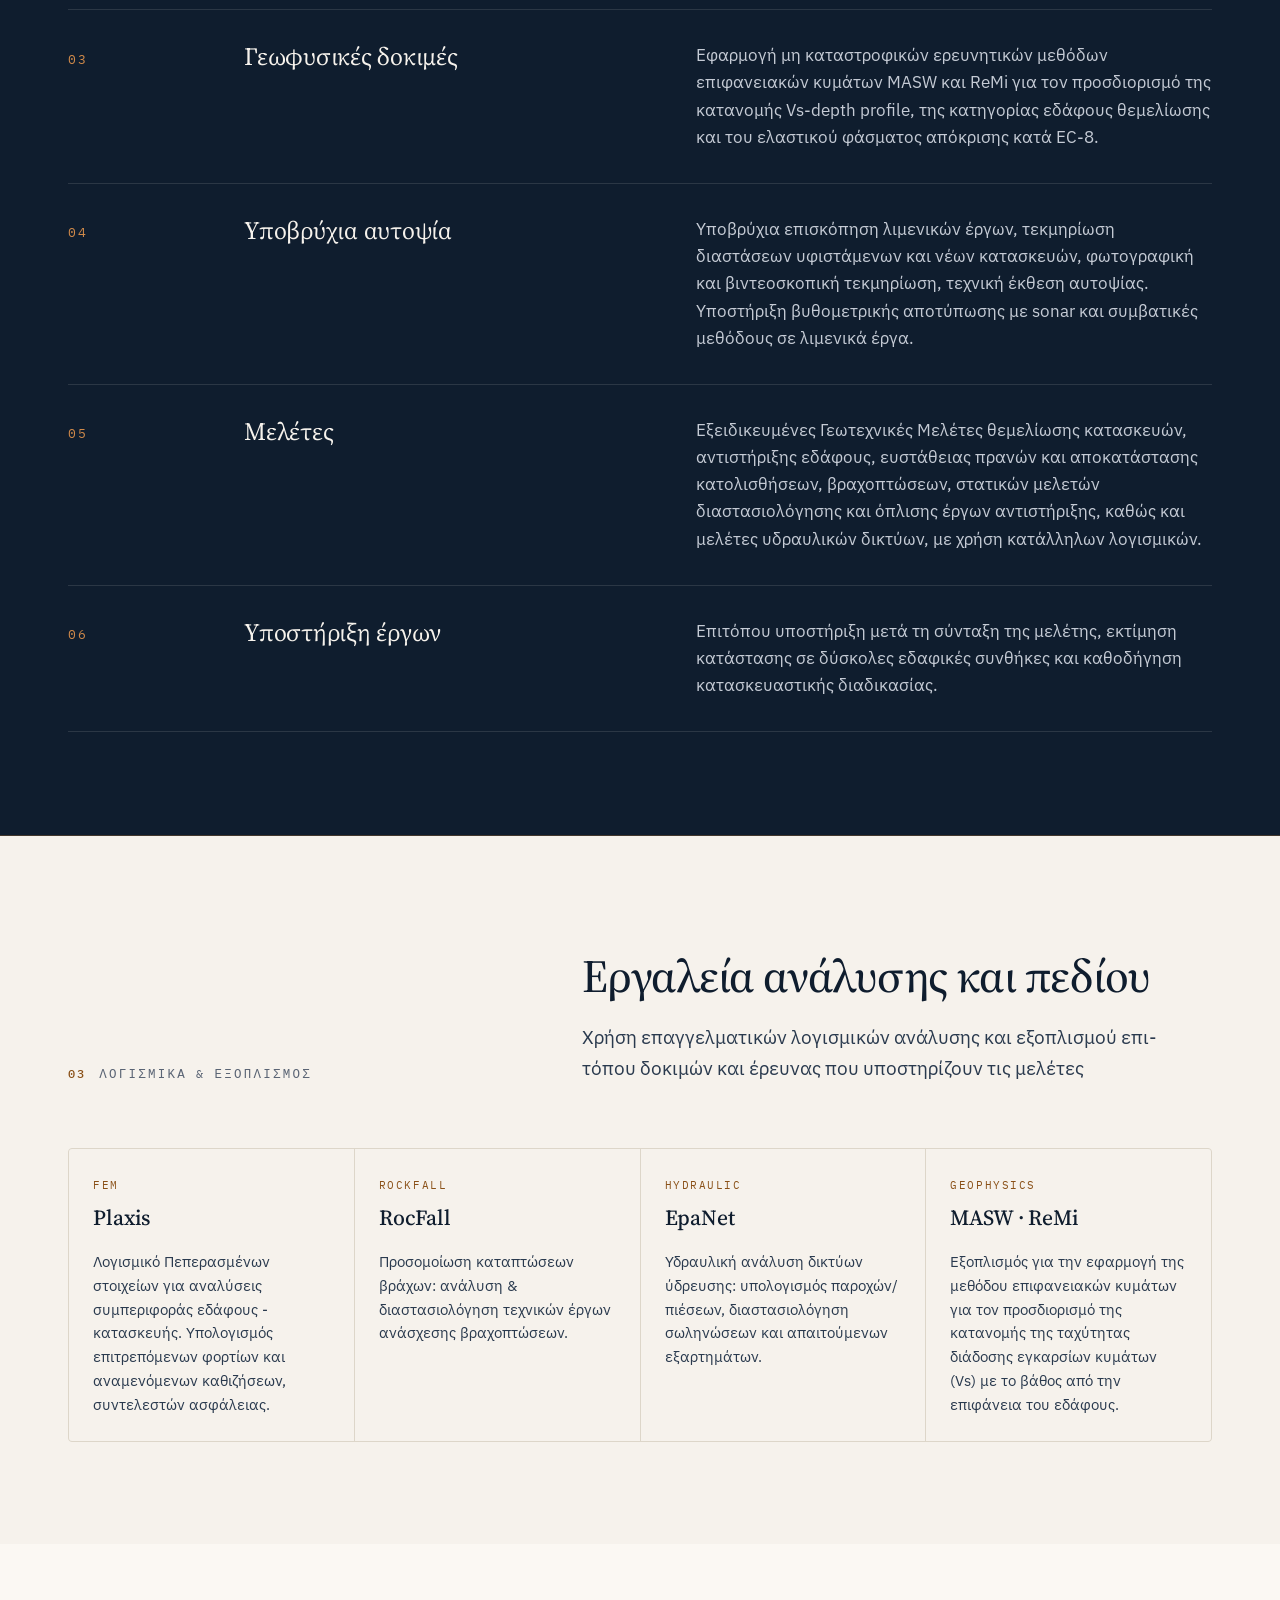
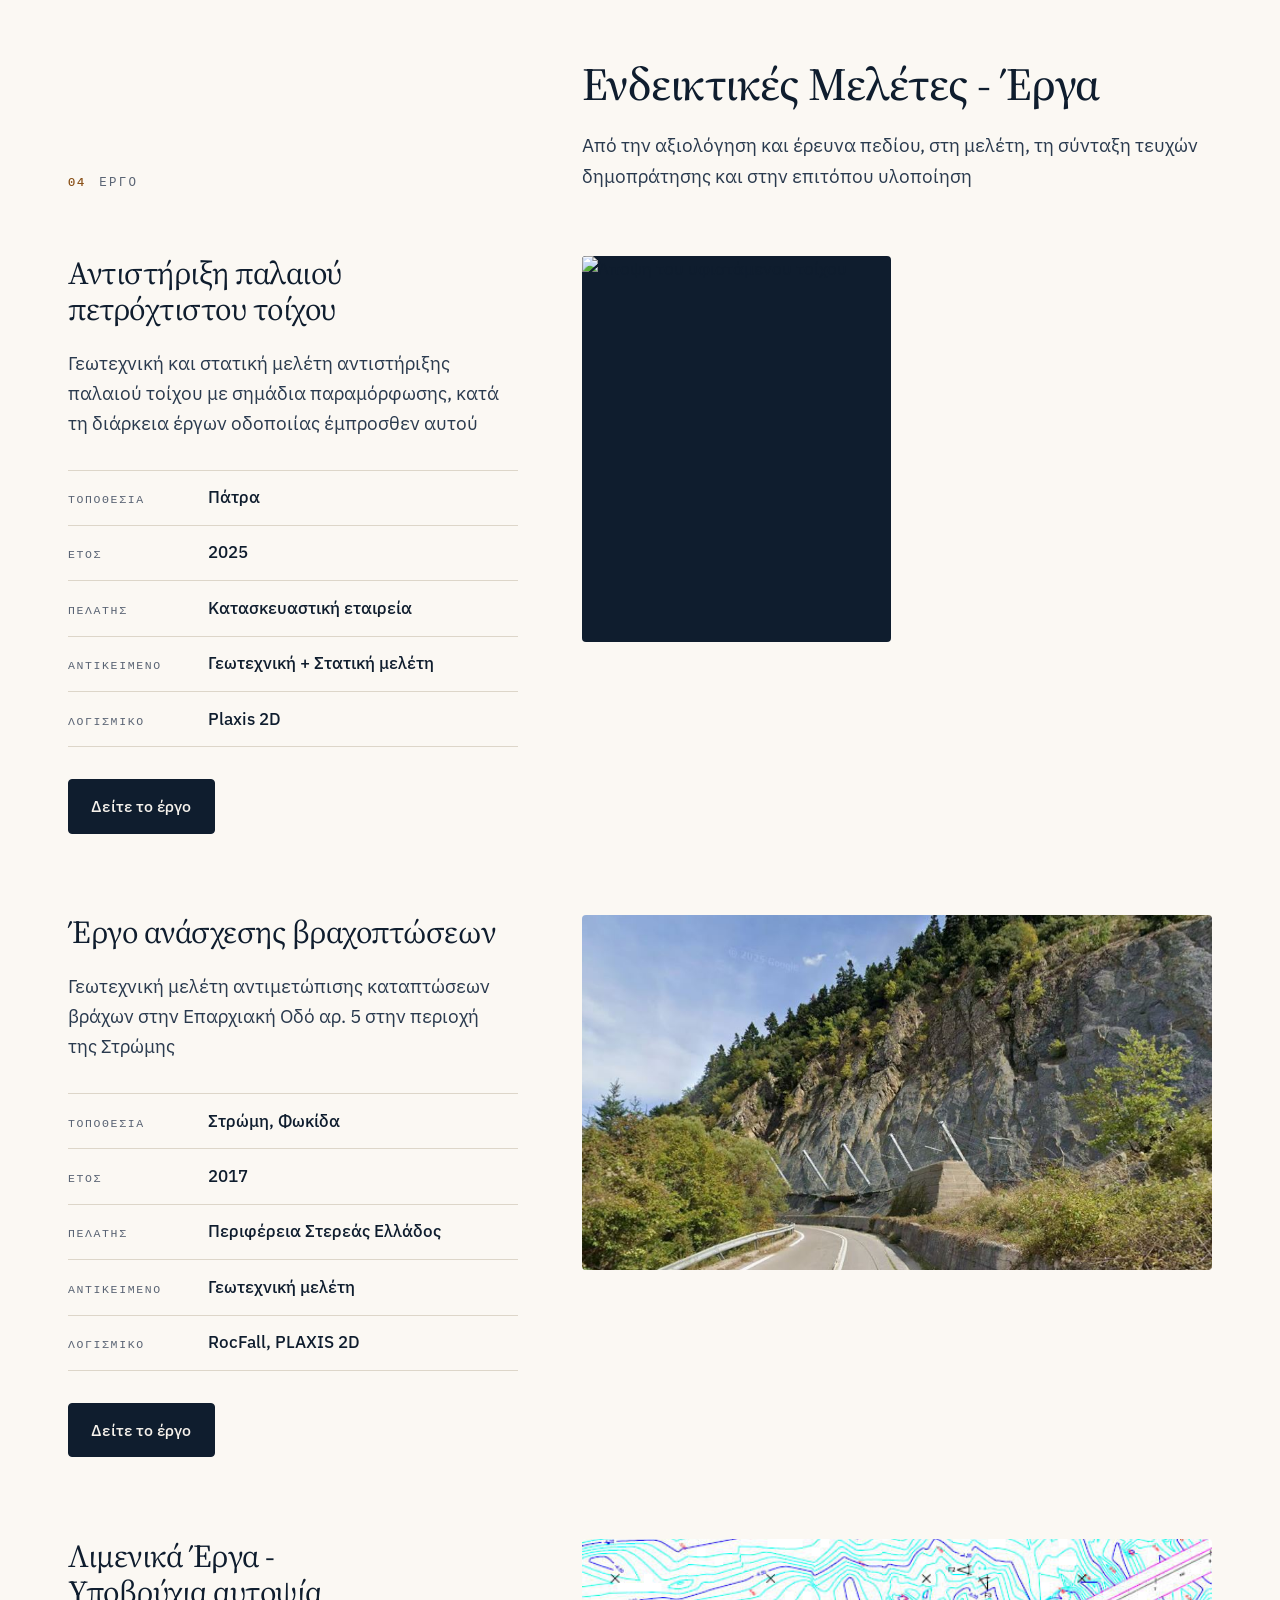
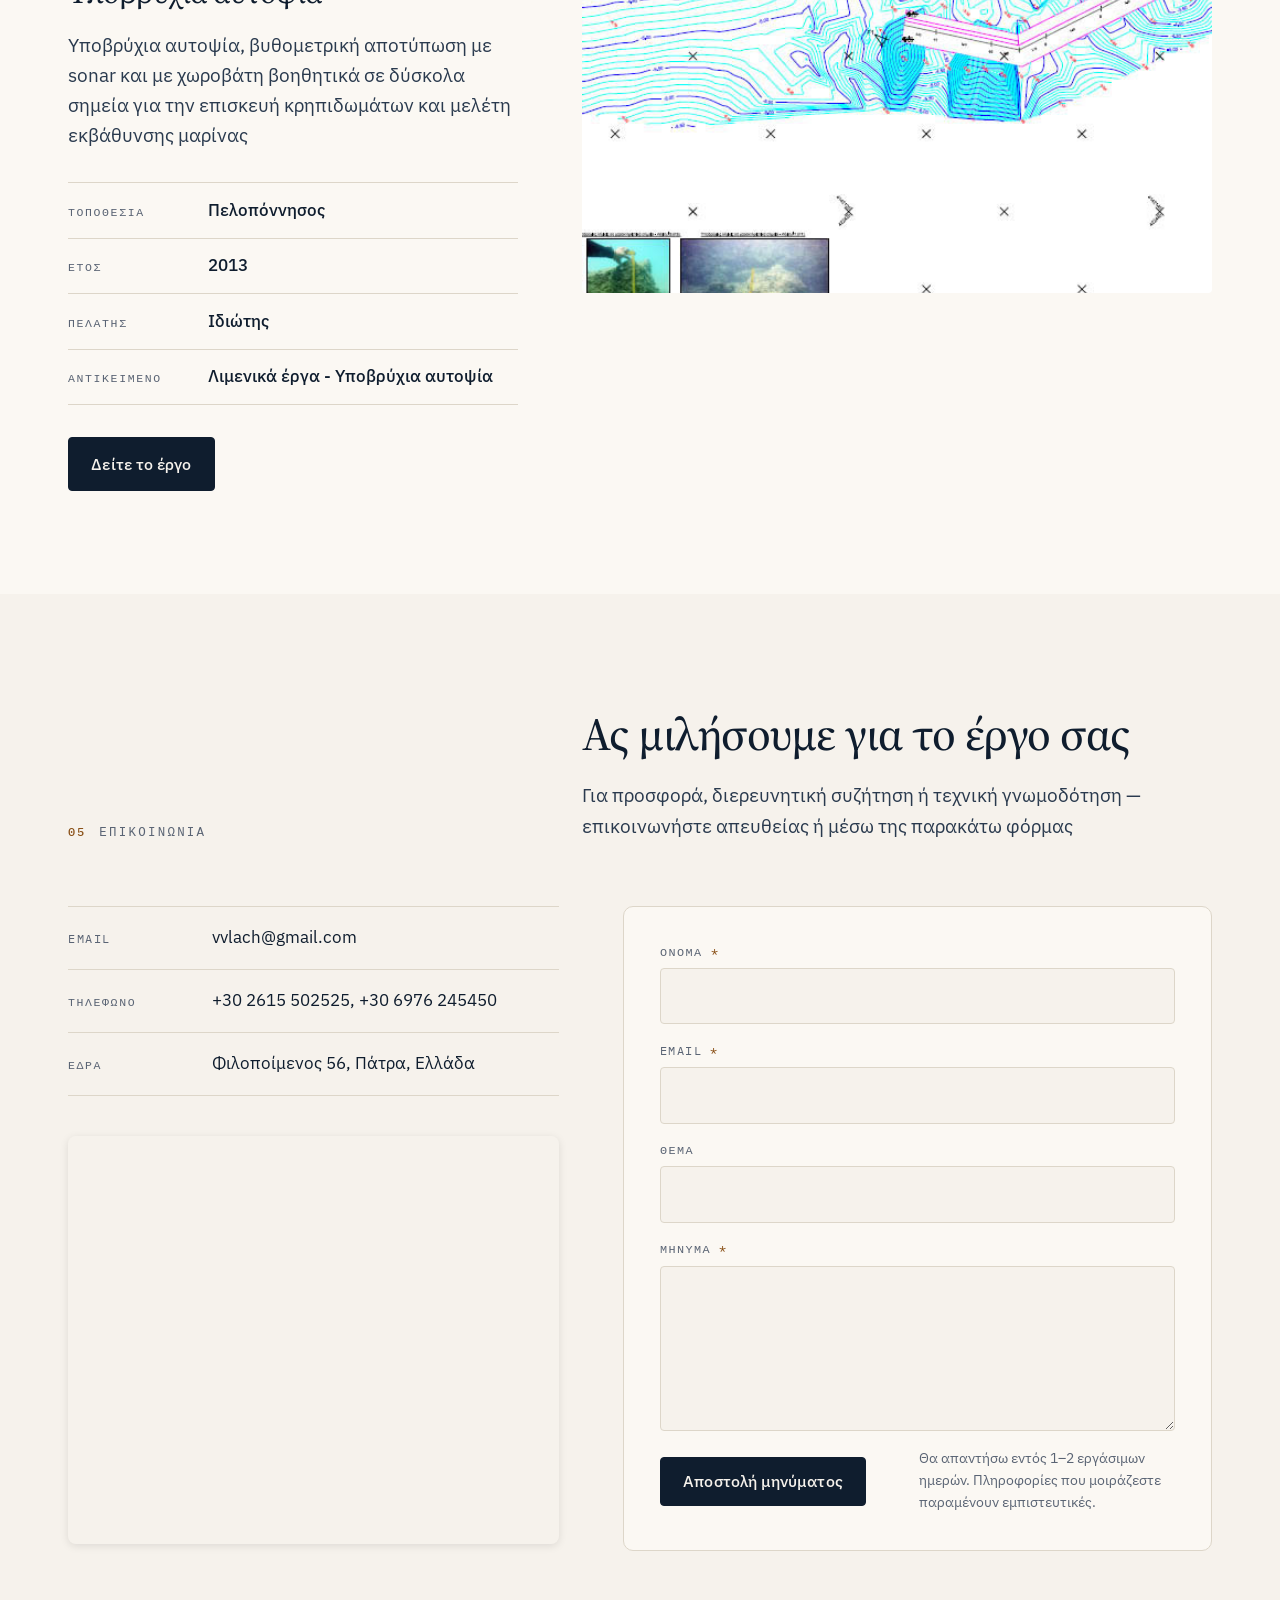
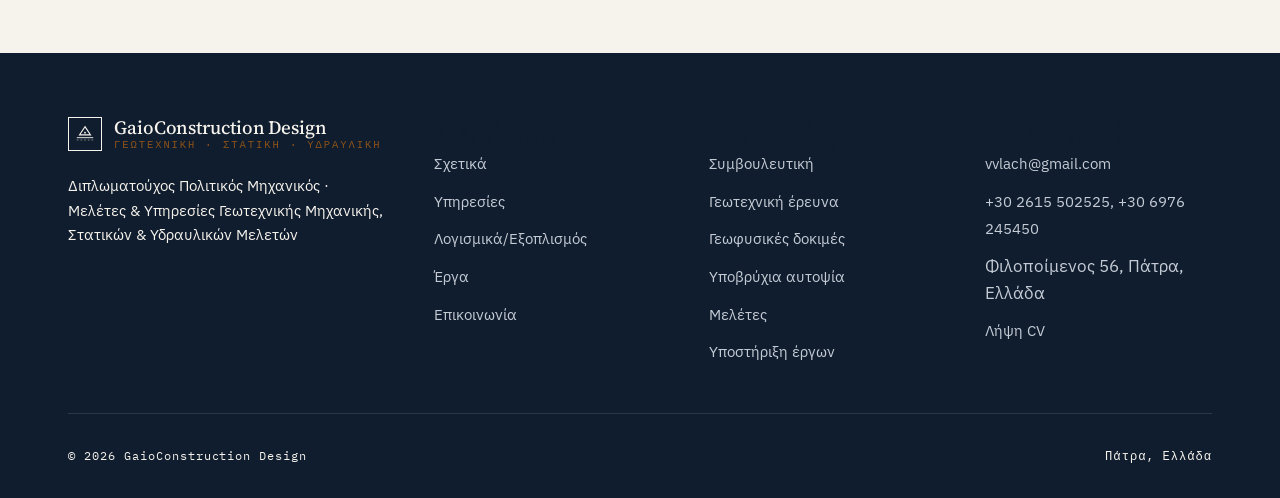
==== commit 2223c937: "feat: add marine works project details and images" ====
--- a/index.html
+++ b/index.html
@@ -437,6 +437,55 @@
             <div class="project-gallery" aria-label="Project photography">
               <div class="img img-a">
                 <img src="assets/project2-6.JPG" alt="Άποψη ολοκληρωμένου έργου - φράκτες, οπλισμένο επίχωμα" loading="lazy" />
+              </div>
+            </div>
+          </div>
+          <br />
+          <br />
+          <br />
+          <div class="project-feature">
+            <div class="project-meta">
+              <h3 id="project3-h3" data-i18n="project.3.title">Λιμενικά Έργα - Υποβρύχια αυτοψία</h3>
+              <p class="lead" data-i18n="project.3.lead">
+                Υποβρύχια αυτοψία, βυθομετρική αποτύπωση με sonar και με χωροβάτη βοηθητικά σε δύσκολα σημεία για την επισκευή κρηπιδωμάτων
+                και μελέτη εκβάθυνσης μαρίνας
+              </p>
+
+              <ul class="project-facts">
+                <li>
+                  <span class="label" data-i18n="project3.label.loc">Τοποθεσία</span>
+                  <span class="value" data-i18n="project.3.location">Πελοπόννησος</span>
+                </li>
+                <li>
+                  <span class="label" data-i18n="project3.label.year">Έτος</span>
+                  <span class="value" data-i18n="project.3.year">2013</span>
+                </li>
+                <li>
+                  <span class="label" data-i18n="project3.label.client">Πελάτης</span>
+                  <span class="value" data-i18n="project.3.client">Ιδιώτης</span>
+                </li>
+                <li>
+                  <span class="label" data-i18n="project3.label.scope">Αντικείμενο</span>
+                  <span class="value" data-i18n="project.3.scope">Λιμενικά έργα - Υποβρύχια αυτοψία</span>
+                </li>
+              </ul>
+
+              <div class="project-cta">
+                <a
+                  href="marine-works.html"
+                  class="btn btn-primary"
+                  data-i18n="cta.viewProject"
+                  aria-label="View project: Bathymetric Sounding of marina and underwater inspection of quay walls"
+                >
+                  <span>Δείτε το έργο</span>
+                  <span class="arrow" aria-hidden="true"></span>
+                </a>
+              </div>
+            </div>
+
+            <div class="project-gallery" aria-label="Project photography">
+              <div class="img img-a">
+                <img src="assets/project3-1.jpg" alt="Αποτέλεσμα αυτοψίας - Βυθομέτρησης" loading="lazy" />
               </div>
             </div>
           </div>
--- a/css/styles.css
+++ b/css/styles.css
@@ -1411,36 +1411,32 @@
   margin-top: 3rem;
 }
 .detail-gallery .img {
-  overflow: hidden;
+  overflow: visible;
   border-radius: var(--radius);
-  background: var(--bg-deep);
+  background: var(--bg);
 }
 .detail-gallery img {
+  display: block;
   width: 100%;
-  height: 100%;
-  object-fit: cover;
+  height: auto;
+  object-fit: contain;
 }
 .detail-gallery .span-6 {
   grid-column: span 6;
-  aspect-ratio: 21/9;
 }
 .detail-gallery .span-3 {
   grid-column: span 3;
-  aspect-ratio: 4/3;
 }
 .detail-gallery .span-2 {
   grid-column: span 2;
-  aspect-ratio: 1/1;
 }
 .detail-gallery .span-4 {
   grid-column: span 4;
-  aspect-ratio: 4/3;
 }
 @media (max-width: 700px) {
   .detail-gallery .span-3,
   .detail-gallery .span-2,
   .detail-gallery .span-4 {
     grid-column: span 6;
-    aspect-ratio: 4/3;
-  }
-}
+  }
+}
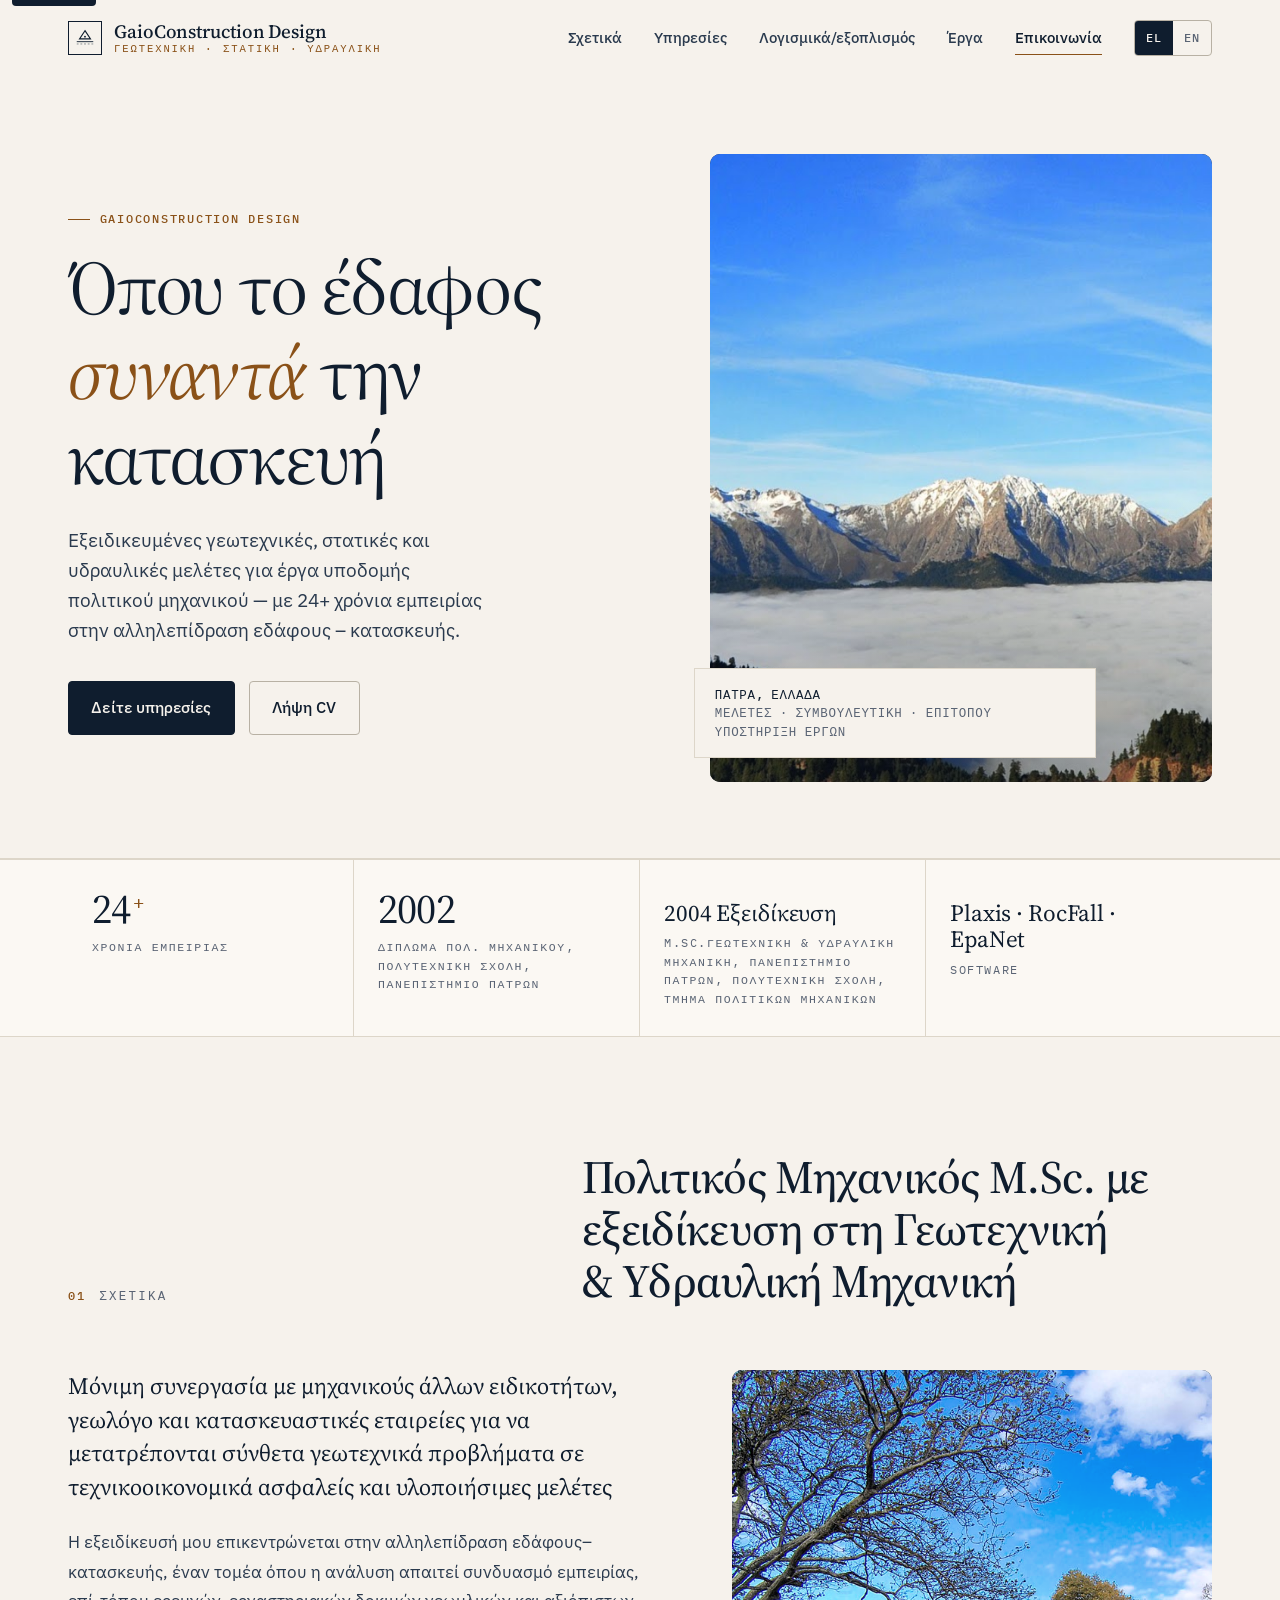
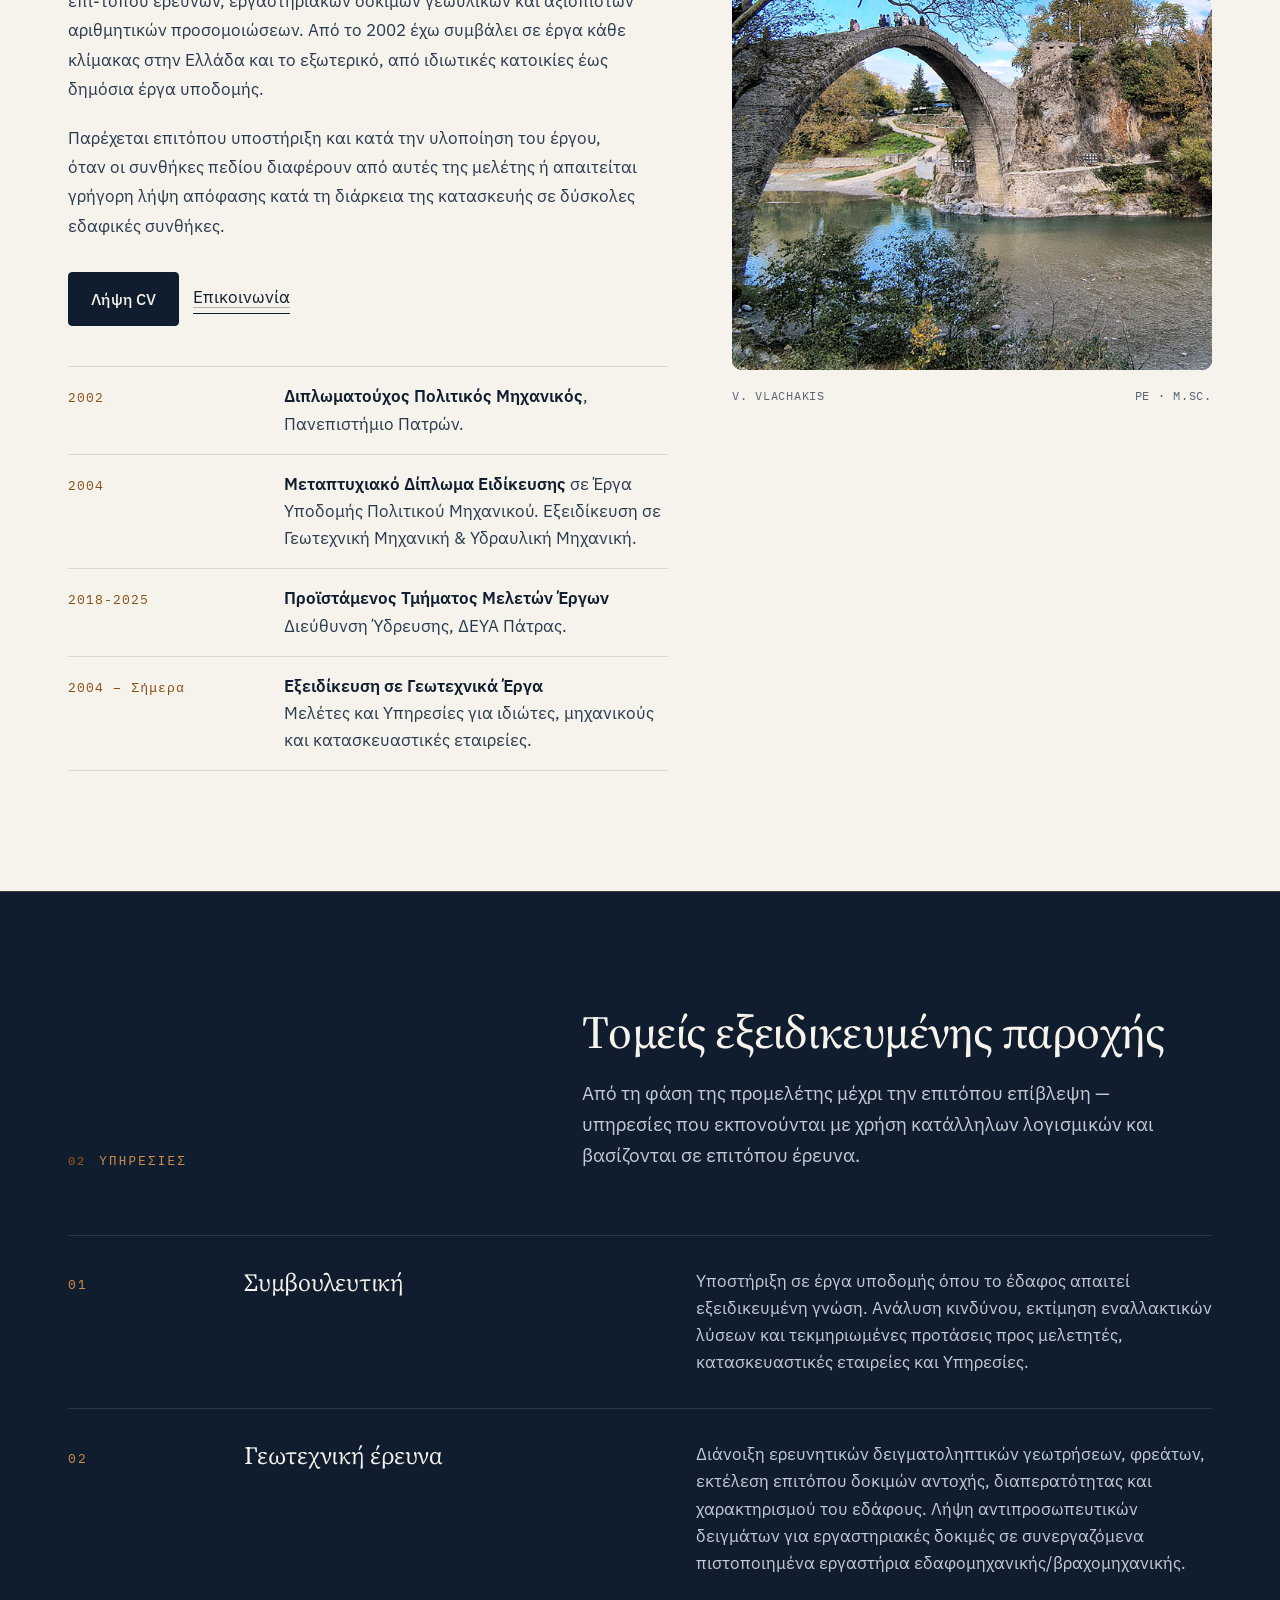
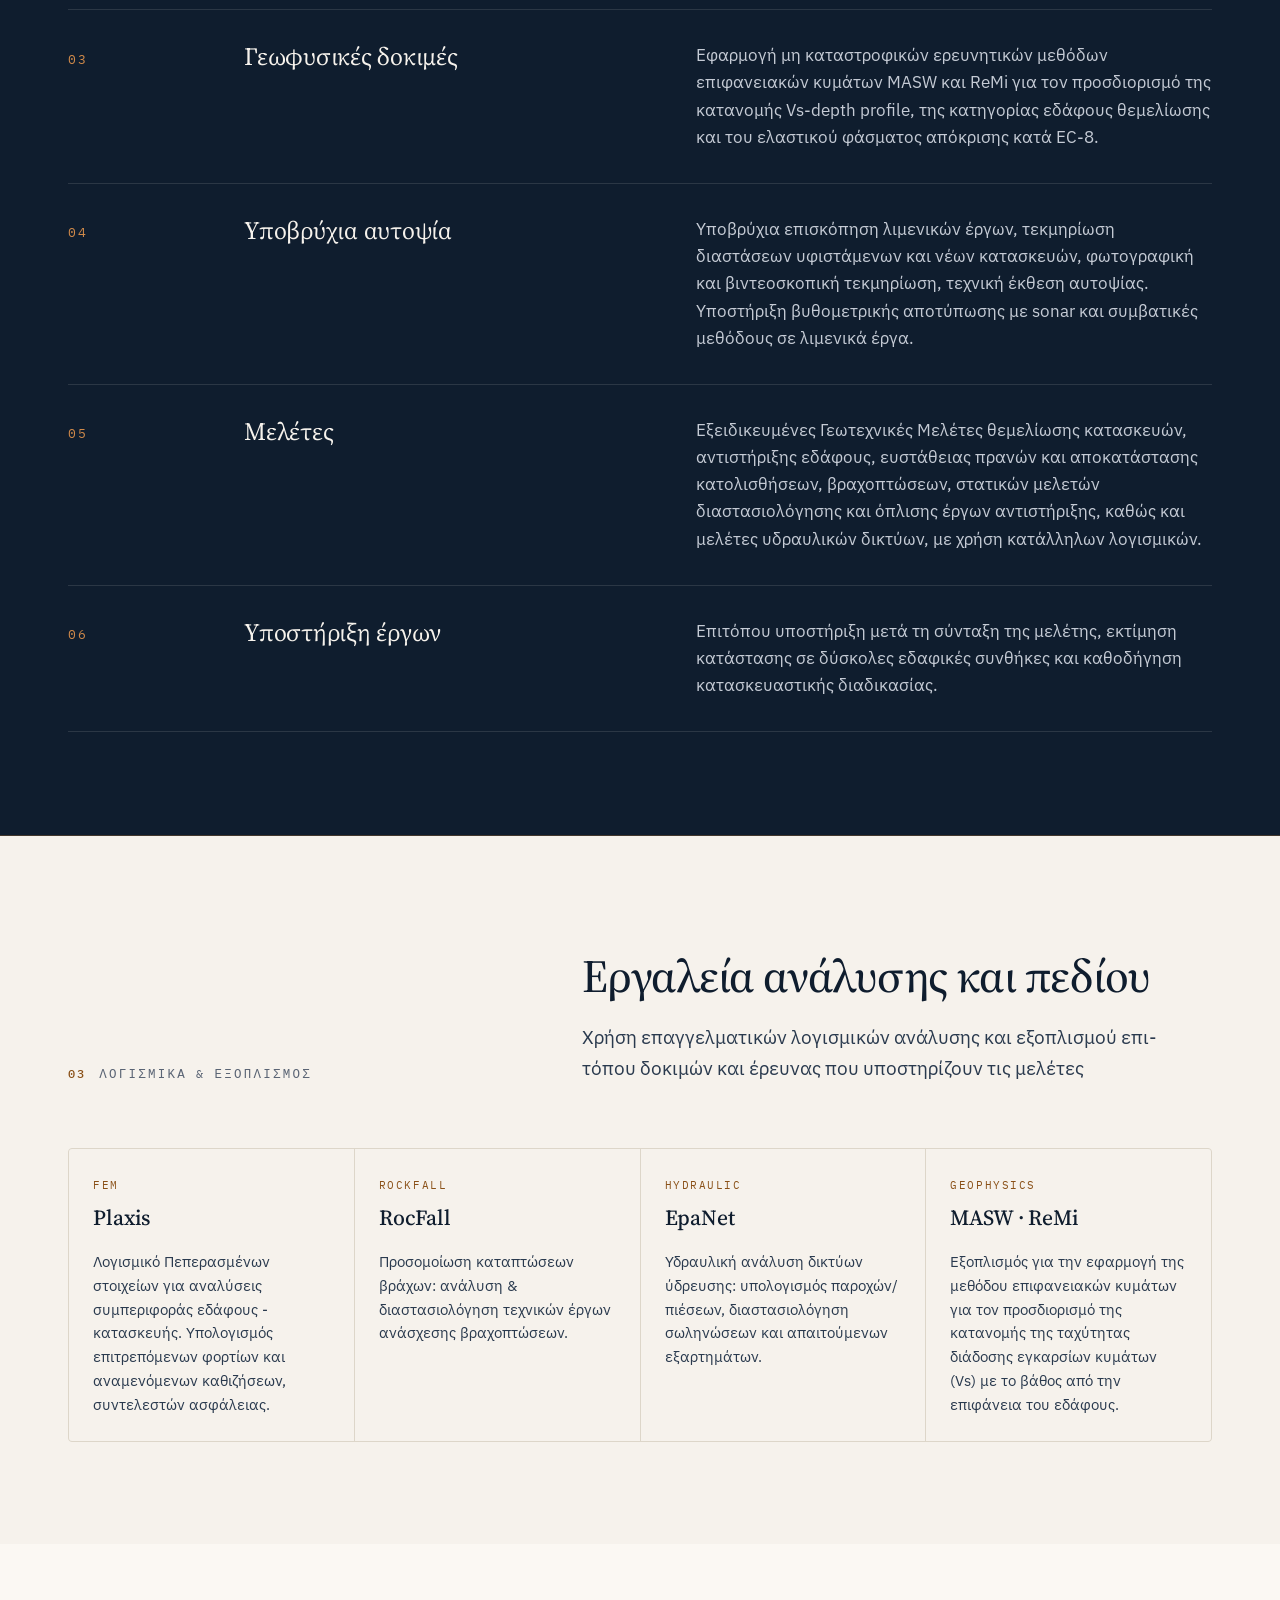
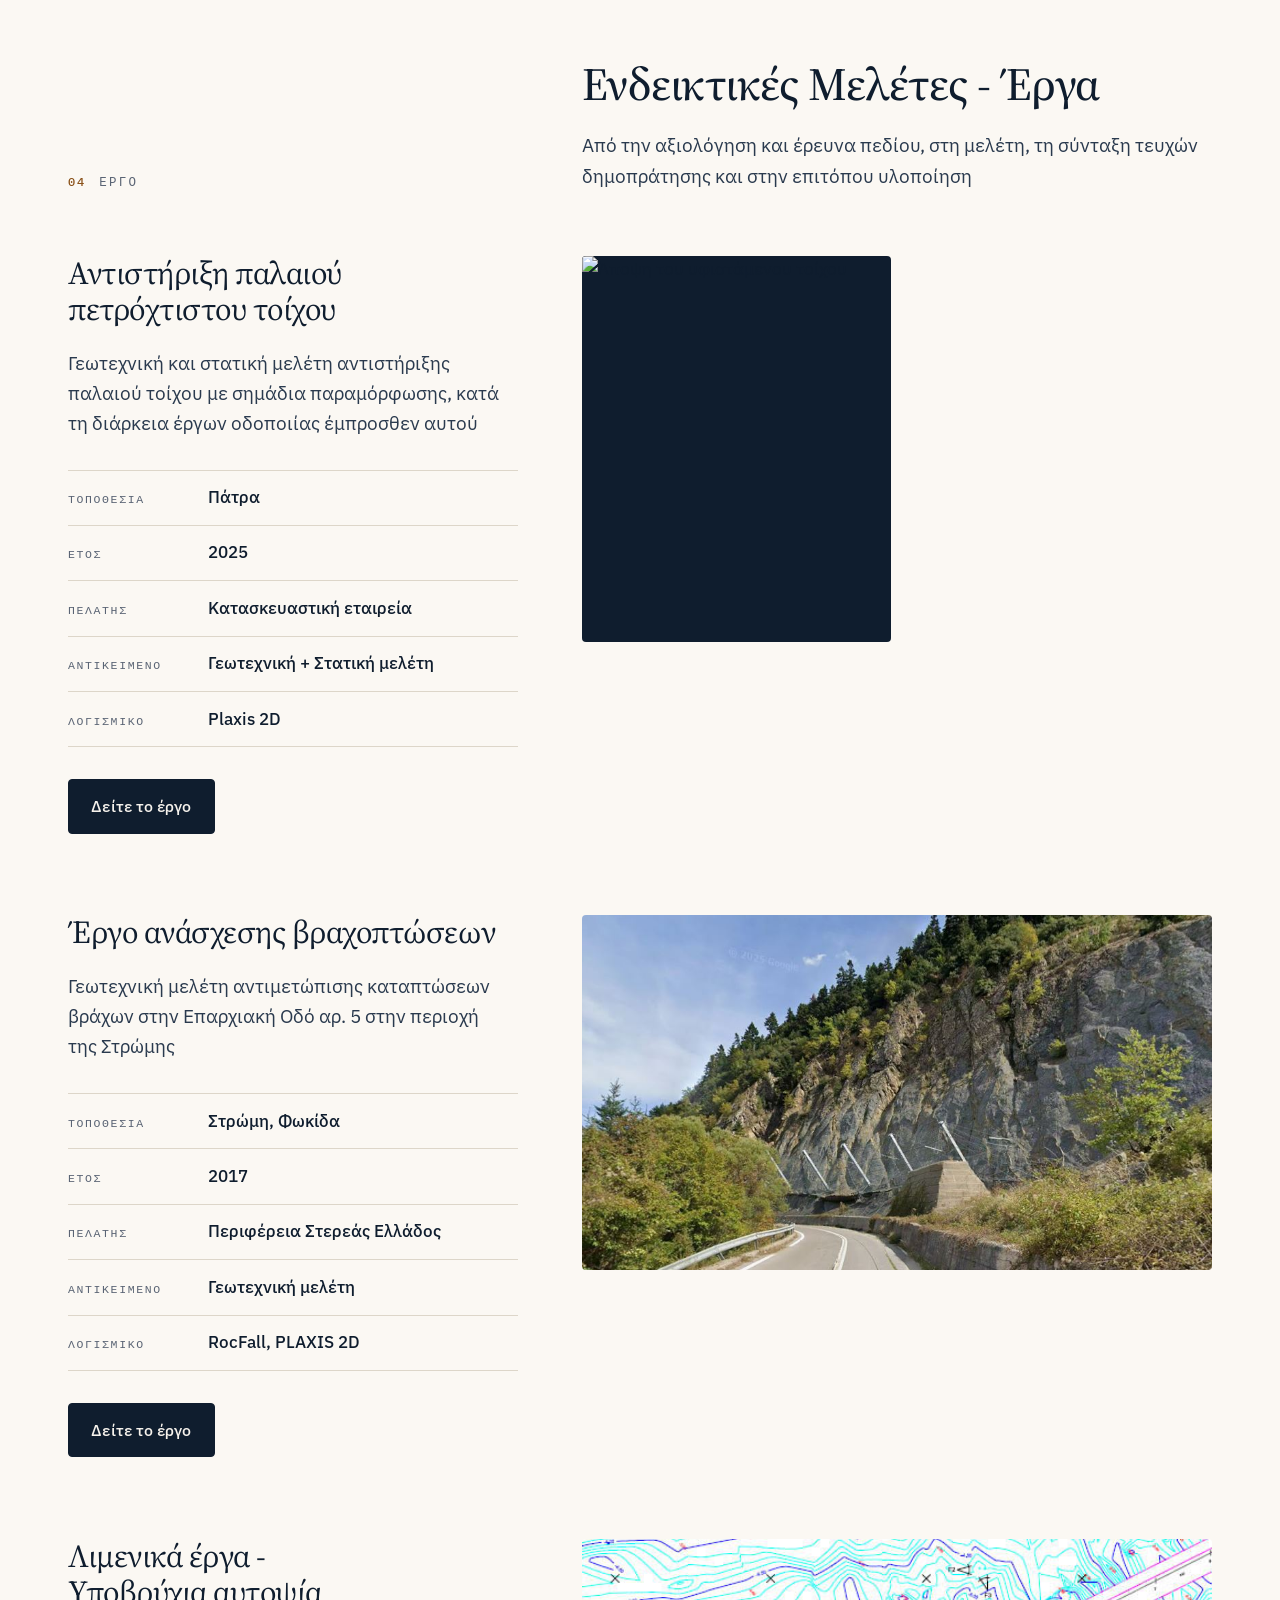
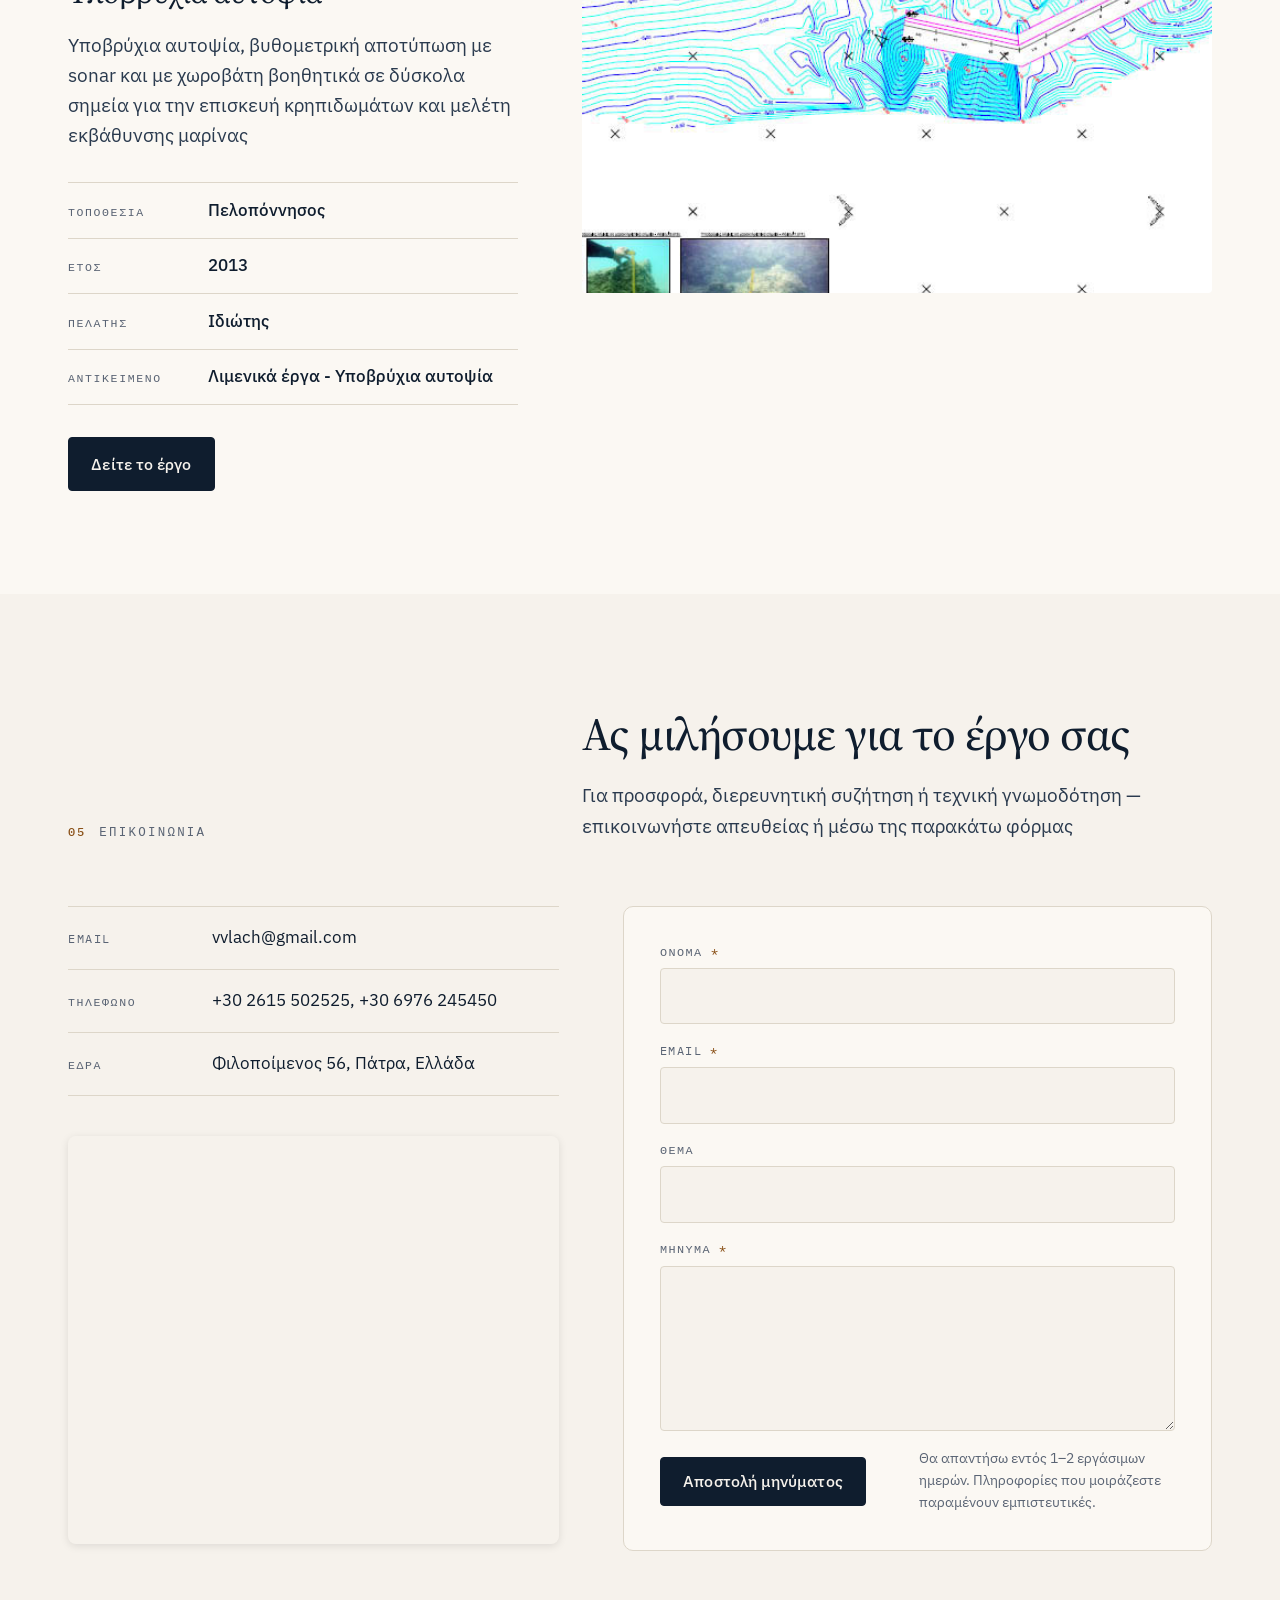
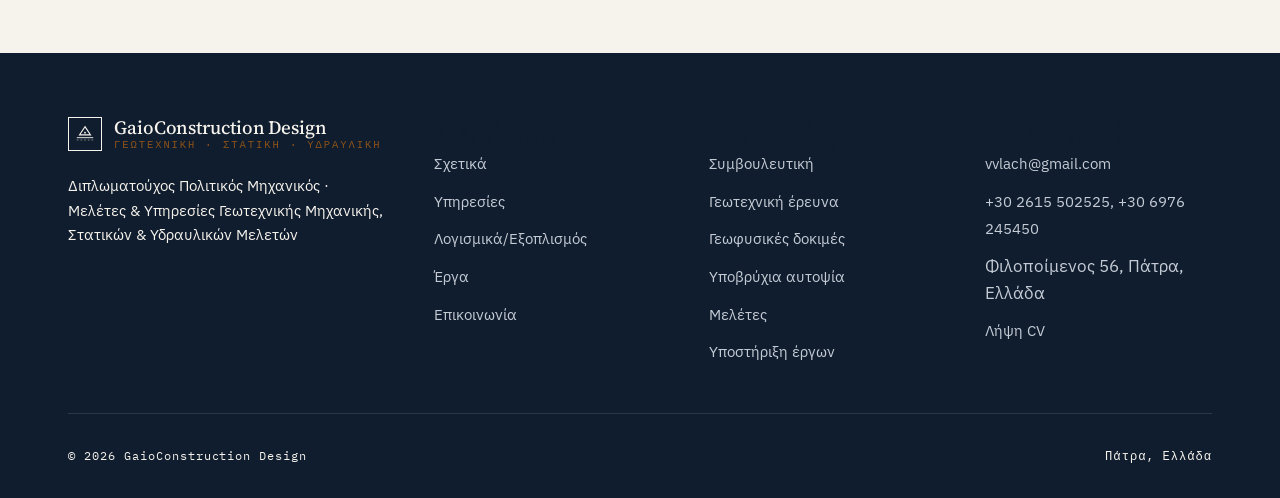
==== commit b7c19d2b: "feat: add details and localization for marine works project" ====
--- a/index.html
+++ b/index.html
@@ -475,7 +475,7 @@
                   href="marine-works.html"
                   class="btn btn-primary"
                   data-i18n="cta.viewProject"
-                  aria-label="View project: Bathymetric Sounding of marina and underwater inspection of quay walls"
+                  data-i18n-attr="aria-label:project.3.ctaLabel"
                 >
                   <span>Δείτε το έργο</span>
                   <span class="arrow" aria-hidden="true"></span>
@@ -485,7 +485,12 @@
 
             <div class="project-gallery" aria-label="Project photography">
               <div class="img img-a">
-                <img src="assets/project3-1.jpg" alt="Αποτέλεσμα αυτοψίας - Βυθομέτρησης" loading="lazy" />
+                <img
+                  src="assets/project3-1.jpg"
+                  alt="Αποτέλεσμα αυτοψίας - Βυθομέτρησης"
+                  data-i18n-attr="alt:project.3.imageAlt"
+                  loading="lazy"
+                />
               </div>
             </div>
           </div>
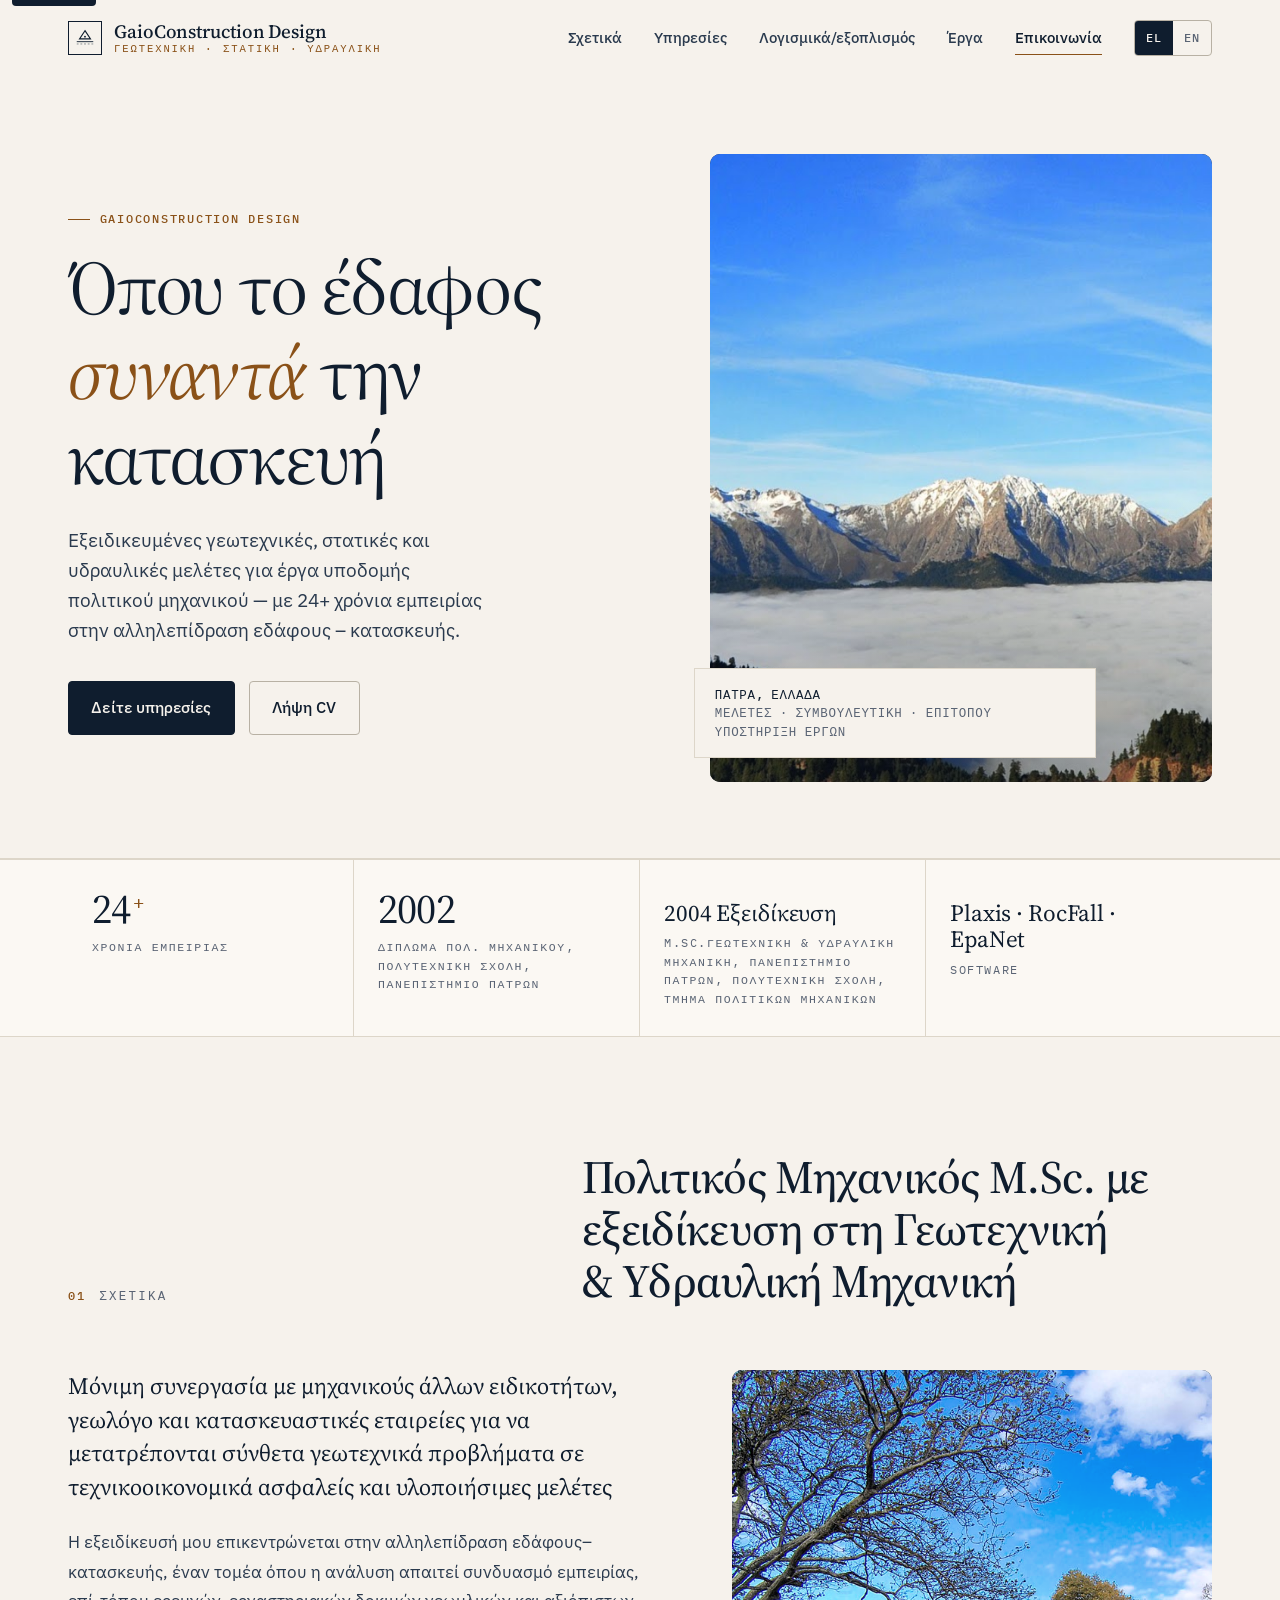
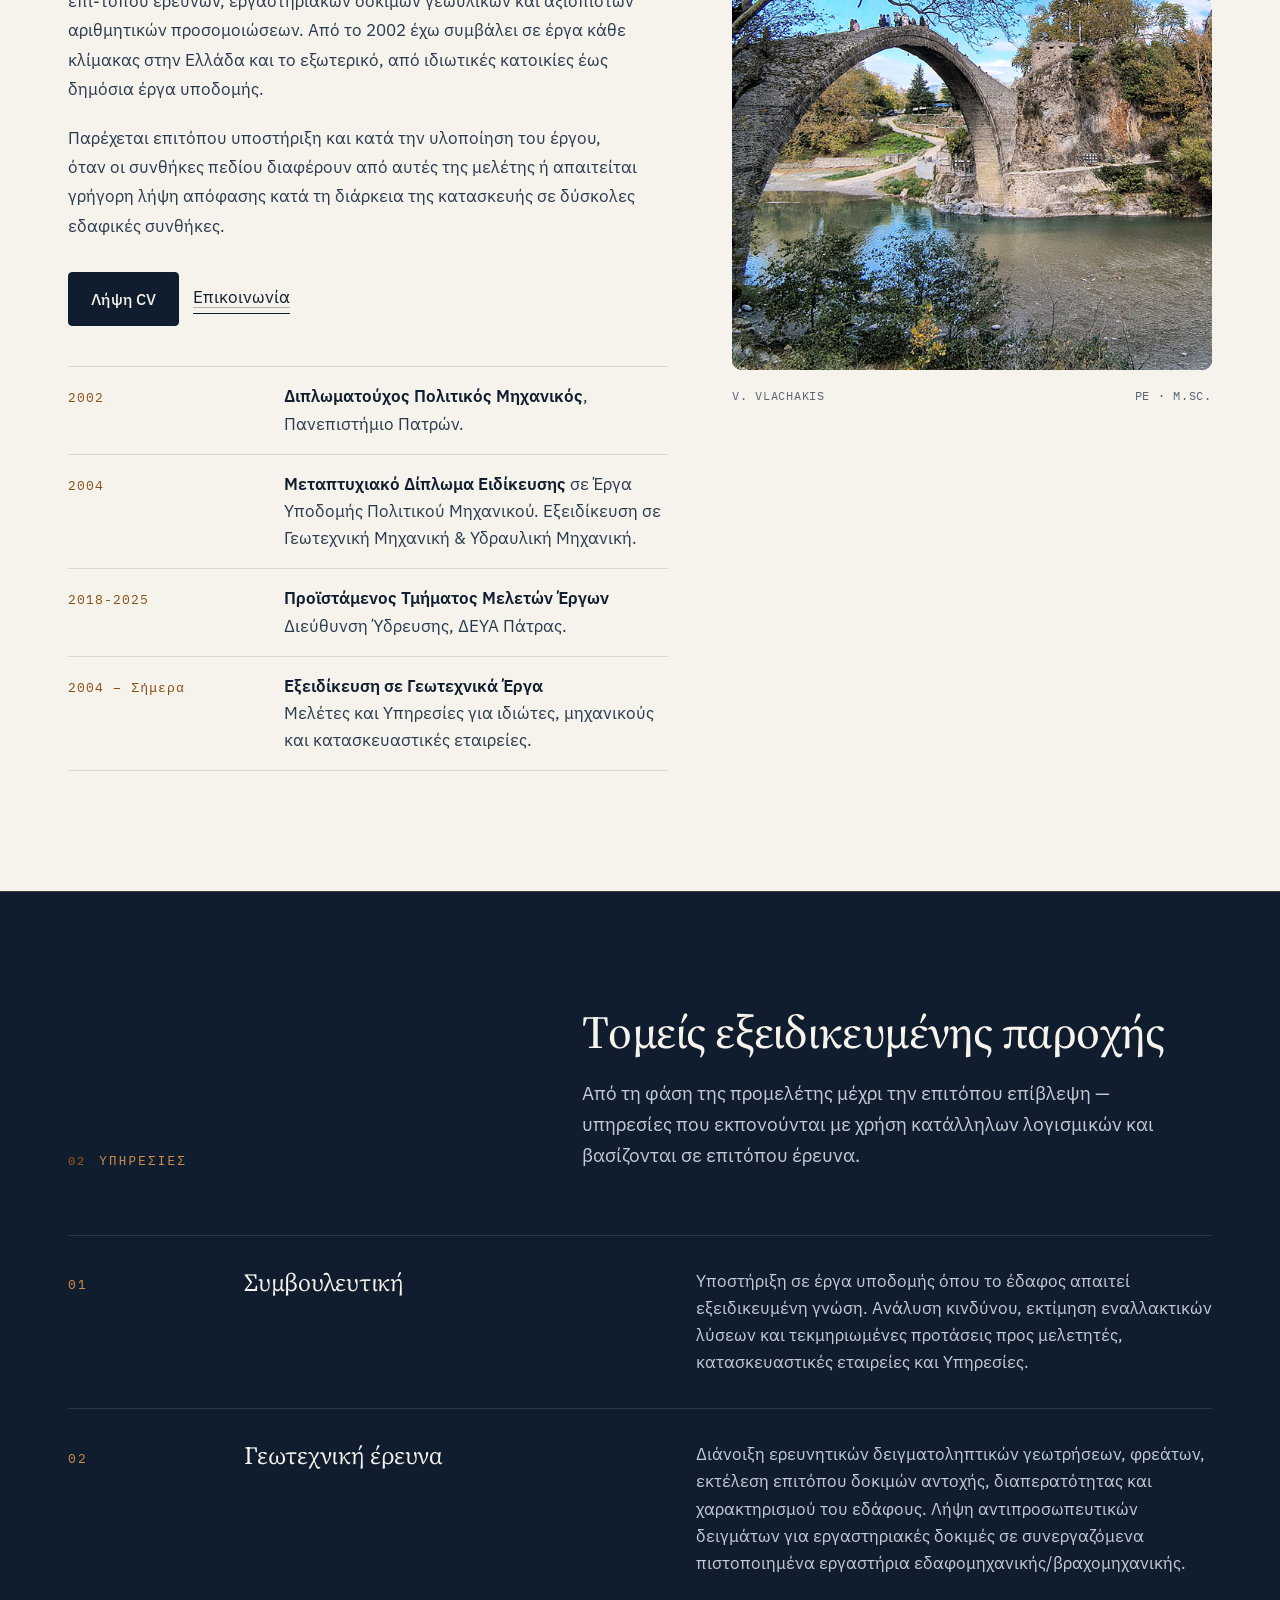
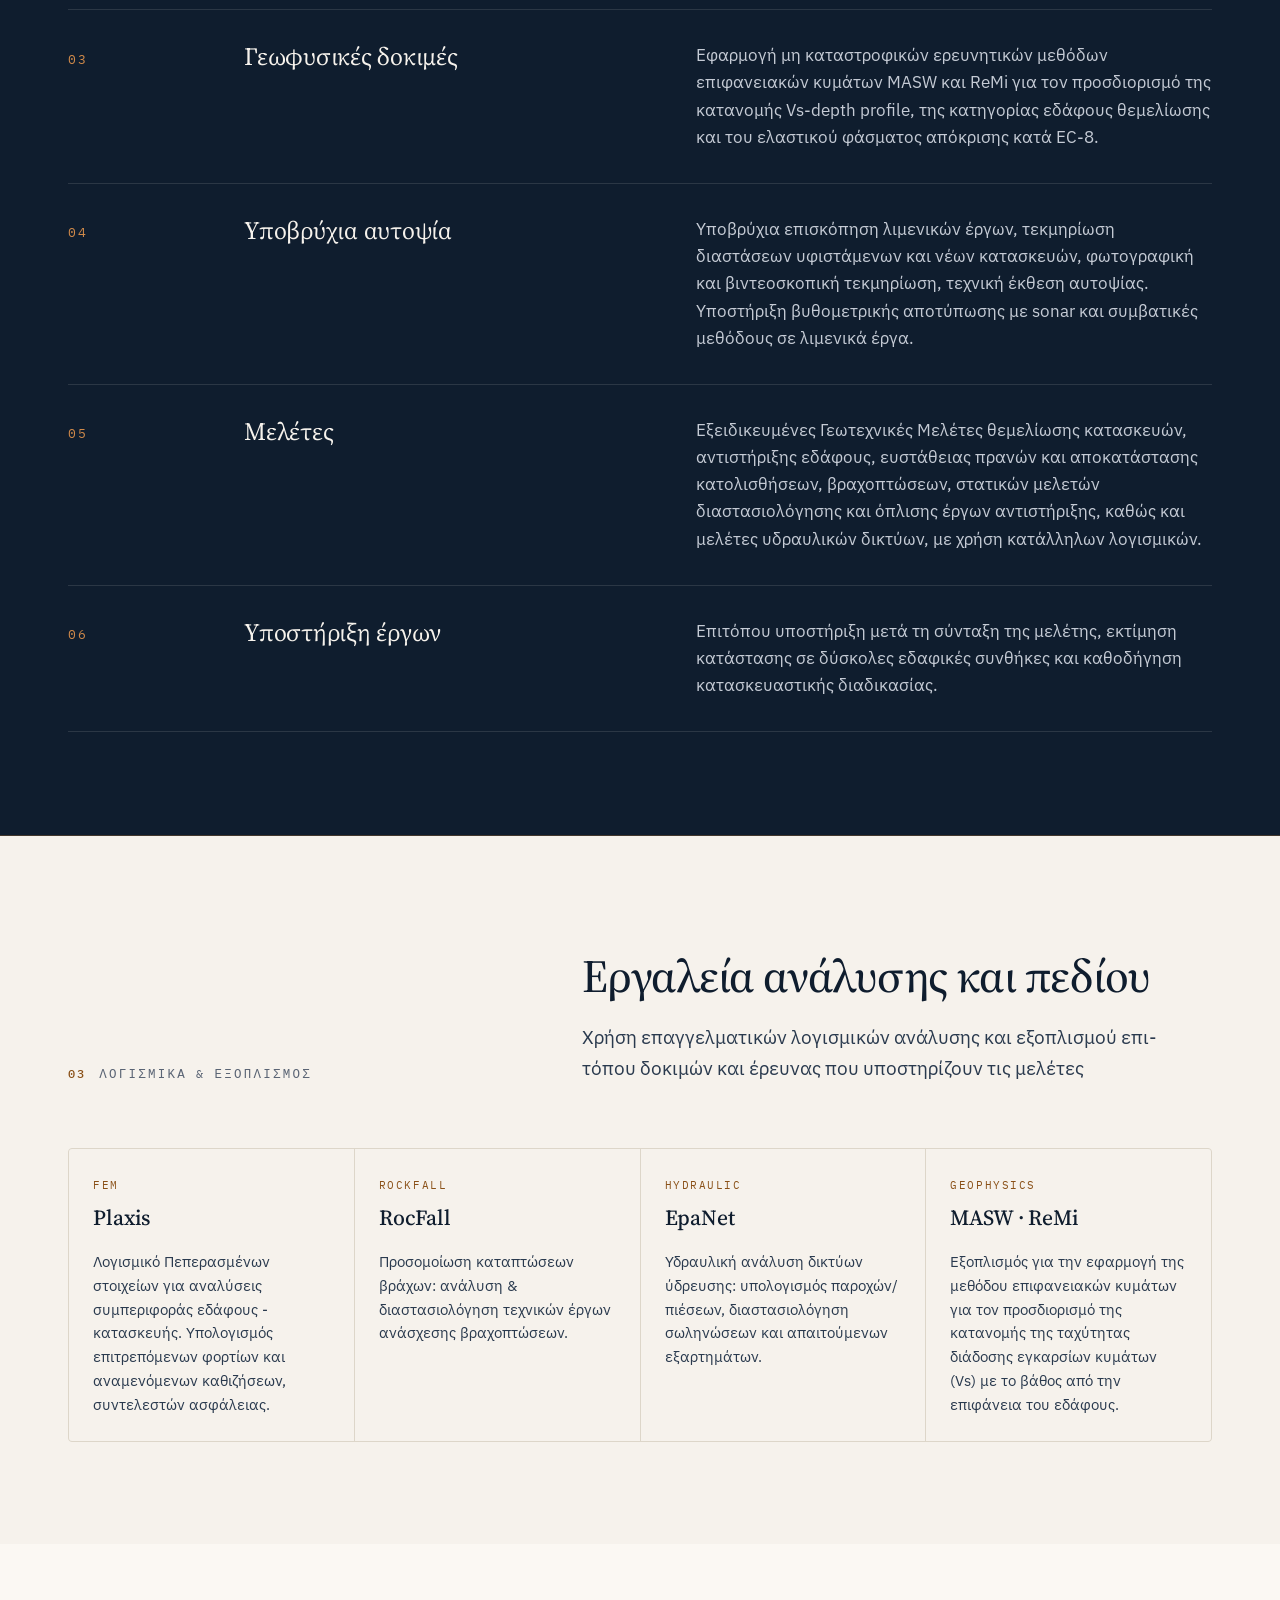
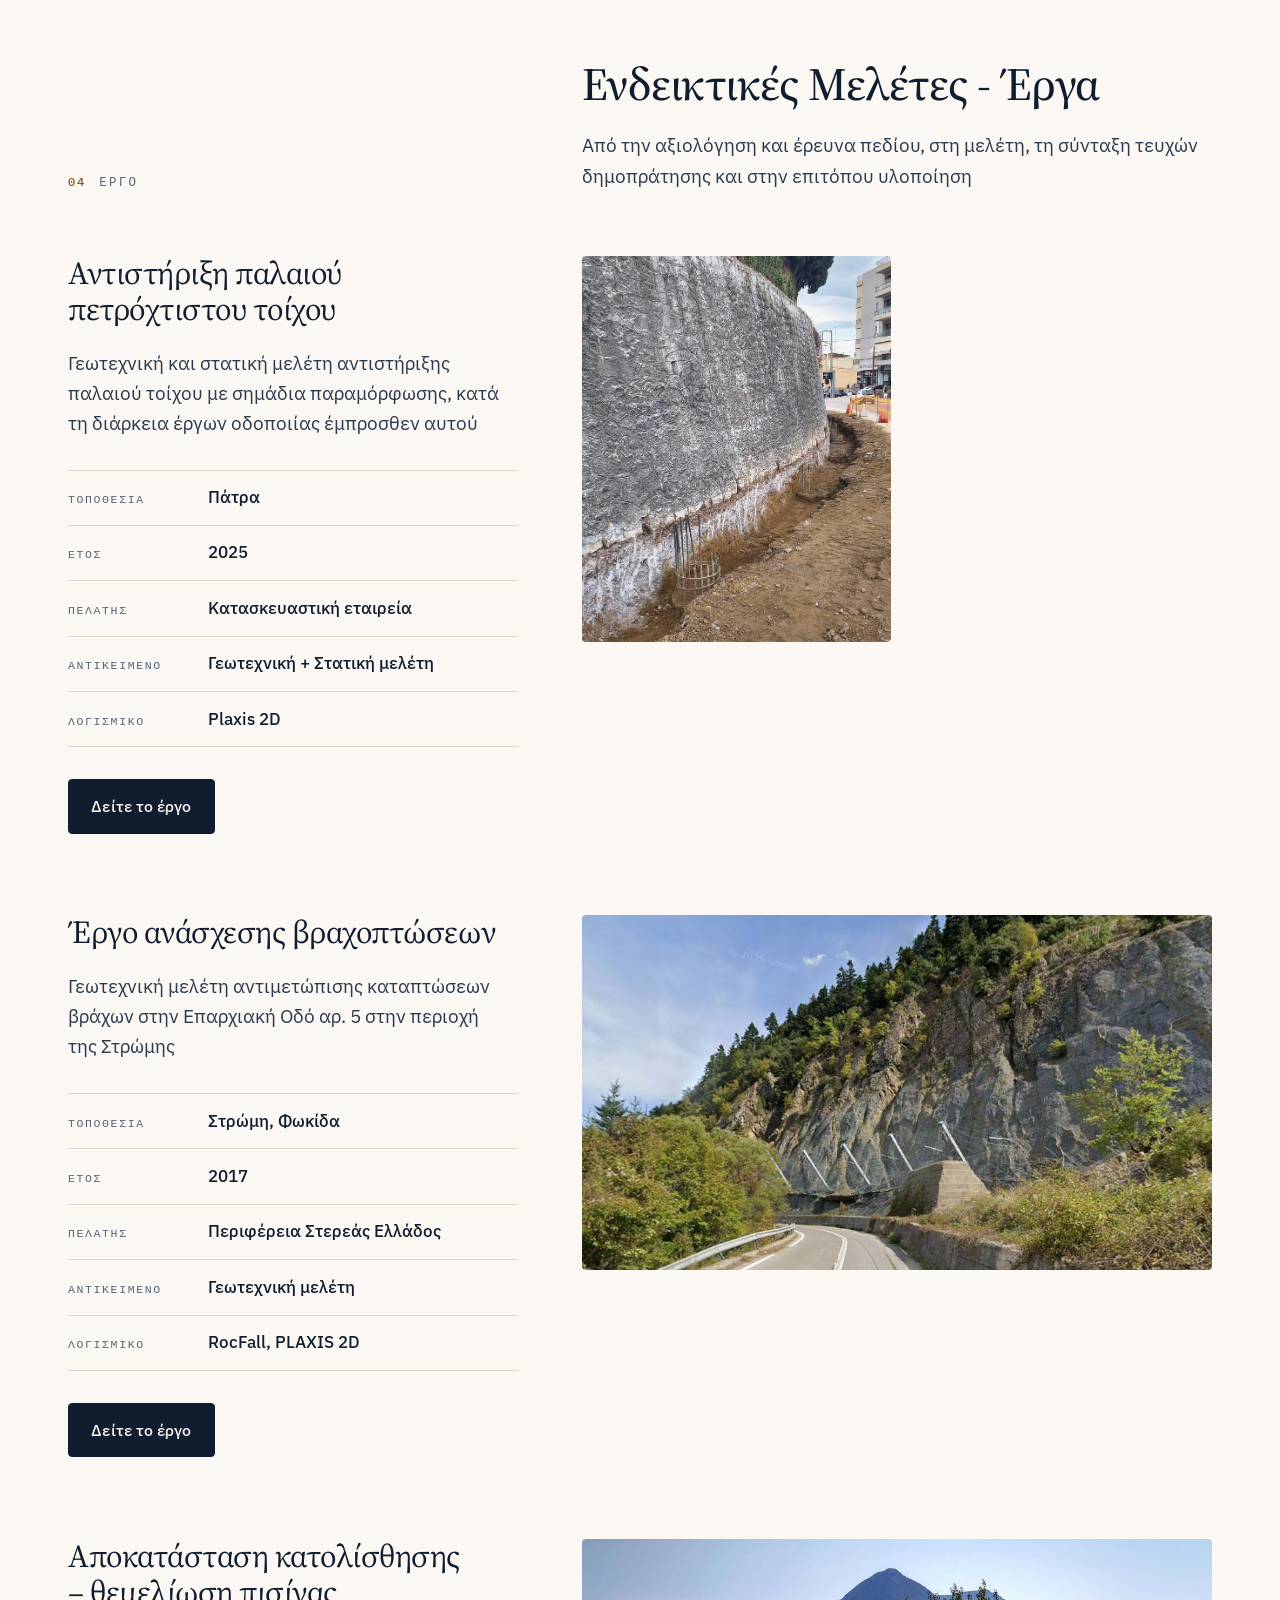
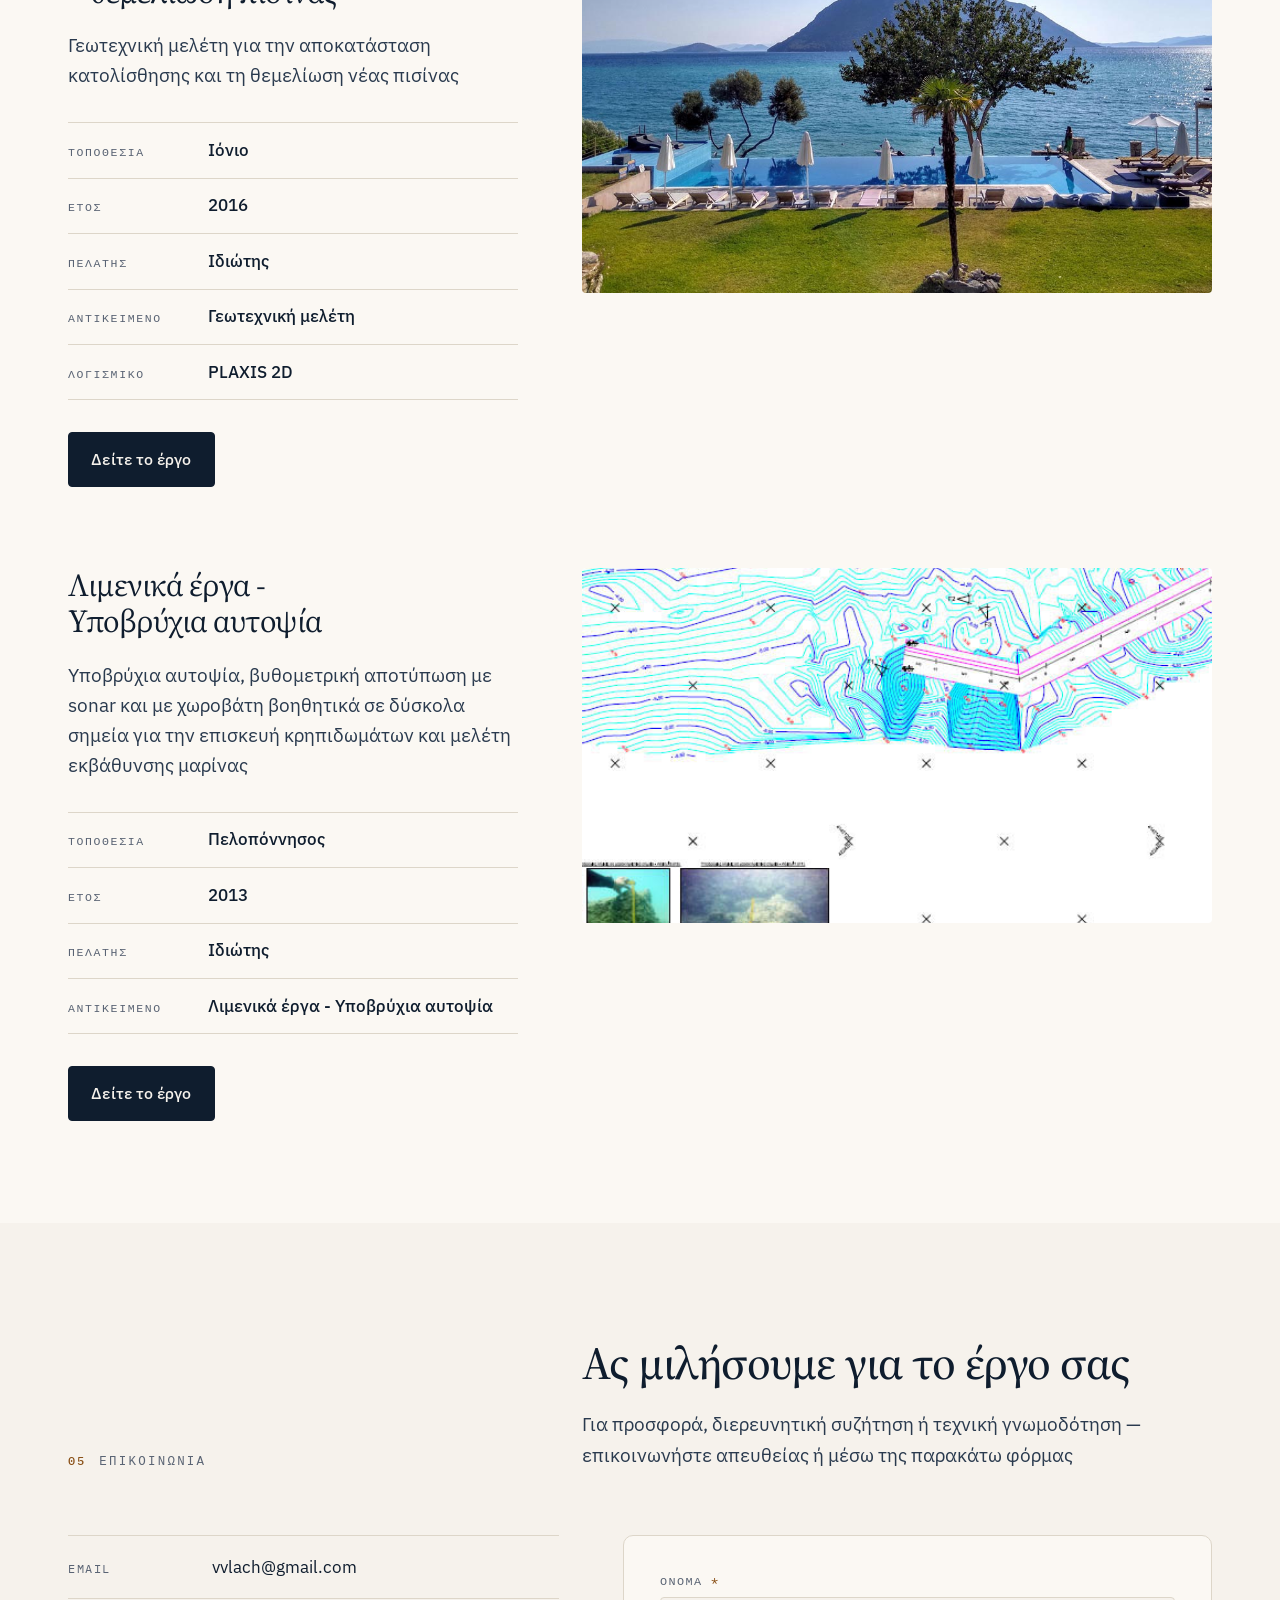
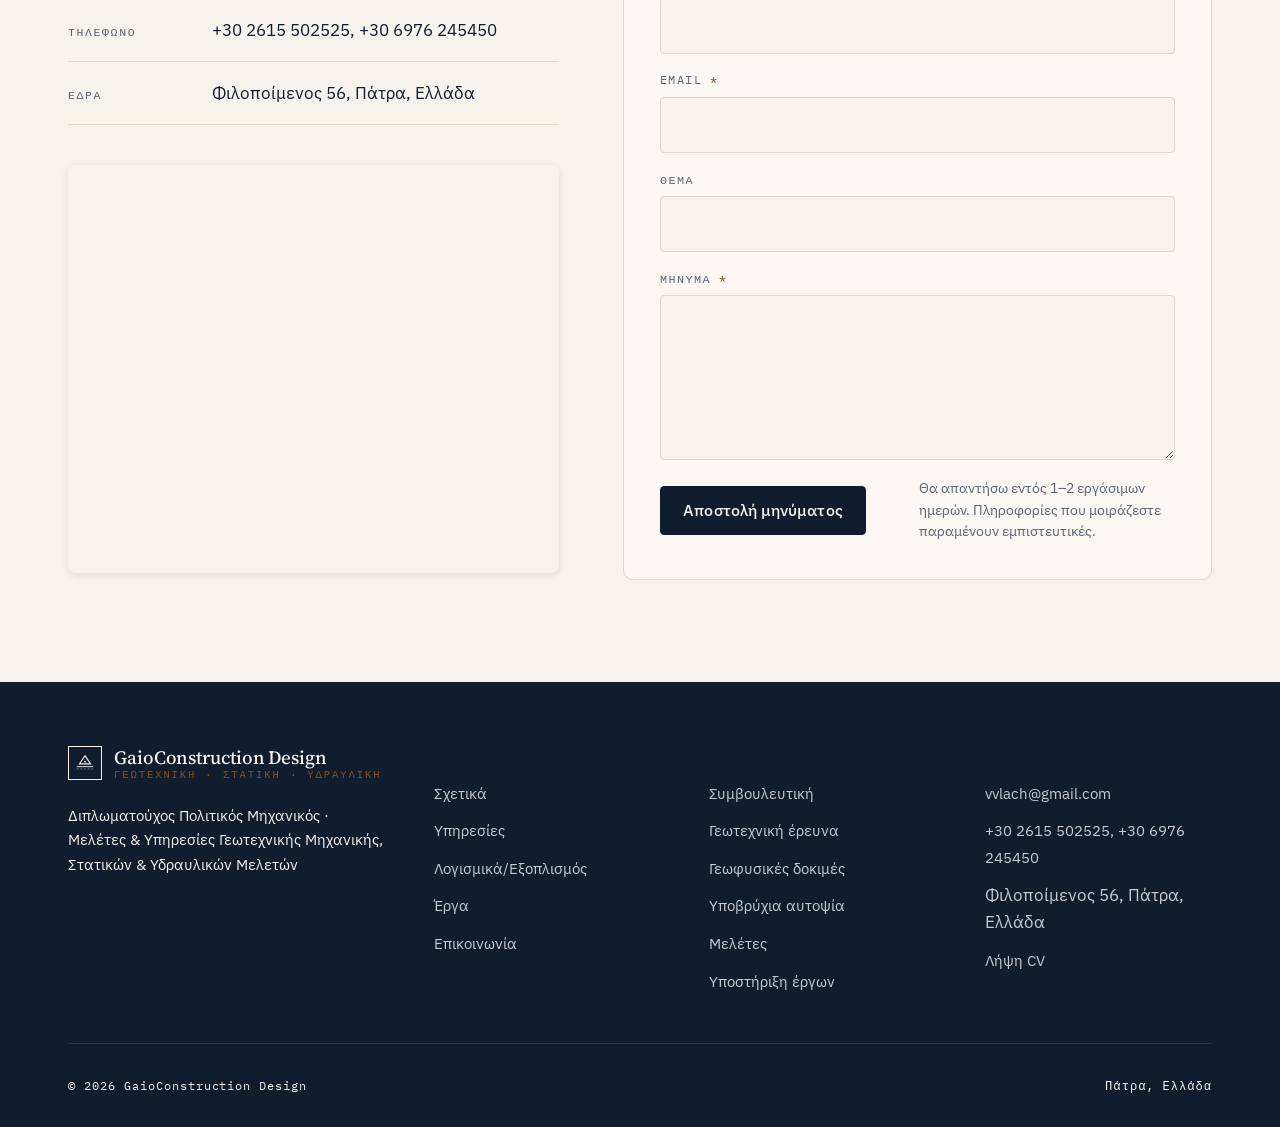
==== commit 1b79897b: "feat: add new project for landslide remediation and swimming pool foundation; update marine works pr" ====
--- a/index.html
+++ b/index.html
@@ -445,20 +445,19 @@
           <br />
           <div class="project-feature">
             <div class="project-meta">
-              <h3 id="project3-h3" data-i18n="project.3.title">Λιμενικά Έργα - Υποβρύχια αυτοψία</h3>
+              <h3 id="project3-h3" data-i18n="project.3.title">Αποκατάσταση κατολίσθησης – θεμελίωση κολυμβητικής δεξαμενής</h3>
               <p class="lead" data-i18n="project.3.lead">
-                Υποβρύχια αυτοψία, βυθομετρική αποτύπωση με sonar και με χωροβάτη βοηθητικά σε δύσκολα σημεία για την επισκευή κρηπιδωμάτων
-                και μελέτη εκβάθυνσης μαρίνας
+                Γεωτεχνική έρευνα και μελέτη για την αποκατάσταση κατολίσθησης και τη θεμελίωση νέας κολυμβητικής δεξαμενής
               </p>
 
               <ul class="project-facts">
                 <li>
                   <span class="label" data-i18n="project3.label.loc">Τοποθεσία</span>
-                  <span class="value" data-i18n="project.3.location">Πελοπόννησος</span>
+                  <span class="value" data-i18n="project.3.location">Ιόνιο</span>
                 </li>
                 <li>
                   <span class="label" data-i18n="project3.label.year">Έτος</span>
-                  <span class="value" data-i18n="project.3.year">2013</span>
+                  <span class="value" data-i18n="project.3.year">2016</span>
                 </li>
                 <li>
                   <span class="label" data-i18n="project3.label.client">Πελάτης</span>
@@ -466,14 +465,19 @@
                 </li>
                 <li>
                   <span class="label" data-i18n="project3.label.scope">Αντικείμενο</span>
-                  <span class="value" data-i18n="project.3.scope">Λιμενικά έργα - Υποβρύχια αυτοψία</span>
+                  <span class="value" data-i18n="project.3.scope">Γεωτεχνική μελέτη</span>
+                </li>
+                <li>
+                  <span class="label" data-i18n="project3.label.tools">Λογισμικό</span>
+                  <span class="value" data-i18n="project.3.tools">PLAXIS 2D</span>
                 </li>
               </ul>
 
               <div class="project-cta">
                 <a
-                  href="marine-works.html"
+                  href="landslide-pisina.html?lang=el"
                   class="btn btn-primary"
+                  data-lang-link
                   data-i18n="cta.viewProject"
                   data-i18n-attr="aria-label:project.3.ctaLabel"
                 >
@@ -486,9 +490,64 @@
             <div class="project-gallery" aria-label="Project photography">
               <div class="img img-a">
                 <img
-                  src="assets/project3-1.jpg"
+                  src="assets/project3-placeholder.jpg"
+                  alt="Άποψη ολοκληρωμένου έργου πισίνας μετά την αποκατάσταση κατολίσθησης"
+                  data-i18n-attr="alt:project.3.imageAlt"
+                  loading="lazy"
+                />
+              </div>
+            </div>
+          </div>
+          <br />
+          <br />
+          <br />
+          <div class="project-feature">
+            <div class="project-meta">
+              <h3 id="project4-h3" data-i18n="project.4.title">Λιμενικά έργα - Υποβρύχια αυτοψία</h3>
+              <p class="lead" data-i18n="project.4.lead">
+                Υποβρύχια αυτοψία, βυθομετρική αποτύπωση με sonar και με χωροβάτη βοηθητικά σε δύσκολα σημεία για την επισκευή κρηπιδωμάτων
+                και μελέτη εκβάθυνσης μαρίνας
+              </p>
+
+              <ul class="project-facts">
+                <li>
+                  <span class="label" data-i18n="project4.label.loc">Τοποθεσία</span>
+                  <span class="value" data-i18n="project.4.location">Πελοπόννησος</span>
+                </li>
+                <li>
+                  <span class="label" data-i18n="project4.label.year">Έτος</span>
+                  <span class="value" data-i18n="project.4.year">2013</span>
+                </li>
+                <li>
+                  <span class="label" data-i18n="project4.label.client">Πελάτης</span>
+                  <span class="value" data-i18n="project.4.client">Ιδιώτης</span>
+                </li>
+                <li>
+                  <span class="label" data-i18n="project4.label.scope">Αντικείμενο</span>
+                  <span class="value" data-i18n="project.4.scope">Λιμενικά έργα - Υποβρύχια αυτοψία</span>
+                </li>
+              </ul>
+
+              <div class="project-cta">
+                <a
+                  href="marine-works.html?lang=el"
+                  class="btn btn-primary"
+                  data-lang-link
+                  data-i18n="cta.viewProject"
+                  data-i18n-attr="aria-label:project.4.ctaLabel"
+                >
+                  <span>Δείτε το έργο</span>
+                  <span class="arrow" aria-hidden="true"></span>
+                </a>
+              </div>
+            </div>
+
+            <div class="project-gallery" aria-label="Project photography">
+              <div class="img img-a">
+                <img
+                  src="assets/project4-1.jpg"
                   alt="Αποτέλεσμα αυτοψίας - Βυθομέτρησης"
-                  data-i18n-attr="alt:project.3.imageAlt"
+                  data-i18n-attr="alt:project.4.imageAlt"
                   loading="lazy"
                 />
               </div>
